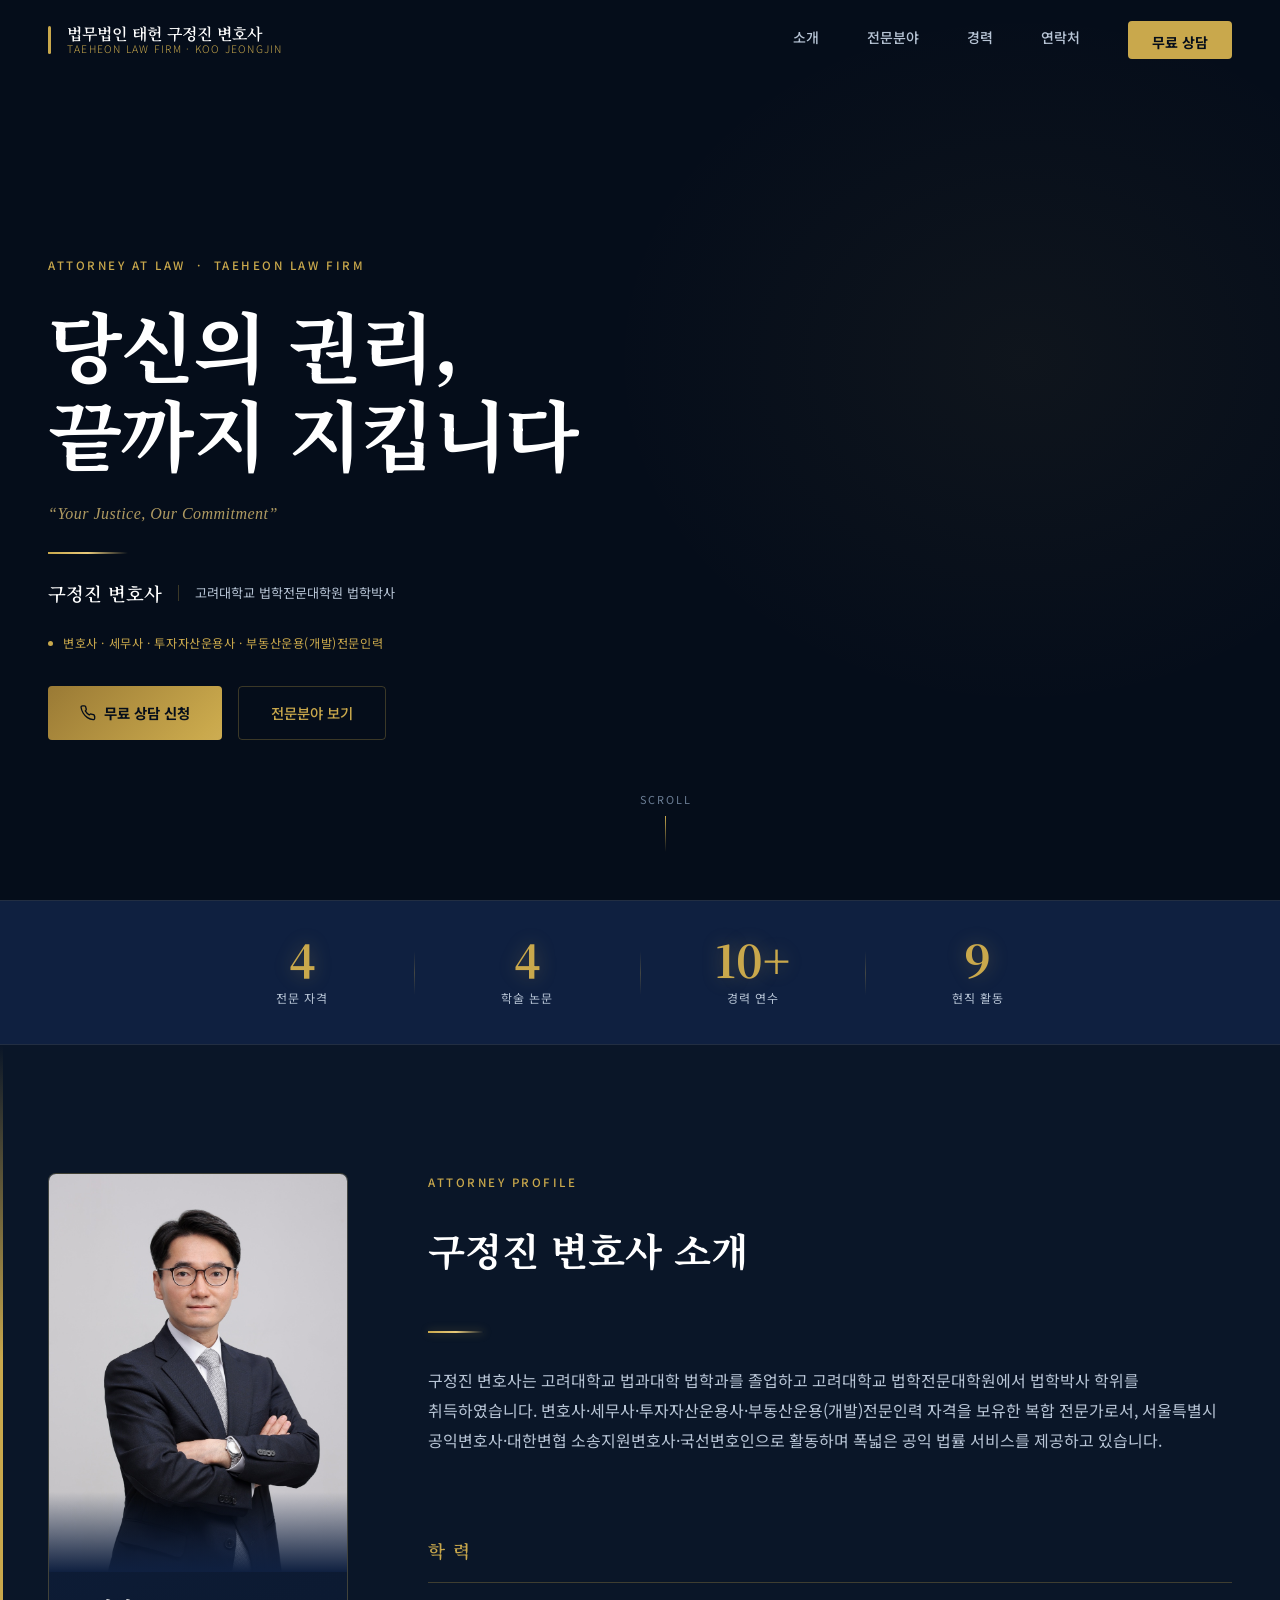
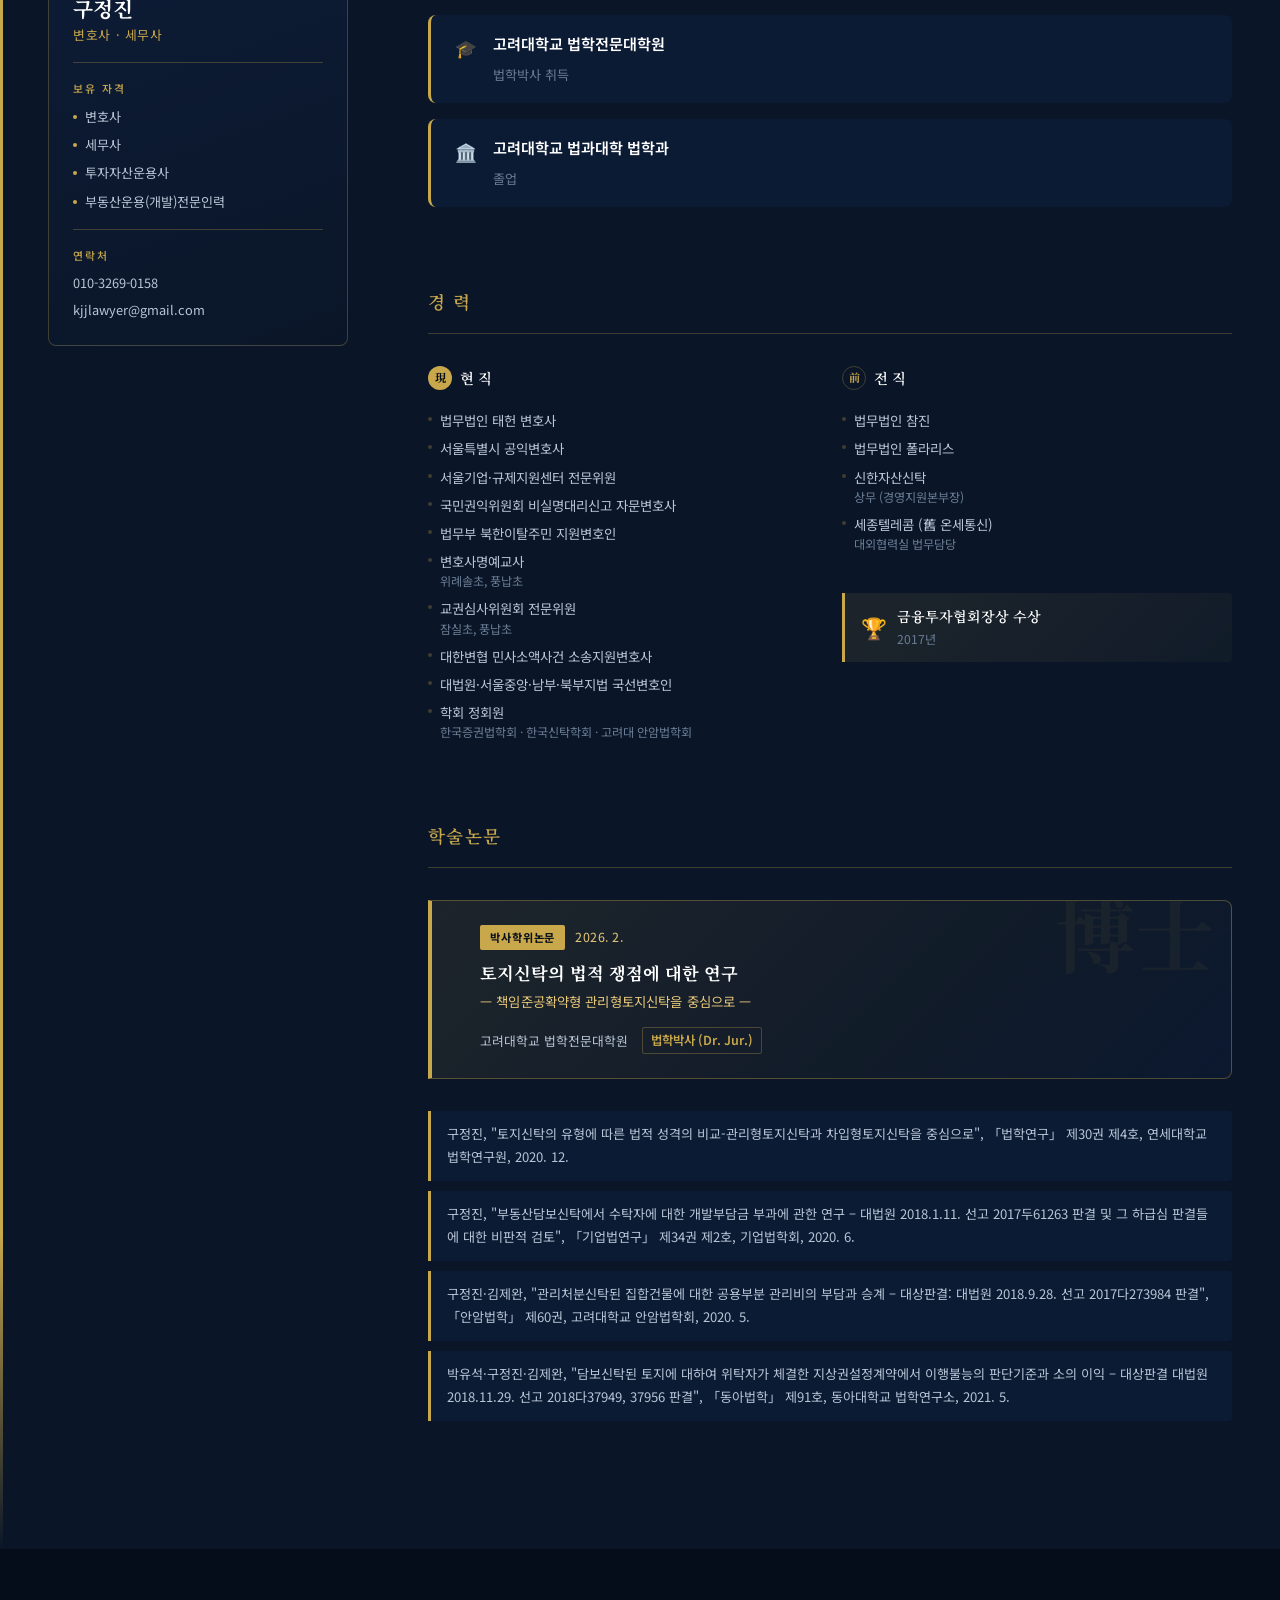
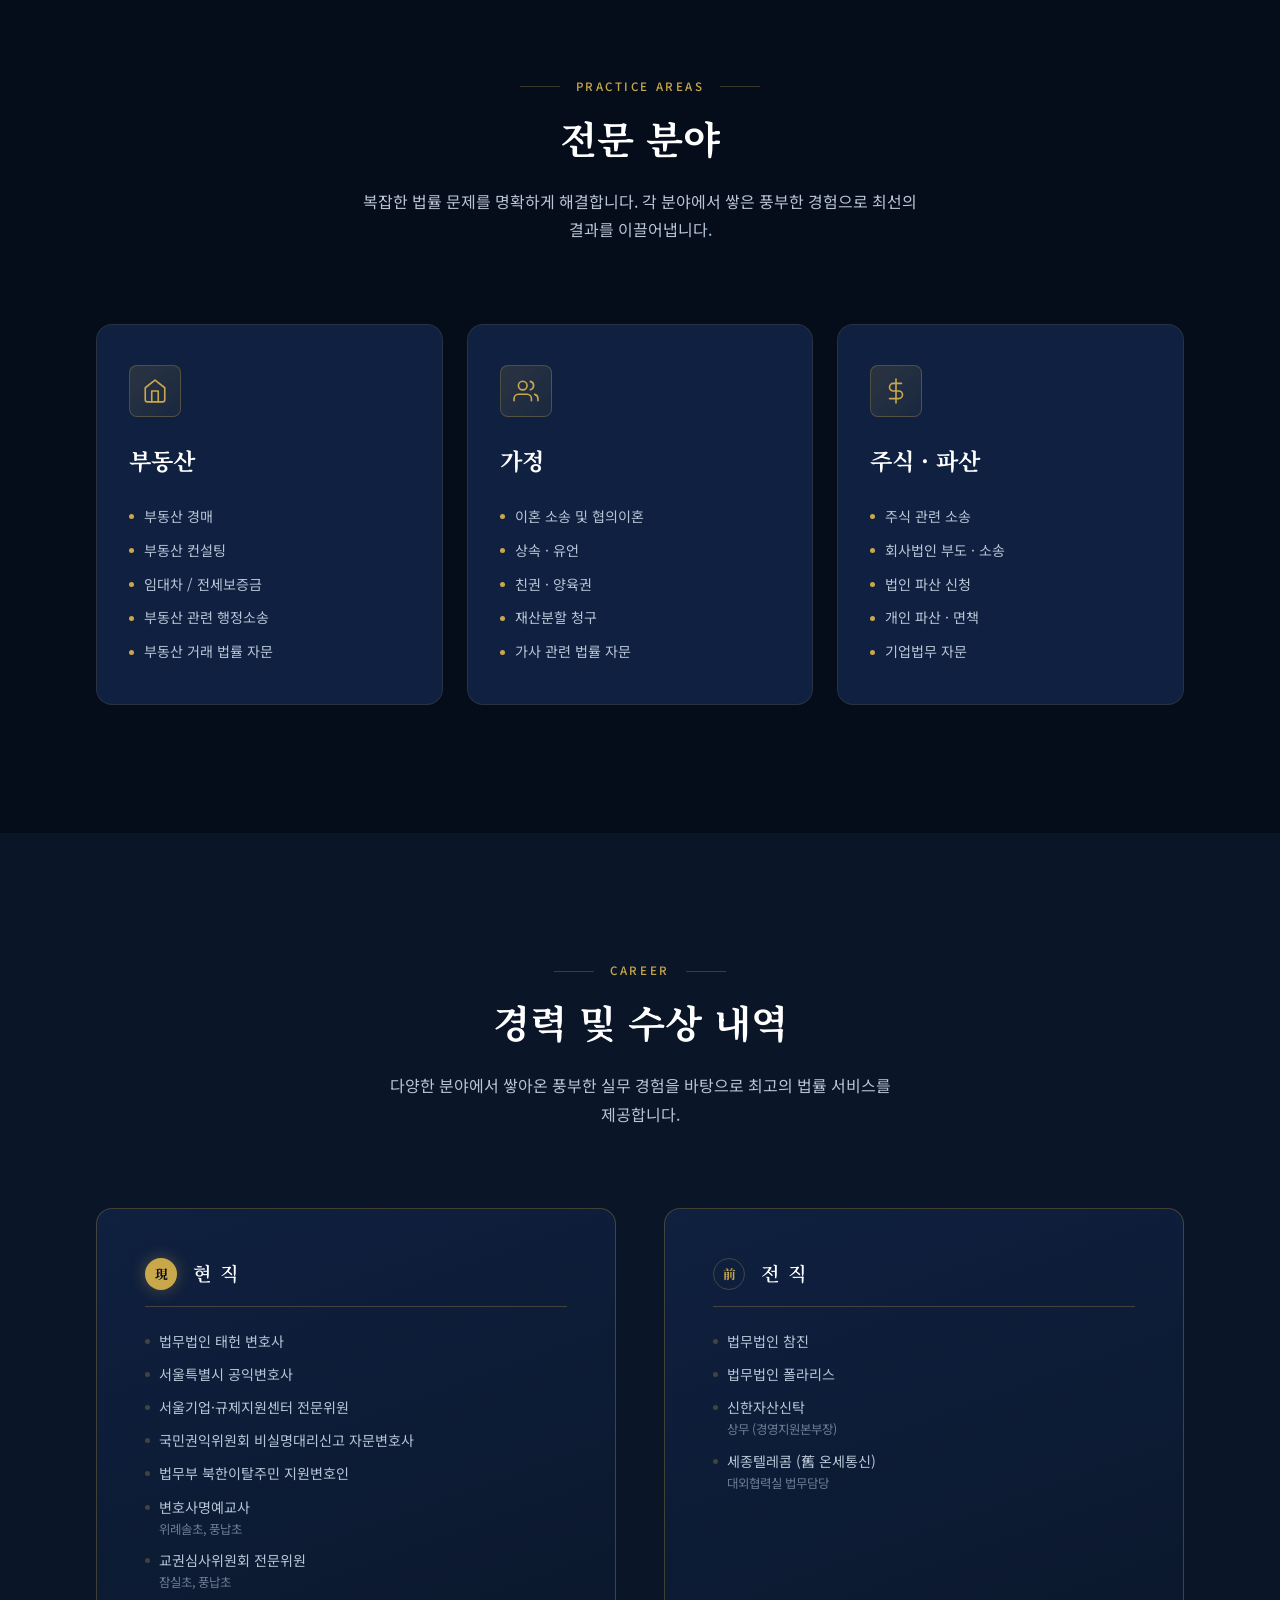
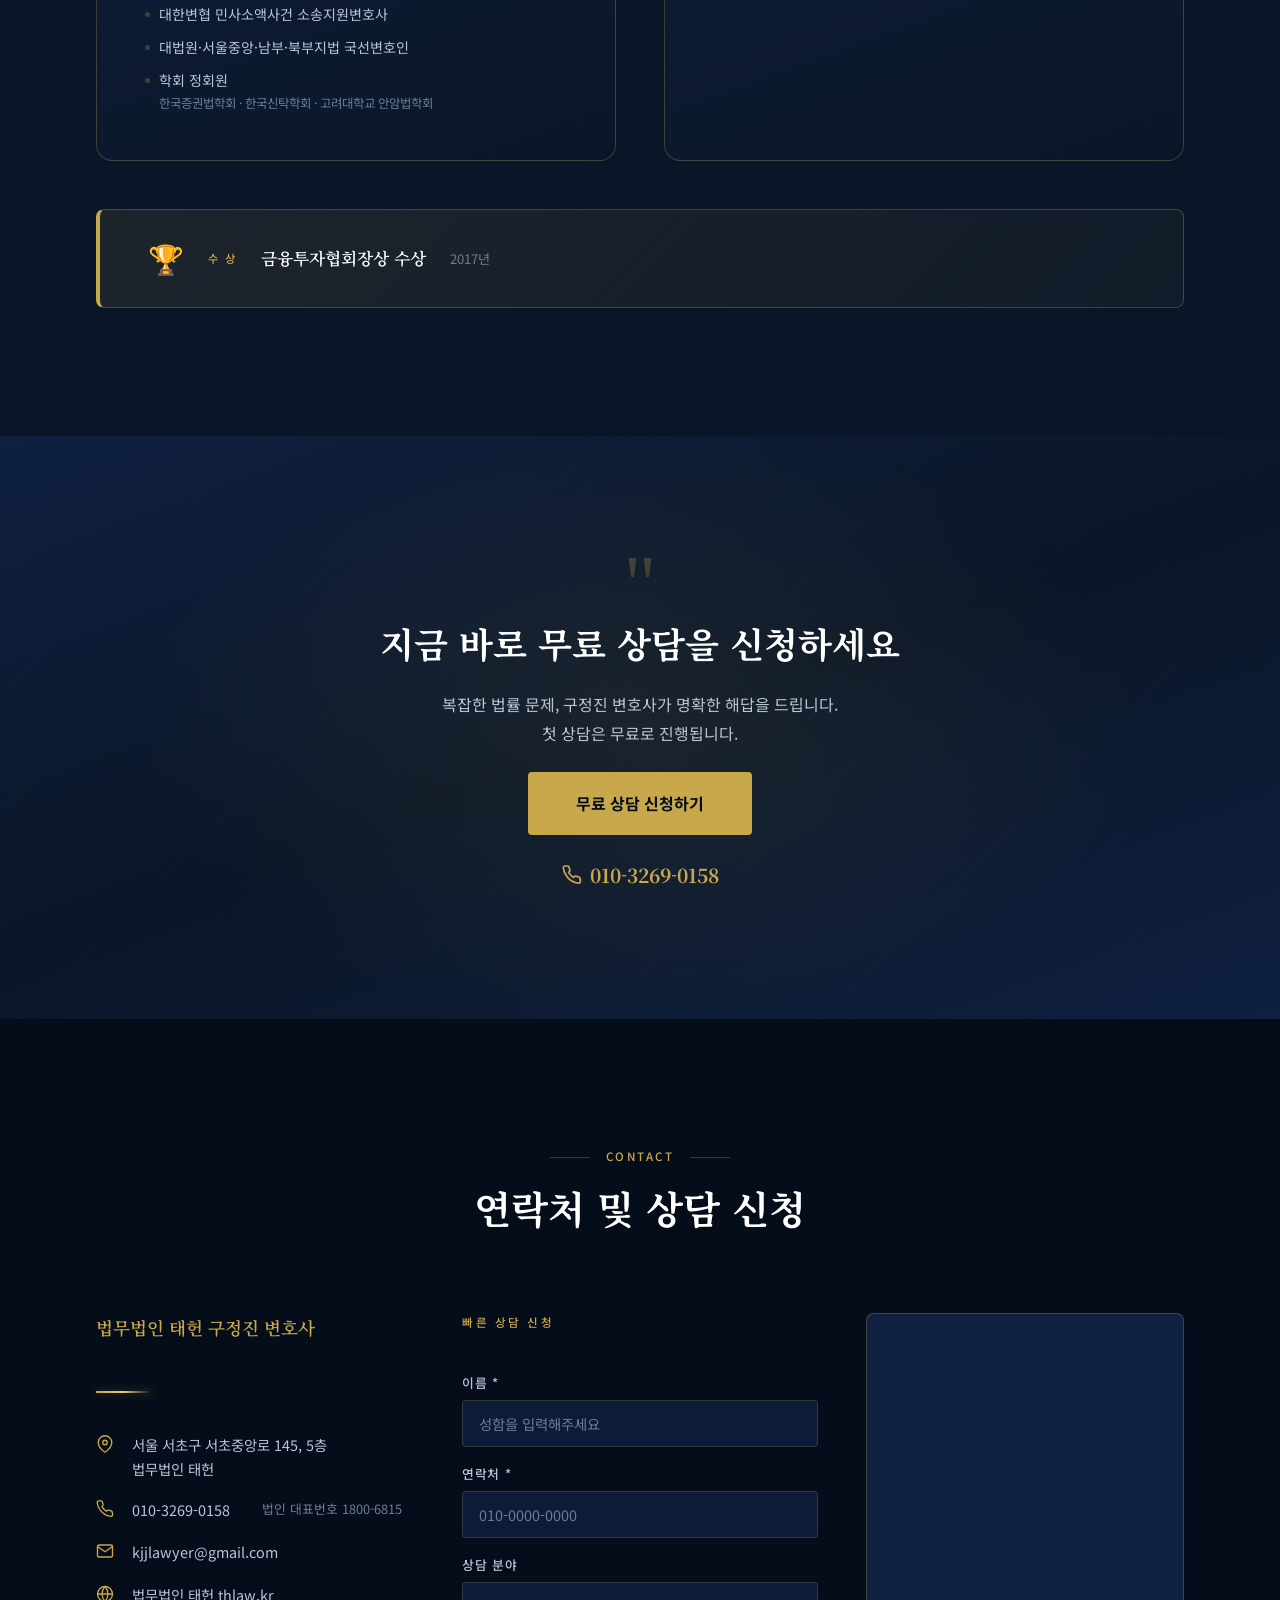
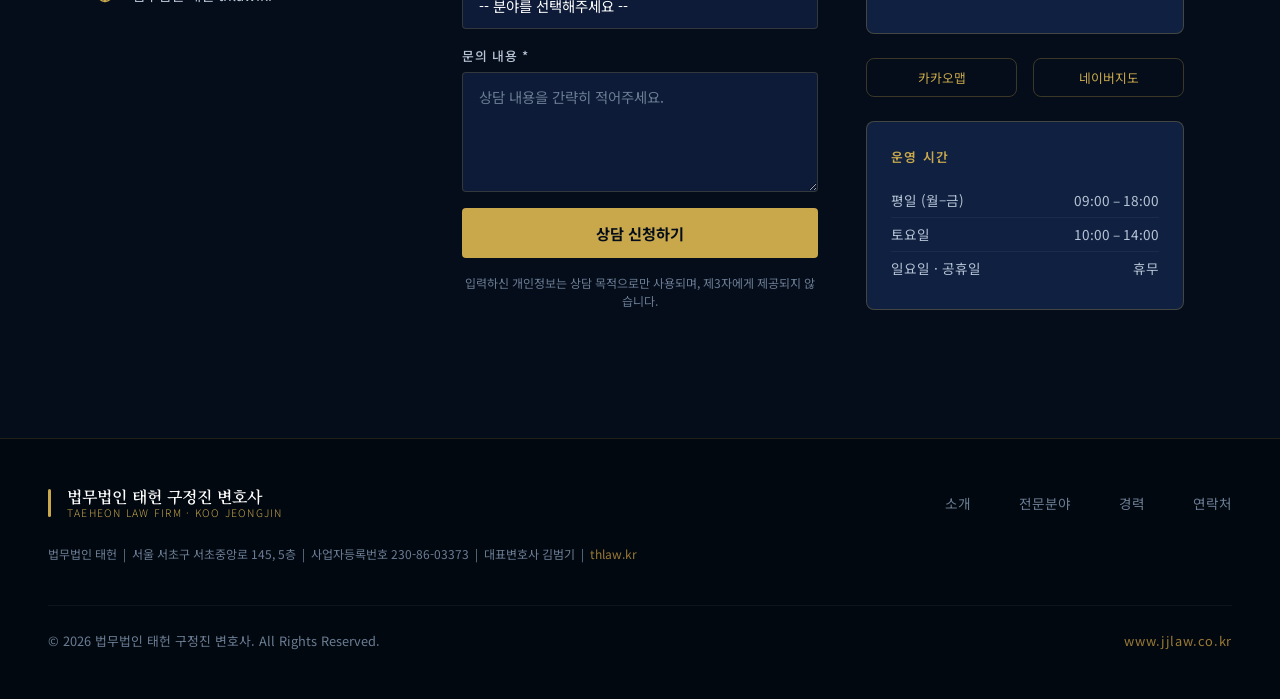
==== index.html @ c7b6174b "Firebase/관리자 페이지 제거, 상담 폼을 AWS Lambda+SES 이메일 전송으로 전환 - admin.html, js/firebase-config.js 삭제, Fireba" ====
<!DOCTYPE html>
<html lang="ko">
<head>
  <meta charset="UTF-8" />
  <meta name="viewport" content="width=device-width, initial-scale=1.0" />
  <title>법무법인 태헌 구정진 변호사 | Your Justice, Our Commitment</title>
  <meta name="description" content="법무법인 태헌 구정진 변호사 - 부동산·신탁, 가정, 주식/파산 전문. 서울 서초구 서초중앙로 145. 상담 010-3269-0158" />
  <meta name="keywords" content="구정진 변호사, 법무법인 태헌, 부동산, 신탁, 이혼, 파산, 서초구, 무료상담" />
  <meta property="og:title" content="법무법인 태헌 구정진 변호사" />
  <meta property="og:description" content="Your Justice, Our Commitment — 부동산·가정·주식/파산 전문" />
  <meta property="og:url" content="https://www.jjlaw.co.kr" />
  <meta property="og:type" content="website" />
  <meta property="og:image" content="https://www.jjlaw.co.kr/assets/og-image.png" />
  <meta property="og:image:width" content="1200" />
  <meta property="og:image:height" content="628" />
  <meta name="twitter:card" content="summary_large_image" />
  <link rel="icon" type="image/svg+xml" href="assets/favicon.svg" />
  <link rel="canonical" href="https://www.jjlaw.co.kr" />
  <link rel="preconnect" href="https://fonts.googleapis.com" />
  <link rel="preconnect" href="https://fonts.gstatic.com" crossorigin />
  <link href="https://fonts.googleapis.com/css2?family=Noto+Serif+KR:wght@400;600;700&family=Noto+Sans+KR:wght@300;400;500;700&display=swap" rel="stylesheet" />
  <link rel="stylesheet" href="css/style.css" />
</head>
<body>

<!-- ================================================
     NAVIGATION
================================================ -->
<nav id="navbar">
  <div class="nav-inner">
    <a href="#hero" class="nav-logo" aria-label="홈으로">
      <span class="nav-logo-bar"></span>
      <span class="nav-logo-text">
        법무법인 태헌 구정진 변호사
        <span class="nav-logo-sub">TAEHEON LAW FIRM &middot; KOO JEONGJIN</span>
      </span>
    </a>

    <div class="nav-links">
      <a href="#about">소개</a>
      <a href="#practice">전문분야</a>
      <a href="#career">경력</a>
      <a href="#contact">연락처</a>
      <a href="#contact" class="btn-gold-sm">무료 상담</a>
    </div>

    <button class="hamburger" id="hamburger" aria-label="메뉴 열기" aria-expanded="false">
      <span></span>
      <span></span>
      <span></span>
    </button>
  </div>
</nav>

<!-- Mobile Menu -->
<div class="mobile-menu" id="mobile-menu" role="dialog" aria-label="모바일 메뉴">
  <a href="#about" class="mobile-nav-link">소개</a>
  <a href="#practice" class="mobile-nav-link">전문분야</a>
  <a href="#career" class="mobile-nav-link">경력</a>
  <a href="#contact" class="mobile-nav-link">연락처</a>
  <div class="mobile-menu-contact">
    <p>무료 상담 문의</p>
    <a href="tel:010-3269-0158">010-3269-0158</a>
  </div>
</div>

<!-- ================================================
     HERO SECTION
================================================ -->
<section id="hero">
  <div class="hero-bg"></div>

  <div class="hero-inner">
    <div class="hero-text">
      <p class="hero-pre-label">ATTORNEY AT LAW &nbsp;&middot;&nbsp; TAEHEON LAW FIRM</p>

      <div class="hero-headline-block">
        <h1 class="hero-headline">당신의 권리,<br />끝까지 지킵니다</h1>
      </div>

      <p class="hero-tagline">&ldquo;Your Justice, Our Commitment&rdquo;</p>

      <div class="hero-rule"></div>

      <div class="hero-profile-row">
        <span class="hero-name">구정진 변호사</span>
        <span class="hero-profile-sep" aria-hidden="true"></span>
        <span class="hero-edu">고려대학교 법학전문대학원 법학박사</span>
      </div>

      <div class="hero-cred-strip">
        <span class="hero-cred-dot"></span>
        변호사 &middot; 세무사 &middot; 투자자산운용사 &middot; 부동산운용(개발)전문인력
      </div>

      <div class="hero-cta">
        <a href="#contact" class="btn btn-primary">
          <svg width="16" height="16" viewBox="0 0 24 24" fill="none" stroke="currentColor" stroke-width="2" stroke-linecap="round" stroke-linejoin="round" aria-hidden="true">
            <path d="M22 16.92v3a2 2 0 0 1-2.18 2 19.79 19.79 0 0 1-8.63-3.07A19.5 19.5 0 0 1 4.69 12 19.79 19.79 0 0 1 1.61 3.41 2 2 0 0 1 3.6 1.21h3a2 2 0 0 1 2 1.72 12.84 12.84 0 0 0 .7 2.81 2 2 0 0 1-.45 2.11L7.91 8.91a16 16 0 0 0 6 6l.86-.86a2 2 0 0 1 2.11-.45 12.84 12.84 0 0 0 2.81.7A2 2 0 0 1 21.5 16.92z"/>
          </svg>
          무료 상담 신청
        </a>
        <a href="#practice" class="btn btn-outline">전문분야 보기</a>
      </div>
    </div>
  </div>

  <!-- Scroll indicator -->
  <div class="scroll-indicator" aria-hidden="true">
    <span>SCROLL</span>
    <div class="scroll-arrow"></div>
  </div>
</section>

<!-- ================================================
     PROFILE STRIP
================================================ -->
<section id="profile-strip">
  <div class="profile-strip-inner">
    <div class="pstrip-item">
      <span class="pstrip-num">4</span>
      <span class="pstrip-label">전문 자격</span>
    </div>
    <div class="pstrip-sep" aria-hidden="true"></div>
    <div class="pstrip-item">
      <span class="pstrip-num">4</span>
      <span class="pstrip-label">학술 논문</span>
    </div>
    <div class="pstrip-sep" aria-hidden="true"></div>
    <div class="pstrip-item">
      <span class="pstrip-num">10+</span>
      <span class="pstrip-label">경력 연수</span>
    </div>
    <div class="pstrip-sep" aria-hidden="true"></div>
    <div class="pstrip-item">
      <span class="pstrip-num">9</span>
      <span class="pstrip-label">현직 활동</span>
    </div>
  </div>
</section>

<!-- ================================================
     ABOUT SECTION
================================================ -->
<section id="about">
  <div class="about-wrap">

    <!-- Sidebar -->
    <aside class="about-sidebar reveal">
      <div class="sidebar-block">
        <div class="sidebar-photo-wrap">
          <img class="sidebar-portrait" src="photo.jpg" alt="구정진 변호사 프로필 사진" />
        </div>
        <div class="sidebar-info">
          <p class="sidebar-name">구정진</p>
          <p class="sidebar-title">변호사 · 세무사</p>
          <div class="sidebar-divider"></div>
          <p class="sidebar-section-label">보유 자격</p>
          <ul class="sidebar-quals">
            <li>변호사</li>
            <li>세무사</li>
            <li>투자자산운용사</li>
            <li>부동산운용(개발)전문인력</li>
          </ul>
          <div class="sidebar-divider"></div>
          <p class="sidebar-section-label">연락처</p>
          <div class="sidebar-contacts">
            <a href="tel:010-3269-0158">010-3269-0158</a>
            <a href="mailto:kjjlawyer@gmail.com">kjjlawyer@gmail.com</a>
          </div>
        </div>
      </div>
    </aside>

    <!-- Main Content -->
    <div class="about-main">

      <div class="about-section reveal">
        <p class="eyebrow left-only">ATTORNEY PROFILE</p>
        <h2 class="section-title">구정진 변호사 소개</h2>
        <div class="gold-divider"></div>
        <p class="about-intro">
          구정진 변호사는 고려대학교 법과대학 법학과를 졸업하고 고려대학교 법학전문대학원에서 법학박사 학위를 취득하였습니다. 변호사·세무사·투자자산운용사·부동산운용(개발)전문인력 자격을 보유한 복합 전문가로서, 서울특별시 공익변호사·대한변협 소송지원변호사·국선변호인으로 활동하며 폭넓은 공익 법률 서비스를 제공하고 있습니다.
        </p>
      </div>

      <div class="about-section reveal">
        <p class="about-section-hd">학 력</p>
        <div class="edu-list">
          <div class="edu-item">
            <span class="edu-icon">🎓</span>
            <div class="edu-text">
              <strong>고려대학교 법학전문대학원</strong>
              <span>법학박사 취득</span>
            </div>
          </div>
          <div class="edu-item">
            <span class="edu-icon">🏛️</span>
            <div class="edu-text">
              <strong>고려대학교 법과대학 법학과</strong>
              <span>졸업</span>
            </div>
          </div>
        </div>
      </div>

      <div class="about-section reveal">
        <p class="about-section-hd">경 력</p>
        <div class="about-career-grid">

          <div class="about-career-col">
            <p class="about-career-label"><span class="about-career-badge current">現</span> 현 직</p>
            <ul class="about-career-list">
              <li>법무법인 태헌 변호사</li>
              <li>서울특별시 공익변호사</li>
              <li>서울기업·규제지원센터 전문위원</li>
              <li>국민권익위원회 비실명대리신고 자문변호사</li>
              <li>법무부 북한이탈주민 지원변호인</li>
              <li>변호사명예교사 <span class="about-career-sub">위례솔초, 풍납초</span></li>
              <li>교권심사위원회 전문위원 <span class="about-career-sub">잠실초, 풍납초</span></li>
              <li>대한변협 민사소액사건 소송지원변호사</li>
              <li>대법원·서울중앙·남부·북부지법 국선변호인</li>
              <li>학회 정회원 <span class="about-career-sub">한국증권법학회 · 한국신탁학회 · 고려대 안암법학회</span></li>
            </ul>
          </div>

          <div class="about-career-col">
            <p class="about-career-label"><span class="about-career-badge prev">前</span> 전 직</p>
            <ul class="about-career-list">
              <li>법무법인 참진</li>
              <li>법무법인 폴라리스</li>
              <li>신한자산신탁 <span class="about-career-sub">상무 (경영지원본부장)</span></li>
              <li>세종텔레콤 (舊 온세통신) <span class="about-career-sub">대외협력실 법무담당</span></li>
            </ul>
            <div class="about-award">
              <span class="about-award-icon" aria-hidden="true">🏆</span>
              <div>
                <p class="about-award-title">금융투자협회장상 수상</p>
                <p class="about-award-year">2017년</p>
              </div>
            </div>
          </div>

        </div>
      </div>

      <div class="about-section reveal">
        <p class="about-section-hd">학술논문</p>

        <!-- 박사학위논문 피처드 카드 -->
        <div class="thesis-card">
          <div class="thesis-badge-row">
            <span class="thesis-badge">박사학위논문</span>
            <span class="thesis-year">2026. 2.</span>
          </div>
          <p class="thesis-title">토지신탁의 법적 쟁점에 대한 연구</p>
          <p class="thesis-subtitle">— 책임준공확약형 관리형토지신탁을 중심으로 —</p>
          <div class="thesis-meta">
            <span class="thesis-univ">고려대학교 법학전문대학원</span>
            <span class="thesis-degree">법학박사 (Dr. Jur.)</span>
          </div>
        </div>

        <ul class="papers-list">
          <li>구정진, "토지신탁의 유형에 따른 법적 성격의 비교-관리형토지신탁과 차입형토지신탁을 중심으로", 「법학연구」 제30권 제4호, 연세대학교 법학연구원, 2020. 12.</li>
          <li>구정진, "부동산담보신탁에서 수탁자에 대한 개발부담금 부과에 관한 연구 – 대법원 2018.1.11. 선고 2017두61263 판결 및 그 하급심 판결들에 대한 비판적 검토", 「기업법연구」 제34권 제2호, 기업법학회, 2020. 6.</li>
          <li>구정진·김제완, "관리처분신탁된 집합건물에 대한 공용부분 관리비의 부담과 승계 – 대상판결: 대법원 2018.9.28. 선고 2017다273984 판결", 「안암법학」 제60권, 고려대학교 안암법학회, 2020. 5.</li>
          <li>박유석·구정진·김제완, "담보신탁된 토지에 대하여 위탁자가 체결한 지상권설정계약에서 이행불능의 판단기준과 소의 이익 – 대상판결 대법원 2018.11.29. 선고 2018다37949, 37956 판결", 「동아법학」 제91호, 동아대학교 법학연구소, 2021. 5.</li>
        </ul>
      </div>

    </div>
  </div>
</section>

<!-- ================================================
     PRACTICE AREAS SECTION
================================================ -->
<section id="practice">
  <div class="container">
    <div class="section-header reveal">
      <p class="eyebrow">PRACTICE AREAS</p>
      <h2 class="section-title">전문 분야</h2>
      <p class="section-subtitle">복잡한 법률 문제를 명확하게 해결합니다. 각 분야에서 쌓은 풍부한 경험으로 최선의 결과를 이끌어냅니다.</p>
    </div>

    <div class="practice-grid">

      <!-- Card 1: 부동산 -->
      <div class="practice-card reveal">
        <div class="practice-icon">
          <svg viewBox="0 0 24 24" aria-hidden="true">
            <path d="M3 9l9-7 9 7v11a2 2 0 0 1-2 2H5a2 2 0 0 1-2-2z"/>
            <polyline points="9 22 9 12 15 12 15 22"/>
          </svg>
        </div>
        <h3 class="practice-title">부동산</h3>
        <ul class="practice-items">
          <li>부동산 경매</li>
          <li>부동산 컨설팅</li>
          <li>임대차 / 전세보증금</li>
          <li>부동산 관련 행정소송</li>
          <li>부동산 거래 법률 자문</li>
        </ul>
      </div>

      <!-- Card 2: 가정 -->
      <div class="practice-card reveal" style="transition-delay: 0.15s;">
        <div class="practice-icon">
          <svg viewBox="0 0 24 24" aria-hidden="true">
            <path d="M17 21v-2a4 4 0 0 0-4-4H5a4 4 0 0 0-4 4v2"/>
            <circle cx="9" cy="7" r="4"/>
            <path d="M23 21v-2a4 4 0 0 0-3-3.87"/>
            <path d="M16 3.13a4 4 0 0 1 0 7.75"/>
          </svg>
        </div>
        <h3 class="practice-title">가정</h3>
        <ul class="practice-items">
          <li>이혼 소송 및 협의이혼</li>
          <li>상속 · 유언</li>
          <li>친권 · 양육권</li>
          <li>재산분할 청구</li>
          <li>가사 관련 법률 자문</li>
        </ul>
      </div>

      <!-- Card 3: 주식/파산 -->
      <div class="practice-card reveal" style="transition-delay: 0.3s;">
        <div class="practice-icon">
          <svg viewBox="0 0 24 24" aria-hidden="true">
            <line x1="12" y1="1" x2="12" y2="23"/>
            <path d="M17 5H9.5a3.5 3.5 0 0 0 0 7h5a3.5 3.5 0 0 1 0 7H6"/>
          </svg>
        </div>
        <h3 class="practice-title">주식 · 파산</h3>
        <ul class="practice-items">
          <li>주식 관련 소송</li>
          <li>회사법인 부도 · 소송</li>
          <li>법인 파산 신청</li>
          <li>개인 파산 · 면책</li>
          <li>기업법무 자문</li>
        </ul>
      </div>

    </div>
  </div>
</section>

<!-- ================================================
     CAREER SECTION
================================================ -->
<section id="career">
  <div class="container">
    <div class="section-header reveal">
      <p class="eyebrow">CAREER</p>
      <h2 class="section-title">경력 및 수상 내역</h2>
      <p class="section-subtitle">다양한 분야에서 쌓아온 풍부한 실무 경험을 바탕으로 최고의 법률 서비스를 제공합니다.</p>
    </div>

    <!-- Career Panels -->
    <div class="career-panels">

      <!-- 현직 Panel -->
      <div class="career-panel reveal">
        <div class="career-panel-hd">
          <span class="career-badge current">現</span>
          <h3>현 직</h3>
        </div>
        <ul class="career-list">
          <li>법무법인 태헌 변호사</li>
          <li>서울특별시 공익변호사</li>
          <li>서울기업·규제지원센터 전문위원</li>
          <li>국민권익위원회 비실명대리신고 자문변호사</li>
          <li>법무부 북한이탈주민 지원변호인</li>
          <li>
            변호사명예교사
            <span class="career-list-sub">위례솔초, 풍납초</span>
          </li>
          <li>
            교권심사위원회 전문위원
            <span class="career-list-sub">잠실초, 풍납초</span>
          </li>
          <li>대한변협 민사소액사건 소송지원변호사</li>
          <li>대법원·서울중앙·남부·북부지법 국선변호인</li>
          <li>
            학회 정회원
            <span class="career-list-sub">한국증권법학회 · 한국신탁학회 · 고려대학교 안암법학회</span>
          </li>
        </ul>
      </div>

      <!-- 전직 Panel -->
      <div class="career-panel reveal" style="transition-delay: 0.15s;">
        <div class="career-panel-hd">
          <span class="career-badge prev">前</span>
          <h3>전 직</h3>
        </div>
        <ul class="career-list">
          <li>법무법인 참진</li>
          <li>법무법인 폴라리스</li>
          <li>
            신한자산신탁
            <span class="career-list-sub">상무 (경영지원본부장)</span>
          </li>
          <li>
            세종텔레콤 (舊 온세통신)
            <span class="career-list-sub">대외협력실 법무담당</span>
          </li>
        </ul>
      </div>

    </div>

    <!-- Award Strip -->
    <div class="career-award reveal">
      <div class="career-award-inner">
        <span class="career-award-icon" aria-hidden="true">🏆</span>
        <div class="career-award-text">
          <p class="career-award-label">수 상</p>
          <p class="career-award-title">금융투자협회장상 수상</p>
          <p class="career-award-year">2017년</p>
        </div>
      </div>
    </div>

  </div>
</section>

<!-- ================================================
     CTA BANNER
================================================ -->
<section id="cta-banner">
  <div class="cta-inner reveal">
    <span class="cta-quote">"</span>
    <h2 class="cta-title">지금 바로 무료 상담을 신청하세요</h2>
    <p class="cta-sub">복잡한 법률 문제, 구정진 변호사가 명확한 해답을 드립니다.<br />첫 상담은 무료로 진행됩니다.</p>
    <a href="#contact" class="btn-cta-pulse">무료 상담 신청하기</a>
    <a href="tel:010-3269-0158" class="cta-phone">
      <svg width="20" height="20" viewBox="0 0 24 24" fill="none" stroke="currentColor" stroke-width="2" stroke-linecap="round" stroke-linejoin="round" aria-hidden="true">
        <path d="M22 16.92v3a2 2 0 0 1-2.18 2 19.79 19.79 0 0 1-8.63-3.07A19.5 19.5 0 0 1 4.69 12 19.79 19.79 0 0 1 1.61 3.41 2 2 0 0 1 3.6 1.21h3a2 2 0 0 1 2 1.72 12.84 12.84 0 0 0 .7 2.81 2 2 0 0 1-.45 2.11L7.91 8.91a16 16 0 0 0 6 6l.86-.86a2 2 0 0 1 2.11-.45 12.84 12.84 0 0 0 2.81.7A2 2 0 0 1 21.5 16.92z"/>
      </svg>
      010-3269-0158
    </a>
  </div>
</section>

<!-- ================================================
     CONTACT SECTION
================================================ -->
<section id="contact">
  <div class="container">
    <div class="section-header reveal">
      <p class="eyebrow">CONTACT</p>
      <h2 class="section-title">연락처 및 상담 신청</h2>
    </div>

    <div class="contact-inner">

      <!-- Info -->
      <div class="contact-info reveal">
        <p class="contact-office-name">법무법인 태헌 구정진 변호사</p>
        <div class="gold-divider"></div>
        <ul class="contact-detail-list">
          <li class="contact-detail">
            <span class="contact-detail-icon" aria-hidden="true">
              <svg width="18" height="18" viewBox="0 0 24 24" fill="none" stroke="currentColor" stroke-width="1.8" stroke-linecap="round" stroke-linejoin="round">
                <path d="M21 10c0 7-9 13-9 13s-9-6-9-13a9 9 0 0 1 18 0z"/>
                <circle cx="12" cy="10" r="3"/>
              </svg>
            </span>
            <span>서울 서초구 서초중앙로 145, 5층<br />법무법인 태헌</span>
          </li>
          <li class="contact-detail">
            <span class="contact-detail-icon" aria-hidden="true">
              <svg width="18" height="18" viewBox="0 0 24 24" fill="none" stroke="currentColor" stroke-width="1.8" stroke-linecap="round" stroke-linejoin="round">
                <path d="M22 16.92v3a2 2 0 0 1-2.18 2 19.79 19.79 0 0 1-8.63-3.07A19.5 19.5 0 0 1 4.69 12 19.79 19.79 0 0 1 1.61 3.41 2 2 0 0 1 3.6 1.21h3a2 2 0 0 1 2 1.72 12.84 12.84 0 0 0 .7 2.81 2 2 0 0 1-.45 2.11L7.91 8.91a16 16 0 0 0 6 6l.86-.86a2 2 0 0 1 2.11-.45 12.84 12.84 0 0 0 2.81.7A2 2 0 0 1 21.5 16.92z"/>
              </svg>
            </span>
            <a href="tel:010-3269-0158">010-3269-0158</a><br />
            <a href="tel:1800-6815" class="contact-sub">법인 대표번호 1800-6815</a>
          </li>
          <li class="contact-detail">
            <span class="contact-detail-icon" aria-hidden="true">
              <svg width="18" height="18" viewBox="0 0 24 24" fill="none" stroke="currentColor" stroke-width="1.8" stroke-linecap="round" stroke-linejoin="round">
                <path d="M4 4h16c1.1 0 2 .9 2 2v12c0 1.1-.9 2-2 2H4c-1.1 0-2-.9-2-2V6c0-1.1.9-2 2-2z"/>
                <polyline points="22,6 12,13 2,6"/>
              </svg>
            </span>
            <a href="mailto:kjjlawyer@gmail.com">kjjlawyer@gmail.com</a>
          </li>
          <li class="contact-detail">
            <span class="contact-detail-icon" aria-hidden="true">
              <svg width="18" height="18" viewBox="0 0 24 24" fill="none" stroke="currentColor" stroke-width="1.8" stroke-linecap="round" stroke-linejoin="round">
                <circle cx="12" cy="12" r="10"/>
                <line x1="2" y1="12" x2="22" y2="12"/>
                <path d="M12 2a15.3 15.3 0 0 1 4 10 15.3 15.3 0 0 1-4 10 15.3 15.3 0 0 1-4-10 15.3 15.3 0 0 1 4-10z"/>
              </svg>
            </span>
            <a href="https://thlaw.kr" target="_blank" rel="noopener">법무법인 태헌 thlaw.kr</a>
          </li>
        </ul>
      </div>

      <!-- Form -->
      <div class="reveal" style="transition-delay: 0.15s;">
        <form class="contact-form" id="contactForm" novalidate>
          <p class="eyebrow left-only" style="margin-bottom: var(--sp-md);">빠른 상담 신청</p>

          <div class="form-group">
            <label for="name">이름 *</label>
            <input type="text" id="name" name="이름" placeholder="성함을 입력해주세요" required />
          </div>
          <div class="form-group">
            <label for="phone">연락처 *</label>
            <input type="tel" id="phone" name="연락처" placeholder="010-0000-0000" required />
          </div>
          <div class="form-group">
            <label for="area">상담 분야</label>
            <select id="area" name="상담분야">
              <option value="">-- 분야를 선택해주세요 --</option>
              <option value="부동산">부동산</option>
              <option value="가정">가정 (이혼·상속)</option>
              <option value="주식/파산">주식 · 파산</option>
              <option value="기타">기타</option>
            </select>
          </div>
          <div class="form-group">
            <label for="message">문의 내용 *</label>
            <textarea id="message" name="문의내용" placeholder="상담 내용을 간략히 적어주세요." required></textarea>
          </div>

          <div class="form-hp" aria-hidden="true">
            <label for="website">Website</label>
            <input type="text" id="website" name="website" tabindex="-1" autocomplete="off" />
          </div>

          <button type="submit" class="form-submit">상담 신청하기</button>
          <div id="formMessage" class="form-message" style="display:none;"></div>
          <p class="form-disclaimer">입력하신 개인정보는 상담 목적으로만 사용되며, 제3자에게 제공되지 않습니다.</p>
        </form>
      </div>

      <!-- Map / Hours -->
      <div class="contact-map reveal" style="transition-delay: 0.3s;">
        <div class="map-placeholder">
          <iframe
            src="https://maps.google.com/maps?q=%EC%84%9C%EC%9A%B8+%EC%84%9C%EC%B4%88%EA%B5%AC+%EC%84%9C%EC%B4%88%EC%A4%91%EC%95%99%EB%A1%9C+145&z=17&hl=ko&output=embed"
            allowfullscreen=""
            loading="lazy"
            referrerpolicy="no-referrer-when-downgrade"
            title="법무법인 태헌 위치"
          ></iframe>
        </div>
        <div class="map-links">
          <a href="https://map.kakao.com/link/search/%EC%84%9C%EC%9A%B8%20%EC%84%9C%EC%B4%88%EA%B5%AC%20%EC%84%9C%EC%B4%88%EC%A4%91%EC%95%99%EB%A1%9C%20145" target="_blank" rel="noopener">카카오맵</a>
          <a href="https://map.naver.com/p/search/%EC%84%9C%EC%9A%B8%20%EC%84%9C%EC%B4%88%EA%B5%AC%20%EC%84%9C%EC%B4%88%EC%A4%91%EC%95%99%EB%A1%9C%20145" target="_blank" rel="noopener">네이버지도</a>
        </div>
        <div class="map-hours">
          <p class="map-hours-title">운영 시간</p>
          <div class="map-hours-row">
            <span>평일 (월–금)</span>
            <span>09:00 – 18:00</span>
          </div>
          <div class="map-hours-row">
            <span>토요일</span>
            <span>10:00 – 14:00</span>
          </div>
          <div class="map-hours-row">
            <span>일요일 · 공휴일</span>
            <span>휴무</span>
          </div>
        </div>
      </div>

    </div>
  </div>
</section>

<!-- ================================================
     FOOTER
================================================ -->
<footer>
  <div class="footer-inner">
    <div class="footer-top">
      <a href="#hero" class="nav-logo" aria-label="홈으로">
        <span class="nav-logo-bar"></span>
        <span class="nav-logo-text">
          법무법인 태헌 구정진 변호사
          <span class="nav-logo-sub">TAEHEON LAW FIRM &middot; KOO JEONGJIN</span>
        </span>
      </a>
      <nav class="footer-links" aria-label="하단 내비게이션">
        <a href="#about">소개</a>
        <a href="#practice">전문분야</a>
        <a href="#career">경력</a>
        <a href="#contact">연락처</a>
      </nav>
    </div>
    <p class="footer-firm">법무법인 태헌 &nbsp;|&nbsp; 서울 서초구 서초중앙로 145, 5층 &nbsp;|&nbsp; 사업자등록번호 230-86-03373 &nbsp;|&nbsp; 대표변호사 김범기 &nbsp;|&nbsp; <a href="https://thlaw.kr" target="_blank" rel="noopener">thlaw.kr</a></p>
    <div class="footer-bottom">
      <p class="footer-copy">© <span id="footerYear">2026</span> 법무법인 태헌 구정진 변호사. All Rights Reserved.</p>
      <div class="footer-bottom-right">
        <p class="footer-site">www.jjlaw.co.kr</p>
      </div>
    </div>
  </div>
</footer>

<script src="js/config.js"></script>
<script src="js/main.js" defer></script>
<script src="js/contact-form.js" defer></script>
</body>
</html>
---- css/style.css ----
/* ============================================
   구정진 변호사 법률사무소 - Stylesheet
   Design: Deep Navy + Gold (Premium Law Firm)
============================================ */

@import url('https://fonts.googleapis.com/css2?family=Noto+Serif+KR:wght@400;600;700&family=Noto+Sans+KR:wght@300;400;500;700&display=swap');

/* ============================================
   CSS CUSTOM PROPERTIES
============================================ */
:root {
  /* Colors */
  --navy-darkest: #050D1A;
  --navy-dark: #0A1628;
  --navy-mid: #0F2040;
  --navy-light: #1A3560;
  --gold: #C9A84C;
  --gold-light: #E8C97A;
  --gold-dark: #9A7A35;
  --gold-dim: rgba(201, 168, 76, 0.12);
  --gold-border: rgba(201, 168, 76, 0.28);
  --white: #FFFFFF;
  --white-muted: #B8C5D6;
  --white-dim: #6B7D94;

  /* Typography */
  --font-serif: 'Noto Serif KR', 'Georgia', serif;
  --font-sans: 'Noto Sans KR', 'Apple SD Gothic Neo', sans-serif;

  /* Spacing */
  --sp-xs: 8px;
  --sp-sm: 16px;
  --sp-md: 24px;
  --sp-lg: 48px;
  --sp-xl: 80px;
  --sp-2xl: 128px;

  /* Misc */
  --radius-sm: 4px;
  --radius-md: 8px;
  --radius-lg: 16px;
  --shadow-gold: 0 0 32px rgba(201, 168, 76, 0.2);
  --shadow-card: 0 8px 32px rgba(0, 0, 0, 0.4);
  --transition: 0.35s cubic-bezier(0.4, 0, 0.2, 1);
  --nav-height: 80px;
}

/* ============================================
   RESET & BASE
============================================ */
*, *::before, *::after {
  box-sizing: border-box;
  margin: 0;
  padding: 0;
}

html {
  scroll-behavior: smooth;
  scroll-padding-top: var(--nav-height);
  font-size: 16px;
}

body {
  font-family: var(--font-sans);
  background-color: var(--navy-darkest);
  color: var(--white);
  line-height: 1.7;
  overflow-x: hidden;
}

body.menu-open {
  overflow: hidden;
}

img { display: block; max-width: 100%; }
a { text-decoration: none; color: inherit; }
ul { list-style: none; }
button { cursor: pointer; border: none; background: none; font-family: inherit; }

/* ============================================
   TYPOGRAPHY HELPERS
============================================ */
.eyebrow {
  font-family: var(--font-sans);
  font-size: 0.72rem;
  font-weight: 500;
  letter-spacing: 0.22em;
  text-transform: uppercase;
  color: var(--gold);
  display: flex;
  align-items: center;
  gap: var(--sp-sm);
  margin-bottom: var(--sp-sm);
}

.eyebrow::before,
.eyebrow::after {
  content: '';
  flex: 1 0 24px;
  max-width: 40px;
  height: 1px;
  background: var(--gold-border);
}

.eyebrow.left-only::after { display: none; }
.eyebrow.left-only::before { display: none; }

.section-title {
  font-family: var(--font-serif);
  font-size: clamp(1.6rem, 3vw, 2.5rem);
  font-weight: 700;
  color: var(--white);
  line-height: 1.3;
  margin-bottom: var(--sp-md);
}

.section-subtitle {
  font-size: 1rem;
  color: var(--white-muted);
  max-width: 560px;
  line-height: 1.8;
  word-break: keep-all;
}

/* ============================================
   BUTTON COMPONENTS
============================================ */
.btn {
  display: inline-flex;
  align-items: center;
  gap: 8px;
  padding: 14px 32px;
  border-radius: var(--radius-sm);
  font-family: var(--font-sans);
  font-size: 0.9rem;
  font-weight: 500;
  transition: var(--transition);
  white-space: nowrap;
}

.btn-primary {
  background: linear-gradient(135deg, var(--gold-dark), var(--gold), var(--gold-light));
  background-size: 200% auto;
  color: var(--navy-darkest);
  font-weight: 700;
  animation: shimmer 3s linear infinite;
}

.btn-primary:hover {
  background-position: right center;
  transform: translateY(-2px);
  box-shadow: 0 8px 24px rgba(201, 168, 76, 0.4);
}

.btn-outline {
  border: 1px solid var(--gold-border);
  color: var(--gold);
  background: transparent;
}

.btn-outline:hover {
  background: var(--gold-dim);
  border-color: var(--gold);
  transform: translateY(-2px);
}

.btn-gold-sm {
  padding: 10px 24px;
  background: var(--gold);
  color: var(--navy-darkest);
  font-weight: 700;
  font-size: 0.85rem;
  border-radius: var(--radius-sm);
  transition: var(--transition);
}

.btn-gold-sm:hover {
  background: var(--gold-light);
  transform: translateY(-1px);
}

@keyframes shimmer {
  0% { background-position: 0% center; }
  100% { background-position: 200% center; }
}

/* ============================================
   REVEAL ANIMATIONS
============================================ */
.reveal {
  opacity: 0;
  transform: translateY(32px);
  transition: opacity 0.7s ease, transform 0.7s ease;
}

.reveal.visible {
  opacity: 1;
  transform: translateY(0);
}

.reveal-left {
  opacity: 0;
  transform: translateX(-40px);
  transition: opacity 0.7s ease, transform 0.7s ease;
}

.reveal-left.visible {
  opacity: 1;
  transform: translateX(0);
}

.reveal-right {
  opacity: 0;
  transform: translateX(40px);
  transition: opacity 0.7s ease, transform 0.7s ease;
}

.reveal-right.visible {
  opacity: 1;
  transform: translateX(0);
}

/* ============================================
   NAVIGATION
============================================ */
#navbar {
  position: fixed;
  top: 0; left: 0; right: 0;
  z-index: 1000;
  height: var(--nav-height);
  display: flex;
  align-items: center;
  padding: 0 var(--sp-lg);
  transition: background 0.4s ease, box-shadow 0.4s ease;
}

#navbar.scrolled {
  background: rgba(5, 13, 26, 0.95);
  backdrop-filter: blur(16px);
  -webkit-backdrop-filter: blur(16px);
  box-shadow: 0 2px 20px rgba(0, 0, 0, 0.5);
}

.nav-inner {
  display: flex;
  align-items: center;
  justify-content: space-between;
  width: 100%;
  max-width: 1280px;
  margin: 0 auto;
}

.nav-logo {
  display: flex;
  align-items: center;
  gap: var(--sp-sm);
  font-family: var(--font-serif);
  font-size: 1rem;
  font-weight: 600;
  color: var(--white);
}

.nav-logo-bar {
  width: 3px;
  height: 28px;
  background: var(--gold);
  border-radius: 2px;
  flex-shrink: 0;
}

.nav-logo-text {
  line-height: 1.2;
}

.nav-logo-sub {
  display: block;
  font-family: var(--font-sans);
  font-size: 0.65rem;
  font-weight: 300;
  color: var(--gold);
  letter-spacing: 0.12em;
}

.nav-links {
  display: flex;
  align-items: center;
  gap: var(--sp-lg);
}

.nav-links a {
  font-size: 0.875rem;
  font-weight: 500;
  color: var(--white-muted);
  transition: color var(--transition);
  position: relative;
  padding-bottom: 4px;
}

.nav-links a::after {
  content: '';
  position: absolute;
  bottom: 0; left: 0;
  width: 0; height: 1px;
  background: var(--gold);
  transition: width var(--transition);
}

.nav-links a:hover,
.nav-links a.active {
  color: var(--white);
}

.nav-links a:hover::after,
.nav-links a.active::after {
  width: 100%;
}

/* btn-gold-sm은 nav-links a 색상 상속을 덮어써야 함 */
.nav-links .btn-gold-sm {
  color: var(--navy-darkest);
  font-weight: 700;
}

.nav-links .btn-gold-sm::after {
  display: none;
}

/* Hamburger */
.hamburger {
  display: none;
  flex-direction: column;
  justify-content: center;
  gap: 5px;
  width: 32px;
  height: 32px;
  cursor: pointer;
  z-index: 1001;
}

.hamburger span {
  display: block;
  height: 2px;
  background: var(--white);
  border-radius: 2px;
  transition: var(--transition);
  transform-origin: center;
}

.hamburger.open span:nth-child(1) {
  transform: translateY(7px) rotate(45deg);
}
.hamburger.open span:nth-child(2) {
  opacity: 0;
  transform: scaleX(0);
}
.hamburger.open span:nth-child(3) {
  transform: translateY(-7px) rotate(-45deg);
}

/* Mobile Menu */
.mobile-menu {
  position: fixed;
  inset: 0;
  background: rgba(5, 13, 26, 0.98);
  backdrop-filter: blur(12px);
  z-index: 999;
  display: flex;
  flex-direction: column;
  align-items: center;
  justify-content: center;
  gap: var(--sp-lg);
  opacity: 0;
  pointer-events: none;
  transition: opacity 0.35s ease;
}

.mobile-menu.open {
  opacity: 1;
  pointer-events: all;
}

.mobile-menu a {
  font-family: var(--font-serif);
  font-size: 2rem;
  font-weight: 600;
  color: var(--white);
  transition: color var(--transition);
}

.mobile-menu a:hover {
  color: var(--gold);
}

.mobile-menu-contact {
  margin-top: var(--sp-md);
  text-align: center;
  color: var(--white-muted);
  font-size: 0.9rem;
}

.mobile-menu-contact a {
  font-family: var(--font-sans);
  font-size: 1.1rem;
  color: var(--gold);
}

/* ============================================
   HERO SECTION — Premium Law Firm Style
============================================ */
#hero {
  min-height: 100vh;
  position: relative;
  display: flex;
  align-items: center;
  overflow: hidden;
  background: var(--navy-darkest);
}

.hero-bg {
  position: absolute;
  inset: 0;
  /* 실제 오피스/건물 사진 — images/hero-bg.jpg로 교체 가능 */
  background-image: url('https://images.unsplash.com/photo-1497366754035-f200968a6e72?auto=format&fit=crop&w=1920&q=80');
  background-size: cover;
  background-position: center 40%;
  background-repeat: no-repeat;
  pointer-events: none;
}

/* 다크 오버레이 — 텍스트 가독성 + 배경 사진이 자연스럽게 보임 */
.hero-bg::before {
  content: '';
  position: absolute;
  inset: 0;
  background: linear-gradient(
    110deg,
    rgba(5, 13, 26, 0.88) 0%,
    rgba(5, 13, 26, 0.70) 55%,
    rgba(5, 13, 26, 0.50) 100%
  );
  pointer-events: none;
}

/* 하단 페이드 + 골드 미세 글로우 */
.hero-bg::after {
  content: '';
  position: absolute;
  inset: 0;
  background:
    radial-gradient(ellipse 50% 60% at 80% 40%, rgba(201, 168, 76, 0.05) 0%, transparent 65%),
    radial-gradient(ellipse 100% 35% at 50% 100%, rgba(5, 13, 26, 0.9) 0%, transparent 70%);
  pointer-events: none;
}

.hero-inner {
  display: flex;
  align-items: flex-end;
  width: 100%;
  max-width: 1280px;
  margin: 0 auto;
  padding: calc(var(--nav-height) + var(--sp-xl)) var(--sp-lg) var(--sp-xl);
  min-height: 100vh;
}

/* --- Hero Text --- */
.hero-text {
  display: flex;
  flex-direction: column;
  gap: var(--sp-md);
  max-width: 760px;
  padding-bottom: var(--sp-xl);
}

/* Pre-label */
.hero-pre-label {
  font-family: var(--font-sans);
  font-size: 0.72rem;
  font-weight: 500;
  letter-spacing: 0.22em;
  text-transform: uppercase;
  color: var(--gold);
  opacity: 0;
  animation: slideUp 0.8s ease 0.1s forwards;
}

/* Main headline */
.hero-headline-block {
  opacity: 0;
  animation: slideUp 0.9s ease 0.25s forwards;
}

.hero-headline {
  font-family: var(--font-serif);
  font-size: clamp(2.8rem, 6vw, 5.2rem);
  font-weight: 700;
  color: var(--white);
  line-height: 1.15;
  letter-spacing: -0.02em;
  word-break: keep-all;
}

/* Tagline */
.hero-tagline {
  font-family: 'Georgia', serif;
  font-style: italic;
  font-size: 1rem;
  color: rgba(232, 201, 122, 0.75);
  letter-spacing: 0.03em;
  opacity: 0;
  animation: slideUp 0.8s ease 0.45s forwards;
}

/* Gold rule */
.hero-rule {
  width: 80px;
  height: 2px;
  background: linear-gradient(90deg, var(--gold), var(--gold-light) 50%, transparent);
  opacity: 0;
  animation: slideUp 0.6s ease 0.55s forwards;
}

/* Profile row */
.hero-profile-row {
  display: flex;
  align-items: center;
  gap: var(--sp-sm);
  flex-wrap: wrap;
  opacity: 0;
  animation: slideUp 0.8s ease 0.65s forwards;
}

.hero-name {
  font-family: var(--font-serif);
  font-size: 1.15rem;
  font-weight: 600;
  color: var(--white);
}

.hero-profile-sep {
  display: inline-block;
  width: 1px;
  height: 16px;
  background: var(--gold-border);
  flex-shrink: 0;
}

.hero-edu {
  font-size: 0.82rem;
  color: var(--white-muted);
}

/* Credential strip */
.hero-cred-strip {
  display: flex;
  align-items: center;
  gap: 10px;
  font-family: var(--font-sans);
  font-size: 0.76rem;
  font-weight: 400;
  color: var(--gold);
  letter-spacing: 0.05em;
  opacity: 0;
  animation: slideUp 0.8s ease 0.75s forwards;
}

.hero-cred-dot {
  display: inline-block;
  width: 5px;
  height: 5px;
  border-radius: 50%;
  background: var(--gold);
  flex-shrink: 0;
}

/* CTAs */
.hero-cta {
  display: flex;
  gap: var(--sp-sm);
  flex-wrap: wrap;
  opacity: 0;
  animation: slideUp 0.8s ease 0.9s forwards;
  padding-top: var(--sp-xs);
}

/* Scroll indicator */
.scroll-indicator {
  position: absolute;
  bottom: var(--sp-lg);
  left: 50%;
  transform: translateX(-50%);
  display: flex;
  flex-direction: column;
  align-items: center;
  gap: 8px;
  color: var(--white-dim);
  font-size: 0.68rem;
  letter-spacing: 0.18em;
  text-transform: uppercase;
  opacity: 0;
  animation: slideUp 0.8s ease 1.2s forwards, bounce 2s ease 2s infinite;
}

.scroll-arrow {
  width: 1px;
  height: 36px;
  background: linear-gradient(to bottom, var(--gold), transparent);
}

/* Hero Animations */
@keyframes slideUp {
  from { opacity: 0; transform: translateY(24px); }
  to { opacity: 1; transform: translateY(0); }
}

@keyframes fadeInRight {
  from { opacity: 0; transform: translateX(28px); }
  to { opacity: 1; transform: translateX(0); }
}

@keyframes bounce {
  0%, 100% { transform: translateX(-50%) translateY(0); }
  50% { transform: translateX(-50%) translateY(8px); }
}

/* ============================================
   PROFILE STRIP
============================================ */
#profile-strip {
  background: var(--navy-mid);
  border-top: 1px solid rgba(201, 168, 76, 0.1);
  border-bottom: 1px solid rgba(201, 168, 76, 0.1);
  padding: 36px var(--sp-lg);
}

.profile-strip-inner {
  max-width: 900px;
  margin: 0 auto;
  display: flex;
  align-items: center;
  justify-content: center;
  gap: 0;
}

.pstrip-item {
  flex: 1;
  display: flex;
  flex-direction: column;
  align-items: center;
  gap: 6px;
  padding: 0 var(--sp-lg);
  text-align: center;
}

.pstrip-num {
  font-family: var(--font-serif);
  font-size: clamp(2rem, 3.5vw, 3rem);
  font-weight: 700;
  color: var(--gold);
  line-height: 1;
  text-shadow: 0 0 20px rgba(201, 168, 76, 0.3);
}

.pstrip-label {
  font-size: 0.75rem;
  color: var(--white-muted);
  letter-spacing: 0.08em;
  font-weight: 400;
}

.pstrip-sep {
  width: 1px;
  height: 44px;
  background: linear-gradient(to bottom, transparent, var(--gold-border), transparent);
  flex-shrink: 0;
}

/* ============================================
   ABOUT SECTION — Sidebar Layout
============================================ */
#about {
  background: var(--navy-dark);
  padding: var(--sp-2xl) var(--sp-lg);
  position: relative;
}

#about::before {
  content: '';
  position: absolute;
  left: 0; top: 0; bottom: 0;
  width: 3px;
  background: linear-gradient(to bottom, transparent, var(--gold) 15%, var(--gold) 85%, transparent);
}

.about-wrap {
  display: grid;
  grid-template-columns: 300px 1fr;
  gap: var(--sp-xl);
  align-items: start;
  max-width: 1280px;
  margin: 0 auto;
}

/* --- Sidebar --- */
.about-sidebar {
  position: sticky;
  top: calc(var(--nav-height) + 24px);
}

.sidebar-block {
  background: linear-gradient(160deg, var(--navy-mid) 0%, var(--navy-dark) 100%);
  border: 1px solid var(--gold-border);
  border-radius: var(--radius-md);
  overflow: hidden;
  padding: 0;
}

/* Sidebar photo */
.sidebar-photo-wrap {
  width: 100%;
  position: relative;
}

.sidebar-portrait {
  width: 100%;
  aspect-ratio: 3/4;
  object-fit: cover;
  object-position: 50% 15%;
  display: block;
  filter: brightness(0.97) contrast(1.03) saturate(0.94);
}

.sidebar-photo-wrap::after {
  content: '';
  position: absolute;
  bottom: 0; left: 0; right: 0;
  height: 80px;
  background: linear-gradient(to top, var(--navy-mid), transparent);
  pointer-events: none;
}

/* Sidebar info area */
.sidebar-info {
  padding: var(--sp-md);
}

.sidebar-name {
  font-family: var(--font-serif);
  font-size: 1.3rem;
  font-weight: 700;
  color: var(--white);
  line-height: 1.2;
}

.sidebar-title {
  font-size: 0.8rem;
  color: var(--gold);
  letter-spacing: 0.05em;
  margin-top: 4px;
}

.sidebar-divider {
  height: 1px;
  background: var(--gold-border);
  margin: var(--sp-sm) 0;
}

.sidebar-section-label {
  font-size: 0.68rem;
  font-weight: 500;
  letter-spacing: 0.18em;
  text-transform: uppercase;
  color: var(--gold);
  margin-bottom: 8px;
}

.sidebar-quals {
  display: flex;
  flex-direction: column;
  gap: 6px;
}

.sidebar-quals li {
  font-size: 0.82rem;
  color: var(--white-muted);
  display: flex;
  align-items: center;
  gap: 8px;
}

.sidebar-quals li::before {
  content: '';
  width: 4px;
  height: 4px;
  border-radius: 50%;
  background: var(--gold);
  flex-shrink: 0;
}

.sidebar-contacts {
  display: flex;
  flex-direction: column;
  gap: 5px;
}

.sidebar-contacts a {
  font-size: 0.8rem;
  color: var(--white-muted);
  transition: color var(--transition);
}

.sidebar-contacts a:hover {
  color: var(--gold);
}

/* --- Main Content --- */
.about-main {
  display: flex;
  flex-direction: column;
  gap: var(--sp-xl);
}

.about-section {
  display: flex;
  flex-direction: column;
  gap: var(--sp-sm);
}

.about-section-hd {
  font-family: var(--font-serif);
  font-size: 1.1rem;
  font-weight: 600;
  color: var(--gold);
  letter-spacing: 0.08em;
  padding-bottom: var(--sp-sm);
  border-bottom: 1px solid var(--gold-border);
  margin-bottom: var(--sp-sm);
}

.about-intro {
  color: var(--white-muted);
  font-size: 1rem;
  line-height: 1.9;
  word-break: keep-all;
}

/* Education */
.edu-list {
  display: flex;
  flex-direction: column;
  gap: var(--sp-sm);
}

.edu-item {
  display: flex;
  align-items: flex-start;
  gap: var(--sp-sm);
  padding: var(--sp-sm) var(--sp-md);
  background: rgba(15, 32, 64, 0.5);
  border-radius: var(--radius-md);
  border-left: 3px solid var(--gold);
}

.edu-icon {
  font-size: 1.1rem;
  flex-shrink: 0;
  margin-top: 2px;
}

.edu-text strong {
  display: block;
  font-size: 0.95rem;
  font-weight: 600;
  color: var(--white);
  margin-bottom: 3px;
}

.edu-text span {
  font-size: 0.82rem;
  color: var(--white-dim);
}

/* About Career Grid */
.about-career-grid {
  display: grid;
  grid-template-columns: 1fr 1fr;
  gap: var(--sp-md);
}

.about-career-col {
  display: flex;
  flex-direction: column;
  gap: var(--sp-sm);
}

.about-career-label {
  display: flex;
  align-items: center;
  gap: 8px;
  font-family: var(--font-serif);
  font-size: 0.9rem;
  font-weight: 600;
  color: var(--white);
  margin-bottom: 4px;
}

.about-career-badge {
  display: inline-flex;
  align-items: center;
  justify-content: center;
  width: 24px;
  height: 24px;
  border-radius: 50%;
  font-size: 0.7rem;
  font-weight: 700;
  flex-shrink: 0;
}

.about-career-badge.current {
  background: var(--gold);
  color: var(--navy-darkest);
}

.about-career-badge.prev {
  background: transparent;
  color: var(--gold);
  border: 1.5px solid var(--gold-border);
}

.about-career-list {
  display: flex;
  flex-direction: column;
  gap: 8px;
}

.about-career-list li {
  font-size: 0.84rem;
  color: var(--white-muted);
  padding-left: 12px;
  position: relative;
  line-height: 1.5;
  word-break: keep-all;
}

.about-career-list li::before {
  content: '';
  position: absolute;
  left: 0;
  top: 7px;
  width: 4px;
  height: 4px;
  border-radius: 50%;
  background: var(--gold-border);
}

.about-career-sub {
  display: block;
  font-size: 0.76rem;
  color: var(--white-dim);
  margin-top: 1px;
}

.about-award {
  display: flex;
  align-items: center;
  gap: 10px;
  margin-top: var(--sp-md);
  padding: 12px var(--sp-sm);
  background: linear-gradient(135deg, rgba(201,168,76,0.1), rgba(201,168,76,0.04));
  border-left: 3px solid var(--gold);
  border-radius: 0 var(--radius-sm) var(--radius-sm) 0;
}

.about-award-icon {
  font-size: 1.3rem;
  flex-shrink: 0;
}

.about-award-title {
  font-family: var(--font-serif);
  font-size: 0.88rem;
  font-weight: 600;
  color: var(--white);
}

.about-award-year {
  font-size: 0.76rem;
  color: var(--white-dim);
}

@media (max-width: 768px) {
  .about-career-grid {
    grid-template-columns: 1fr;
  }
}

/* Thesis featured card */
.thesis-card {
  position: relative;
  padding: var(--sp-md) var(--sp-lg);
  background: linear-gradient(135deg,
    rgba(201, 168, 76, 0.10) 0%,
    rgba(201, 168, 76, 0.04) 60%,
    rgba(15, 32, 64, 0.3) 100%
  );
  border: 1px solid rgba(201, 168, 76, 0.35);
  border-left: 4px solid var(--gold);
  border-radius: 0 var(--radius-md) var(--radius-md) 0;
  margin-bottom: var(--sp-sm);
  overflow: hidden;
}

.thesis-card::before {
  content: '博士';
  position: absolute;
  top: -8px;
  right: 16px;
  font-family: var(--font-serif);
  font-size: 5rem;
  font-weight: 700;
  color: rgba(201, 168, 76, 0.06);
  line-height: 1;
  pointer-events: none;
  user-select: none;
}

.thesis-badge-row {
  display: flex;
  align-items: center;
  gap: 10px;
  margin-bottom: 10px;
}

.thesis-badge {
  display: inline-block;
  padding: 3px 10px;
  background: var(--gold);
  color: var(--navy-darkest);
  font-size: 0.7rem;
  font-weight: 700;
  letter-spacing: 0.08em;
  border-radius: 2px;
}

.thesis-year {
  font-size: 0.78rem;
  color: var(--gold-light);
  letter-spacing: 0.04em;
}

.thesis-title {
  font-family: var(--font-serif);
  font-size: 1.08rem;
  font-weight: 700;
  color: var(--white);
  line-height: 1.5;
  word-break: keep-all;
  margin-bottom: 4px;
}

.thesis-subtitle {
  font-size: 0.84rem;
  color: var(--gold-light);
  margin-bottom: 14px;
  letter-spacing: 0.01em;
}

.thesis-meta {
  display: flex;
  align-items: center;
  gap: 14px;
  flex-wrap: wrap;
}

.thesis-univ {
  font-size: 0.8rem;
  color: var(--white-muted);
}

.thesis-degree {
  font-size: 0.78rem;
  color: var(--gold);
  font-weight: 600;
  padding: 2px 8px;
  border: 1px solid rgba(201, 168, 76, 0.3);
  border-radius: 2px;
}

/* Papers */
.papers-list {
  display: flex;
  flex-direction: column;
  gap: 10px;
}

.papers-list li {
  padding: 12px 16px;
  border-left: 3px solid var(--gold);
  background: rgba(15, 32, 64, 0.5);
  border-radius: 0 var(--radius-sm) var(--radius-sm) 0;
  font-size: 0.82rem;
  color: var(--white-muted);
  line-height: 1.75;
  transition: background var(--transition), border-color var(--transition), color var(--transition);
}

.papers-list li:hover {
  background: rgba(26, 53, 96, 0.6);
  border-color: var(--gold-light);
  color: var(--white);
}

/* ============================================
   PRACTICE AREAS SECTION
============================================ */
#practice {
  background: var(--navy-darkest);
  padding: var(--sp-2xl) var(--sp-lg);
}

.section-header {
  text-align: center;
  margin-bottom: var(--sp-xl);
}

.section-header .eyebrow {
  justify-content: center;
}

.section-header .section-subtitle {
  margin: 0 auto;
}

.practice-grid {
  display: grid;
  grid-template-columns: repeat(3, 1fr);
  gap: var(--sp-md);
  max-width: 1280px;
  margin: 0 auto;
}

.practice-card {
  background: var(--navy-mid);
  border: 1px solid rgba(201, 168, 76, 0.13);
  border-radius: var(--radius-lg);
  padding: 40px 32px;
  display: flex;
  flex-direction: column;
  gap: var(--sp-md);
  transition: var(--transition);
  cursor: default;
  position: relative;
  overflow: hidden;
}

.practice-card::before {
  content: '';
  position: absolute;
  top: 0; left: 0; right: 0;
  height: 2px;
  background: linear-gradient(90deg, transparent, var(--gold), transparent);
  opacity: 0;
  transition: opacity var(--transition);
}

.practice-card:hover {
  transform: translateY(-10px);
  border-color: var(--gold-border);
  box-shadow: var(--shadow-gold), 0 20px 60px rgba(0, 0, 0, 0.5);
  background: var(--navy-light);
}

.practice-card:hover::before {
  opacity: 1;
}

.practice-icon {
  width: 52px;
  height: 52px;
  display: flex;
  align-items: center;
  justify-content: center;
  background: linear-gradient(135deg, rgba(201, 168, 76, 0.15), rgba(201, 168, 76, 0.06));
  border-radius: var(--radius-md);
  border: 1px solid var(--gold-border);
  transition: box-shadow var(--transition);
}

.practice-card:hover .practice-icon {
  box-shadow: 0 0 18px rgba(201, 168, 76, 0.3);
}

.practice-icon svg {
  width: 26px;
  height: 26px;
  stroke: var(--gold);
  fill: none;
  stroke-width: 1.5;
  stroke-linecap: round;
  stroke-linejoin: round;
}

.practice-title {
  font-family: var(--font-serif);
  font-size: 1.45rem;
  font-weight: 700;
  color: var(--white);
}

.practice-items {
  display: flex;
  flex-direction: column;
  gap: 10px;
}

.practice-items li {
  display: flex;
  align-items: center;
  gap: 10px;
  font-size: 0.88rem;
  color: var(--white-muted);
  transition: color var(--transition);
}

.practice-items li::before {
  content: '';
  width: 5px;
  height: 5px;
  border-radius: 50%;
  background: var(--gold);
  flex-shrink: 0;
}

.practice-card:hover .practice-items li {
  color: var(--white);
}

/* ============================================
   CAREER SECTION — Two-Panel Layout
============================================ */
#career {
  background: var(--navy-dark);
  padding: var(--sp-2xl) var(--sp-lg);
}

/* Career Panels */
.career-panels {
  display: grid;
  grid-template-columns: 1fr 1fr;
  gap: var(--sp-lg);
  max-width: 1280px;
  margin: 0 auto var(--sp-lg);
}

.career-panel {
  background: linear-gradient(160deg, var(--navy-mid) 0%, var(--navy-dark) 100%);
  border: 1px solid var(--gold-border);
  border-radius: var(--radius-lg);
  padding: var(--sp-lg);
  display: flex;
  flex-direction: column;
  gap: var(--sp-md);
}

.career-panel-hd {
  display: flex;
  align-items: center;
  gap: var(--sp-sm);
  padding-bottom: var(--sp-sm);
  border-bottom: 1px solid var(--gold-border);
}

.career-panel-hd h3 {
  font-family: var(--font-serif);
  font-size: 1.2rem;
  font-weight: 600;
  color: var(--white);
  letter-spacing: 0.05em;
}

.career-badge {
  display: inline-flex;
  align-items: center;
  justify-content: center;
  width: 32px;
  height: 32px;
  border-radius: 50%;
  font-size: 0.8rem;
  font-weight: 700;
  font-family: var(--font-serif);
  flex-shrink: 0;
}

.career-badge.current {
  background: var(--gold);
  color: var(--navy-darkest);
  box-shadow: 0 0 16px rgba(201, 168, 76, 0.35);
}

.career-badge.prev {
  background: transparent;
  color: var(--gold);
  border: 1.5px solid var(--gold-border);
}

.career-list {
  display: flex;
  flex-direction: column;
  gap: 12px;
}

.career-list li {
  display: flex;
  flex-direction: column;
  gap: 2px;
  font-size: 0.88rem;
  color: var(--white-muted);
  padding-left: 14px;
  position: relative;
  line-height: 1.5;
  word-break: keep-all;
}

.career-list li::before {
  content: '';
  position: absolute;
  left: 0;
  top: 8px;
  width: 5px;
  height: 5px;
  border-radius: 50%;
  background: var(--gold-border);
}

.career-list-sub {
  font-size: 0.78rem;
  color: var(--white-dim);
}

/* Award Strip */
.career-award {
  max-width: 1280px;
  margin: 0 auto;
}

.career-award-inner {
  display: flex;
  align-items: center;
  gap: var(--sp-md);
  padding: var(--sp-md) var(--sp-lg);
  background: linear-gradient(135deg, rgba(201, 168, 76, 0.1), rgba(201, 168, 76, 0.04));
  border: 1px solid var(--gold-border);
  border-left: 4px solid var(--gold);
  border-radius: var(--radius-md);
}

.career-award-icon {
  font-size: 1.8rem;
  flex-shrink: 0;
}

.career-award-text {
  display: flex;
  align-items: center;
  gap: var(--sp-md);
  flex-wrap: wrap;
}

.career-award-label {
  font-size: 0.7rem;
  font-weight: 500;
  letter-spacing: 0.18em;
  text-transform: uppercase;
  color: var(--gold);
}

.career-award-title {
  font-family: var(--font-serif);
  font-size: 1.05rem;
  font-weight: 600;
  color: var(--white);
}

.career-award-year {
  font-size: 0.82rem;
  color: var(--white-dim);
}

/* ============================================
   CTA BANNER
============================================ */
#cta-banner {
  background: linear-gradient(160deg, var(--navy-mid) 0%, var(--navy-dark) 50%, var(--navy-mid) 100%);
  padding: var(--sp-2xl) var(--sp-lg);
  position: relative;
  overflow: hidden;
}

#cta-banner::before {
  content: '';
  position: absolute;
  top: 0; left: 0; right: 0; bottom: 0;
  background:
    radial-gradient(ellipse 60% 80% at 50% 50%, rgba(201, 168, 76, 0.09) 0%, transparent 65%),
    repeating-linear-gradient(-45deg, transparent, transparent 80px, rgba(201, 168, 76, 0.012) 80px, rgba(201, 168, 76, 0.012) 81px);
  pointer-events: none;
}

.cta-inner {
  max-width: 700px;
  margin: 0 auto;
  text-align: center;
  position: relative;
  z-index: 1;
  display: flex;
  flex-direction: column;
  align-items: center;
  gap: var(--sp-md);
}

.cta-quote {
  font-family: 'Georgia', serif;
  font-size: 5rem;
  color: var(--gold);
  opacity: 0.25;
  line-height: 0.5;
  margin-bottom: -8px;
}

.cta-title {
  font-family: var(--font-serif);
  font-size: clamp(1.5rem, 3vw, 2.2rem);
  font-weight: 700;
  color: var(--white);
  line-height: 1.3;
}

.cta-sub {
  color: var(--white-muted);
  font-size: 1rem;
  max-width: 500px;
  line-height: 1.8;
}

.cta-phone {
  display: flex;
  align-items: center;
  gap: 8px;
  color: var(--gold);
  font-size: 1.2rem;
  font-weight: 700;
  font-family: var(--font-serif);
}

.btn-cta-pulse {
  background: var(--gold);
  color: var(--navy-darkest);
  font-weight: 700;
  font-size: 1rem;
  padding: 18px 48px;
  border-radius: var(--radius-sm);
  animation: pulse-glow 2.5s ease-in-out infinite;
  transition: var(--transition);
}

.btn-cta-pulse:hover {
  background: var(--gold-light);
  transform: scale(1.05);
}

@keyframes pulse-glow {
  0%, 100% { box-shadow: 0 0 0 0 rgba(201, 168, 76, 0); }
  25% { box-shadow: 0 0 20px 4px rgba(201, 168, 76, 0.35); }
  50% { box-shadow: 0 0 0 16px rgba(201, 168, 76, 0); }
}

/* ============================================
   CONTACT SECTION
============================================ */
#contact {
  background: var(--navy-darkest);
  padding: var(--sp-2xl) var(--sp-lg);
}

.contact-inner {
  display: grid;
  grid-template-columns: 1fr 1fr 1fr;
  gap: var(--sp-lg);
  max-width: 1280px;
  margin: 0 auto;
}

/* Contact Info */
.contact-info {
  display: flex;
  flex-direction: column;
  gap: var(--sp-md);
}

.contact-office-name {
  font-family: var(--font-serif);
  font-size: 1.1rem;
  font-weight: 600;
  color: var(--gold);
  margin-bottom: var(--sp-xs);
}

.contact-detail-list {
  display: flex;
  flex-direction: column;
  gap: var(--sp-sm);
}

.contact-detail {
  display: flex;
  align-items: flex-start;
  gap: var(--sp-sm);
  font-size: 0.9rem;
  color: var(--white-muted);
}

.contact-detail-icon {
  width: 20px;
  flex-shrink: 0;
  margin-top: 2px;
  color: var(--gold);
}

.contact-detail a:hover {
  color: var(--gold);
}

/* Contact Form */
.contact-form {
  display: flex;
  flex-direction: column;
  gap: var(--sp-sm);
}

.form-group {
  display: flex;
  flex-direction: column;
  gap: 6px;
}

.form-group label {
  font-size: 0.8rem;
  font-weight: 500;
  color: var(--white-muted);
  letter-spacing: 0.05em;
}

.form-group input,
.form-group select,
.form-group textarea {
  background: rgba(15, 32, 64, 0.8);
  border: 1px solid rgba(201, 168, 76, 0.2);
  border-radius: var(--radius-sm);
  padding: 12px var(--sp-sm);
  color: var(--white);
  font-family: var(--font-sans);
  font-size: 0.9rem;
  transition: border-color var(--transition), background var(--transition), box-shadow var(--transition);
  outline: none;
  -webkit-appearance: none;
}

.form-group select { cursor: pointer; }

.form-group textarea {
  resize: vertical;
  min-height: 120px;
  line-height: 1.6;
}

.form-group input:focus,
.form-group select:focus,
.form-group textarea:focus {
  border-color: var(--gold);
  background: rgba(15, 32, 64, 1);
  box-shadow: 0 0 0 3px rgba(201, 168, 76, 0.12), 0 0 20px rgba(201, 168, 76, 0.06);
}

.form-group input::placeholder,
.form-group textarea::placeholder {
  color: var(--white-dim);
}

.form-group select option {
  background: var(--navy-mid);
  color: var(--white);
}

.form-submit {
  background: var(--gold);
  color: var(--navy-darkest);
  font-weight: 700;
  font-size: 0.95rem;
  padding: 14px;
  border-radius: var(--radius-sm);
  transition: var(--transition);
  width: 100%;
  font-family: var(--font-sans);
}

.form-submit:hover {
  background: var(--gold-light);
  transform: translateY(-2px);
  box-shadow: 0 4px 16px rgba(201, 168, 76, 0.3);
}

.form-disclaimer {
  font-size: 0.75rem;
  color: var(--white-dim);
  text-align: center;
  line-height: 1.5;
}

.form-message {
  padding: 12px 16px;
  border-radius: var(--radius-sm);
  font-size: 0.875rem;
  line-height: 1.5;
  text-align: center;
}
.form-message.success {
  background: rgba(34, 197, 94, 0.12);
  border: 1px solid rgba(34, 197, 94, 0.35);
  color: #86efac;
}
.form-message.error {
  background: rgba(239, 68, 68, 0.12);
  border: 1px solid rgba(239, 68, 68, 0.35);
  color: #fca5a5;
}

/* Contact Map */
.contact-map {
  display: flex;
  flex-direction: column;
  gap: var(--sp-md);
}

.map-placeholder {
  background: var(--navy-mid);
  border: 1px solid var(--gold-border);
  border-radius: var(--radius-md);
  flex: 1;
  min-height: 220px;
  overflow: hidden;
  position: relative;
}

.map-placeholder iframe {
  width: 100%;
  height: 100%;
  border: none;
  min-height: 220px;
  filter: grayscale(30%) brightness(0.85) contrast(1.1);
}

.map-links {
  display: flex;
  gap: var(--sp-sm);
}

.map-links a {
  flex: 1;
  text-align: center;
  font-size: 0.8rem;
  padding: 8px 0;
  border: 1px solid var(--gold-border);
  border-radius: var(--radius-md);
  color: var(--gold);
  text-decoration: none;
  transition: background 0.2s, color 0.2s;
}

.map-links a:hover {
  background: var(--gold);
  color: var(--navy-darkest);
}

/* honeypot — 사람에게는 보이지 않음 */
.form-hp {
  position: absolute;
  left: -9999px;
  width: 1px;
  height: 1px;
  overflow: hidden;
}

.contact-sub {
  font-size: 0.8rem;
  color: var(--white-dim);
}

.map-hours {
  background: var(--navy-mid);
  border: 1px solid var(--gold-border);
  border-radius: var(--radius-md);
  padding: var(--sp-md);
}

.map-hours-title {
  font-size: 0.8rem;
  font-weight: 600;
  color: var(--gold);
  letter-spacing: 0.1em;
  text-transform: uppercase;
  margin-bottom: var(--sp-sm);
}

.map-hours-row {
  display: flex;
  justify-content: space-between;
  font-size: 0.85rem;
  padding: 5px 0;
  border-bottom: 1px solid rgba(255,255,255,0.05);
  color: var(--white-muted);
}

.map-hours-row:last-child {
  border-bottom: none;
}

/* ============================================
   FOOTER
============================================ */
footer {
  background: #020810;
  border-top: 1px solid rgba(201, 168, 76, 0.15);
  padding: var(--sp-lg) var(--sp-lg);
}

.footer-inner {
  max-width: 1280px;
  margin: 0 auto;
  display: flex;
  flex-direction: column;
  gap: var(--sp-md);
}

.footer-top {
  display: flex;
  justify-content: space-between;
  align-items: center;
  flex-wrap: wrap;
  gap: var(--sp-md);
}

.footer-links {
  display: flex;
  gap: var(--sp-lg);
}

.footer-links a {
  font-size: 0.85rem;
  color: var(--white-dim);
  transition: color var(--transition);
}

.footer-links a:hover {
  color: var(--gold);
}

.footer-bottom {
  display: flex;
  justify-content: space-between;
  align-items: center;
  flex-wrap: wrap;
  gap: var(--sp-sm);
  padding-top: var(--sp-md);
  border-top: 1px solid rgba(255, 255, 255, 0.05);
}

.footer-firm {
  font-size: 0.75rem;
  line-height: 1.8;
  color: var(--white-dim);
  margin-bottom: var(--sp-sm);
}

.footer-firm a {
  color: var(--gold-dark);
  text-decoration: none;
}

.footer-copy {
  font-size: 0.8rem;
  color: var(--white-dim);
}

.footer-site {
  font-size: 0.8rem;
  color: var(--gold-dark);
  letter-spacing: 0.05em;
}

.footer-bottom-right {
  display: flex;
  align-items: center;
  gap: var(--sp-md);
}


/* ============================================
   UTILITY
============================================ */
.container {
  max-width: 1280px;
  margin: 0 auto;
  padding: 0 var(--sp-lg);
}

.gold-divider {
  width: 56px;
  height: 2px;
  background: linear-gradient(to right, var(--gold), var(--gold-light) 50%, transparent);
  margin: var(--sp-sm) 0;
  box-shadow: 0 0 8px rgba(201, 168, 76, 0.4);
}

/* ============================================
   RESPONSIVE
============================================ */
@media (max-width: 1100px) {
  .hero-inner {
    grid-template-columns: 1fr 340px;
    gap: var(--sp-lg);
  }

  .about-wrap {
    grid-template-columns: 260px 1fr;
    gap: var(--sp-lg);
  }

  .practice-grid {
    grid-template-columns: repeat(2, 1fr);
  }

  .contact-inner {
    grid-template-columns: 1fr 1fr;
  }

  .contact-map {
    grid-column: 1 / -1;
  }

  .career-panels {
    grid-template-columns: 1fr 1fr;
  }
}

@media (max-width: 900px) {
  .hero-inner {
    padding-top: calc(var(--nav-height) + var(--sp-lg));
    align-items: flex-end;
  }

  .hero-text {
    max-width: 100%;
  }

  .about-wrap {
    grid-template-columns: 1fr;
  }

  .about-sidebar {
    position: static;
    display: grid;
    grid-template-columns: 240px 1fr;
    gap: var(--sp-md);
  }

  .sidebar-block {
    grid-column: 1 / -1;
    display: grid;
    grid-template-columns: 200px 1fr;
  }

  .sidebar-photo-wrap::after {
    display: none;
  }

  .sidebar-portrait {
    aspect-ratio: 3/4;
    height: 100%;
  }
}

@media (max-width: 768px) {
  :root { --nav-height: 64px; }

  .nav-links { display: none; }
  .hamburger { display: flex; }

  #navbar { padding: 0 var(--sp-sm); }

  .hero-cta { flex-direction: column; width: 100%; }
  .btn { width: 100%; justify-content: center; }

  .about-sidebar {
    display: block;
  }

  .sidebar-block {
    display: block;
  }

  .sidebar-portrait {
    aspect-ratio: 4/3;
    object-position: 50% 20%;
  }

  .practice-grid {
    grid-template-columns: 1fr;
    max-width: 480px;
    margin: 0 auto;
  }

  .career-panels {
    grid-template-columns: 1fr;
  }

  .career-award-inner {
    flex-direction: column;
    text-align: center;
  }

  .career-award-text {
    flex-direction: column;
    align-items: center;
    gap: 4px;
  }

  .contact-inner {
    grid-template-columns: 1fr;
  }

  .contact-map { grid-column: auto; }

  .profile-strip-inner {
    flex-wrap: wrap;
    gap: var(--sp-md);
  }

  .pstrip-sep {
    display: none;
  }

  .pstrip-item {
    flex: 1 1 40%;
  }

  .footer-top {
    flex-direction: column;
    align-items: flex-start;
  }

  .footer-bottom {
    flex-direction: column;
    align-items: flex-start;
  }
}

@media (max-width: 480px) {
  #hero, #about, #practice, #career, #cta-banner, #contact {
    padding-left: var(--sp-sm);
    padding-right: var(--sp-sm);
  }
  footer { padding-left: var(--sp-sm); padding-right: var(--sp-sm); }
  #profile-strip { padding-left: var(--sp-sm); padding-right: var(--sp-sm); }

  .hero-name {
    font-size: clamp(3rem, 12vw, 4.5rem);
  }

  .practice-card {
    padding: var(--sp-md);
  }

  .career-panel {
    padding: var(--sp-md);
  }
}
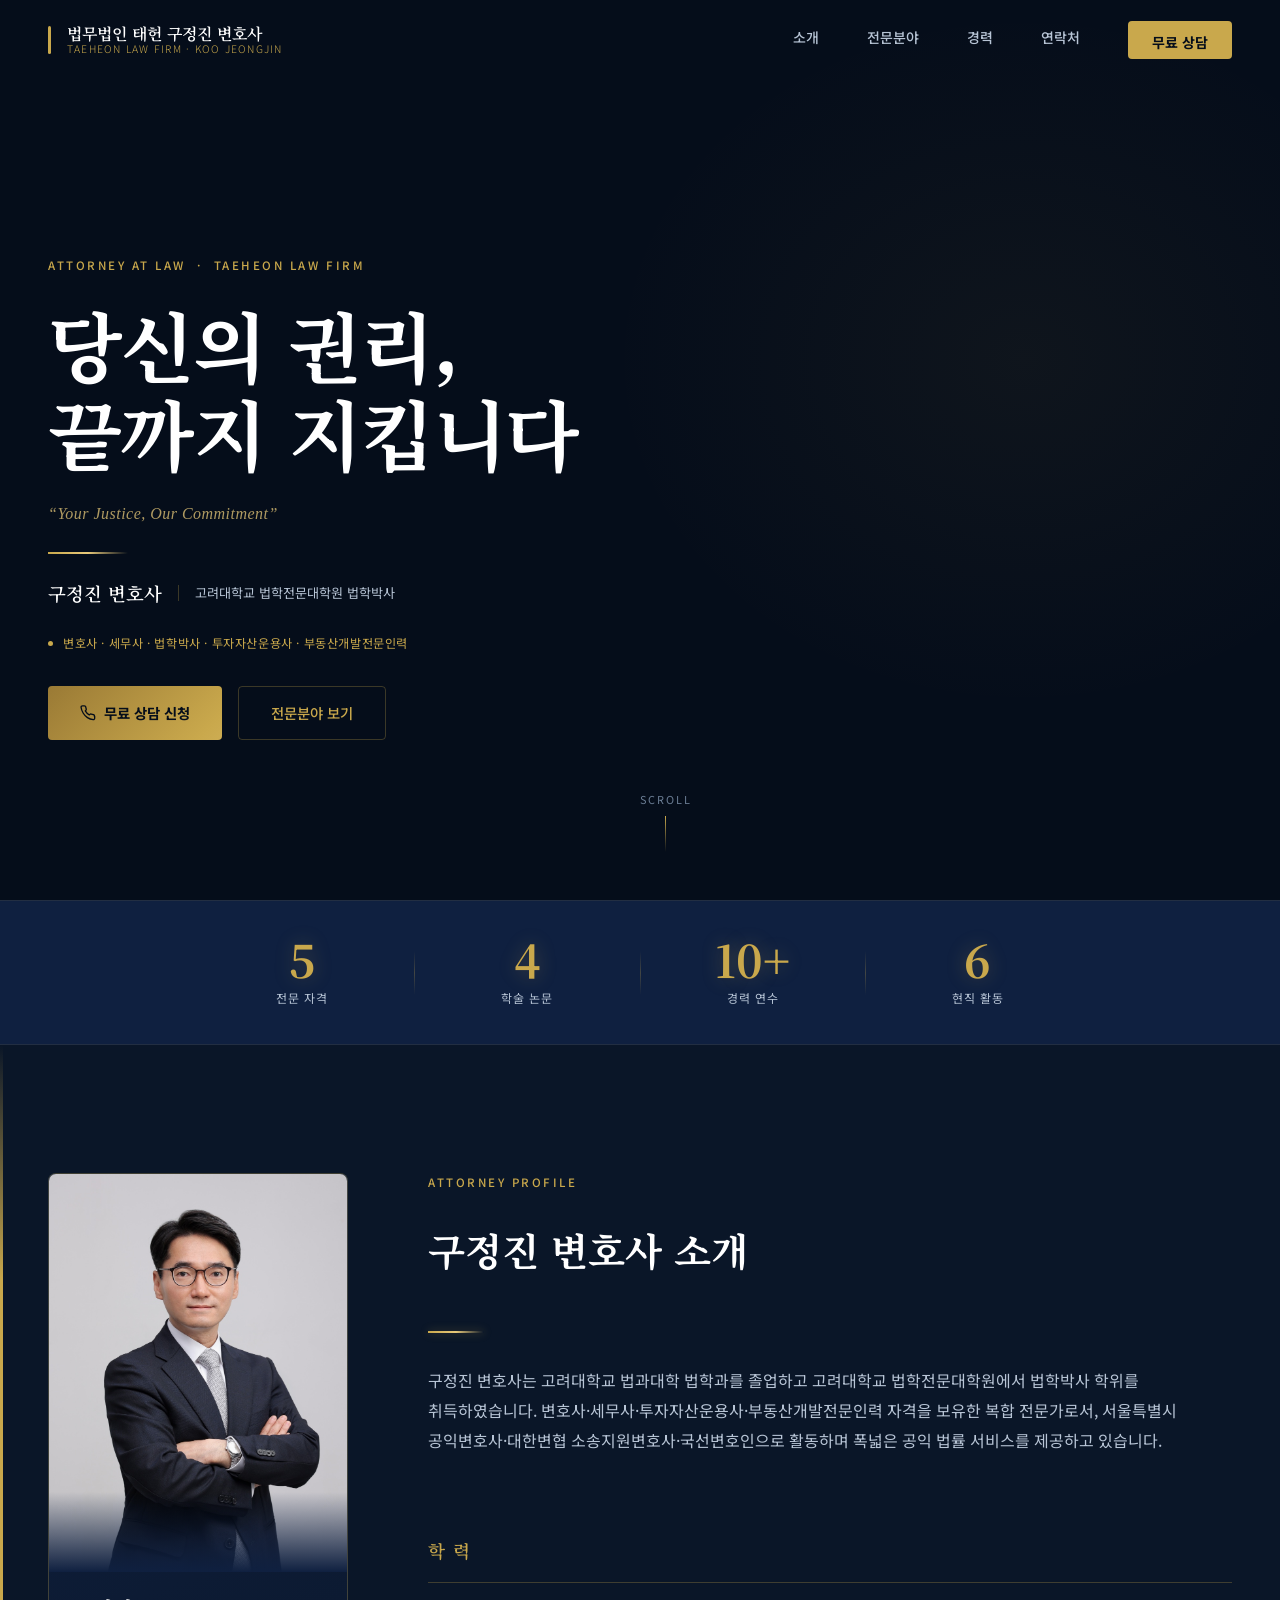
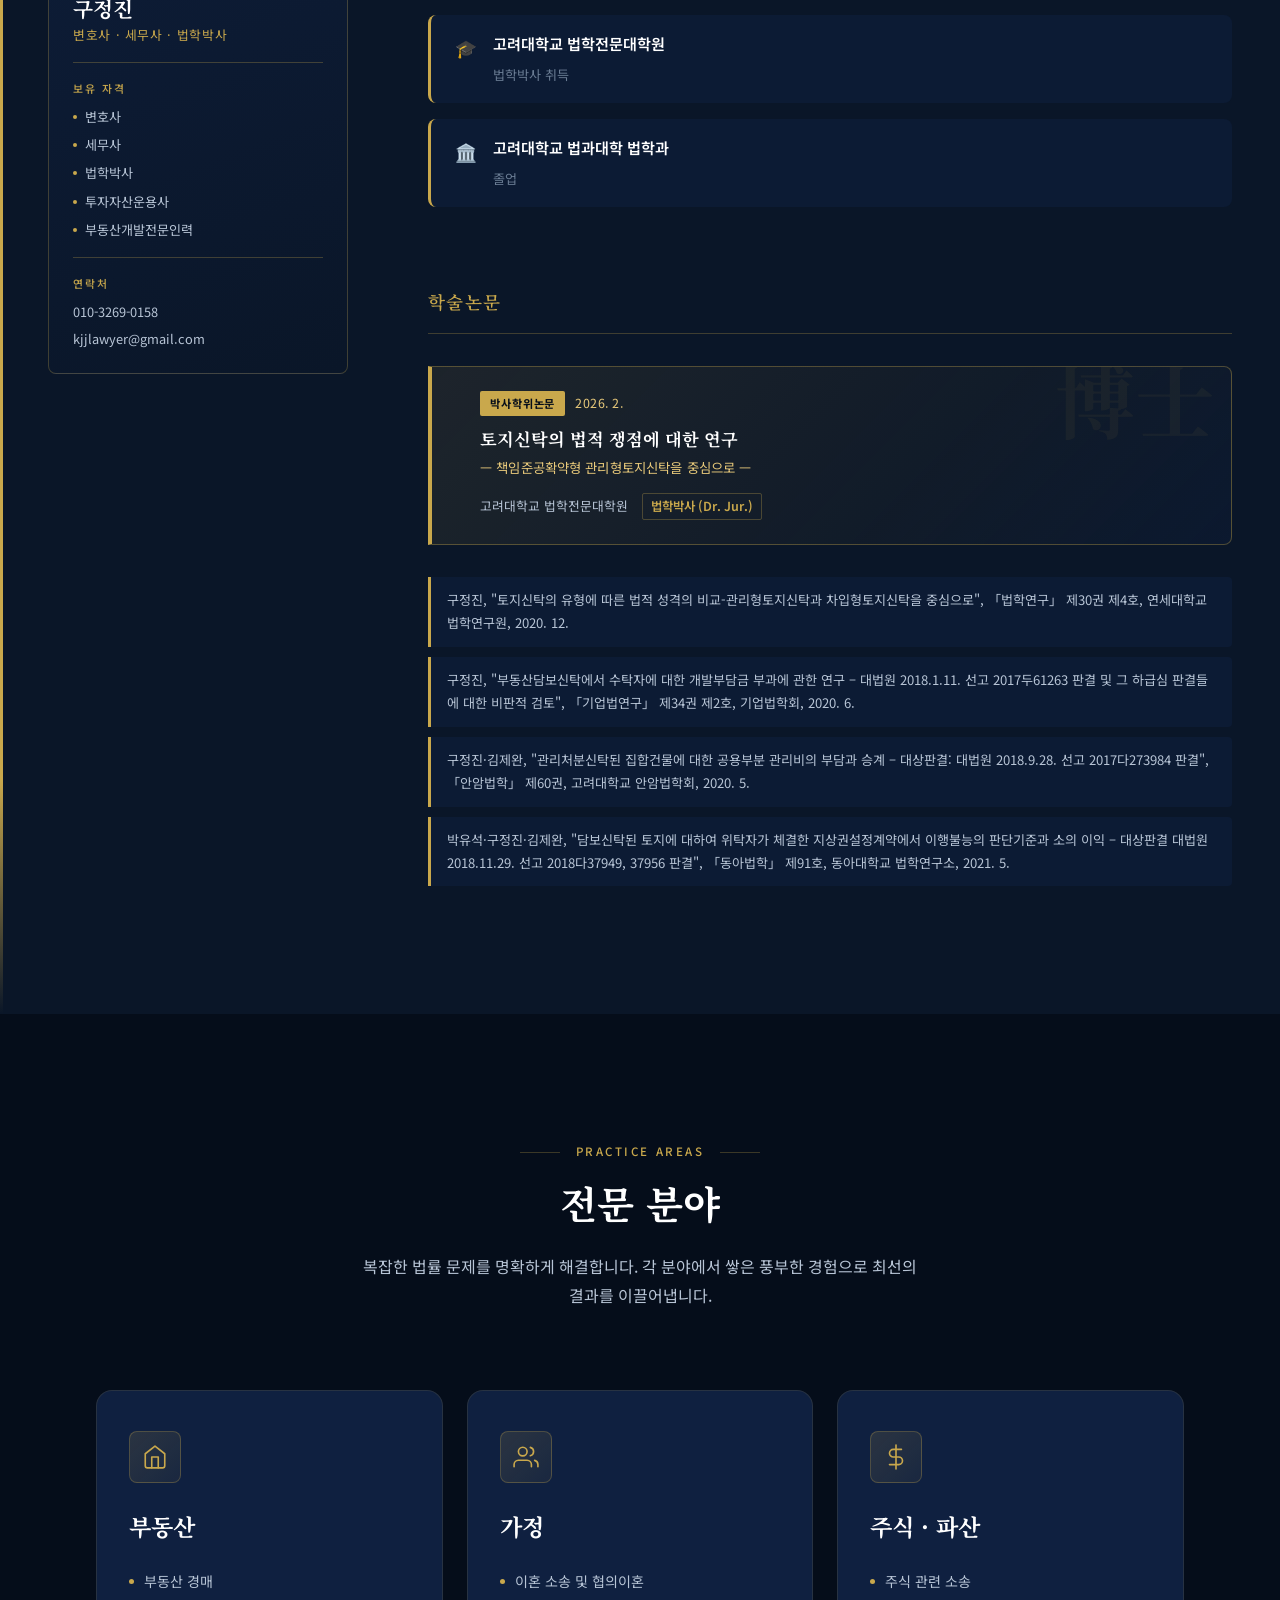
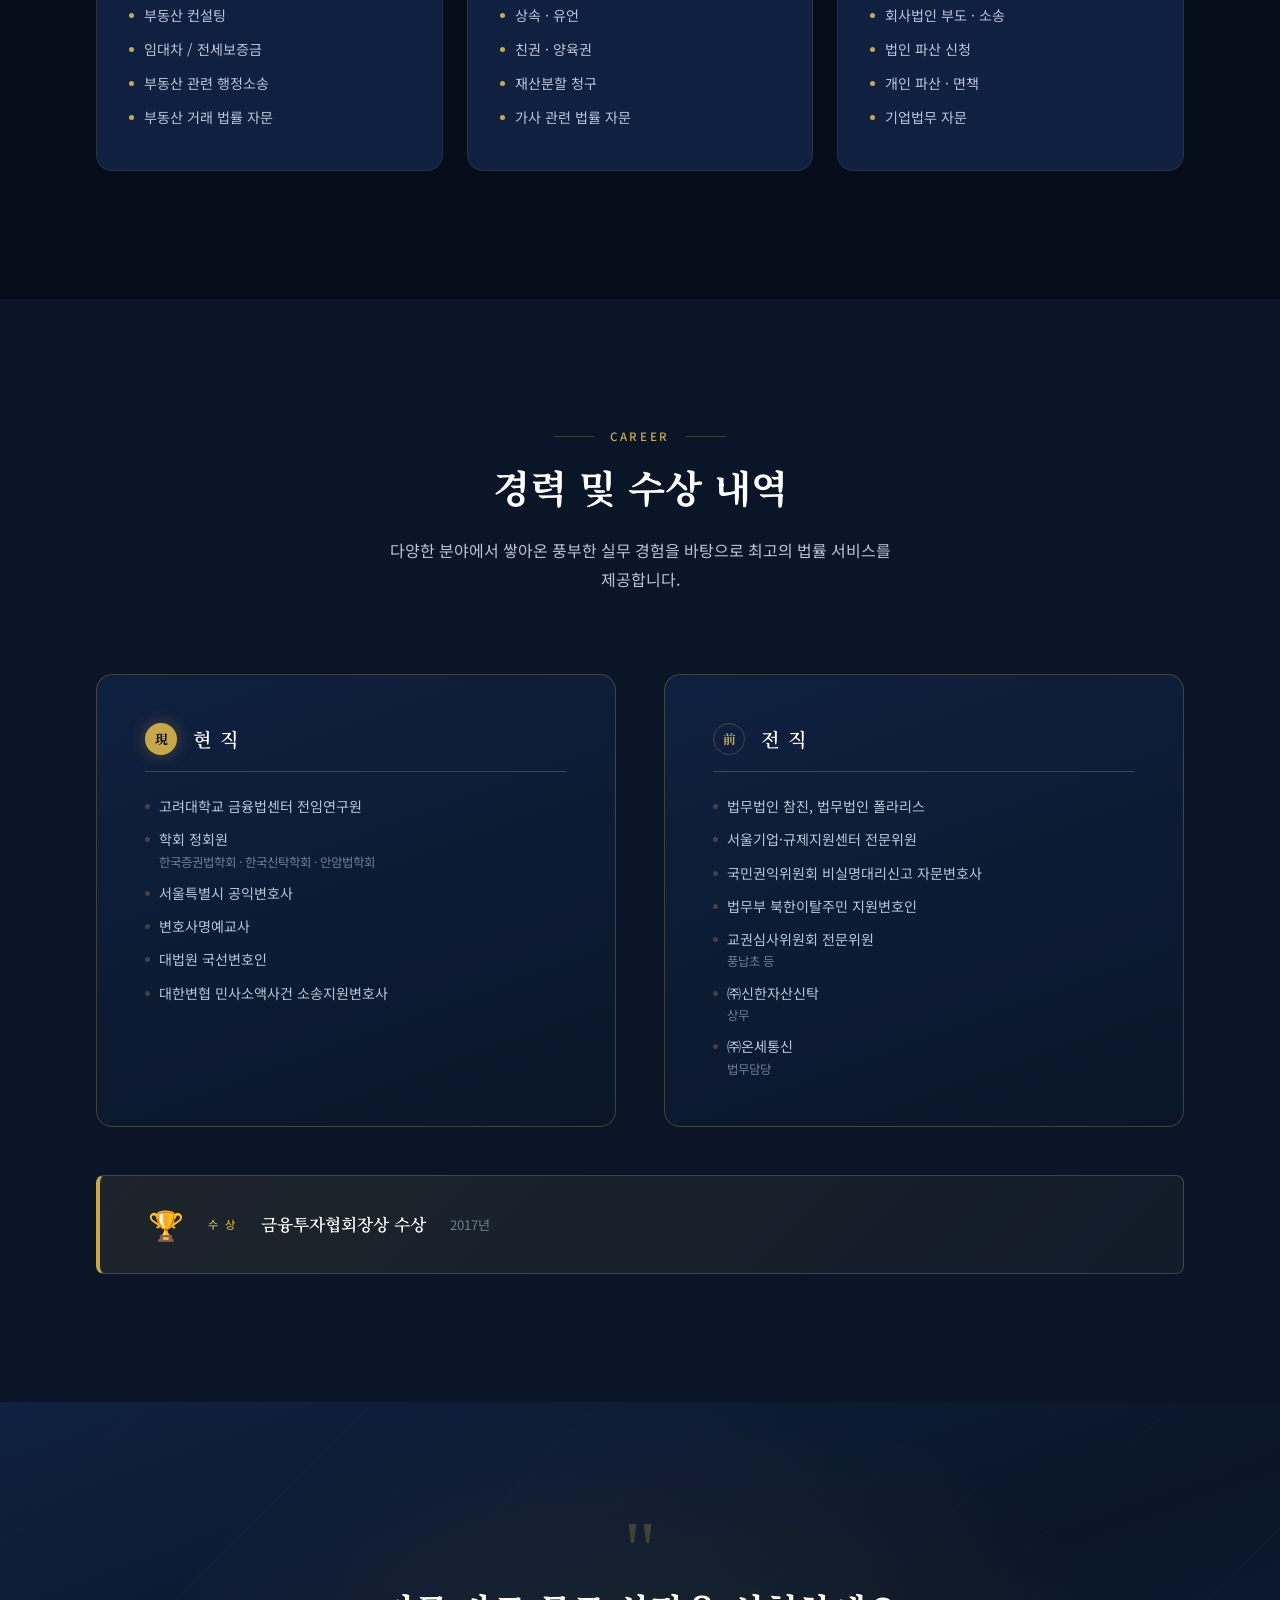
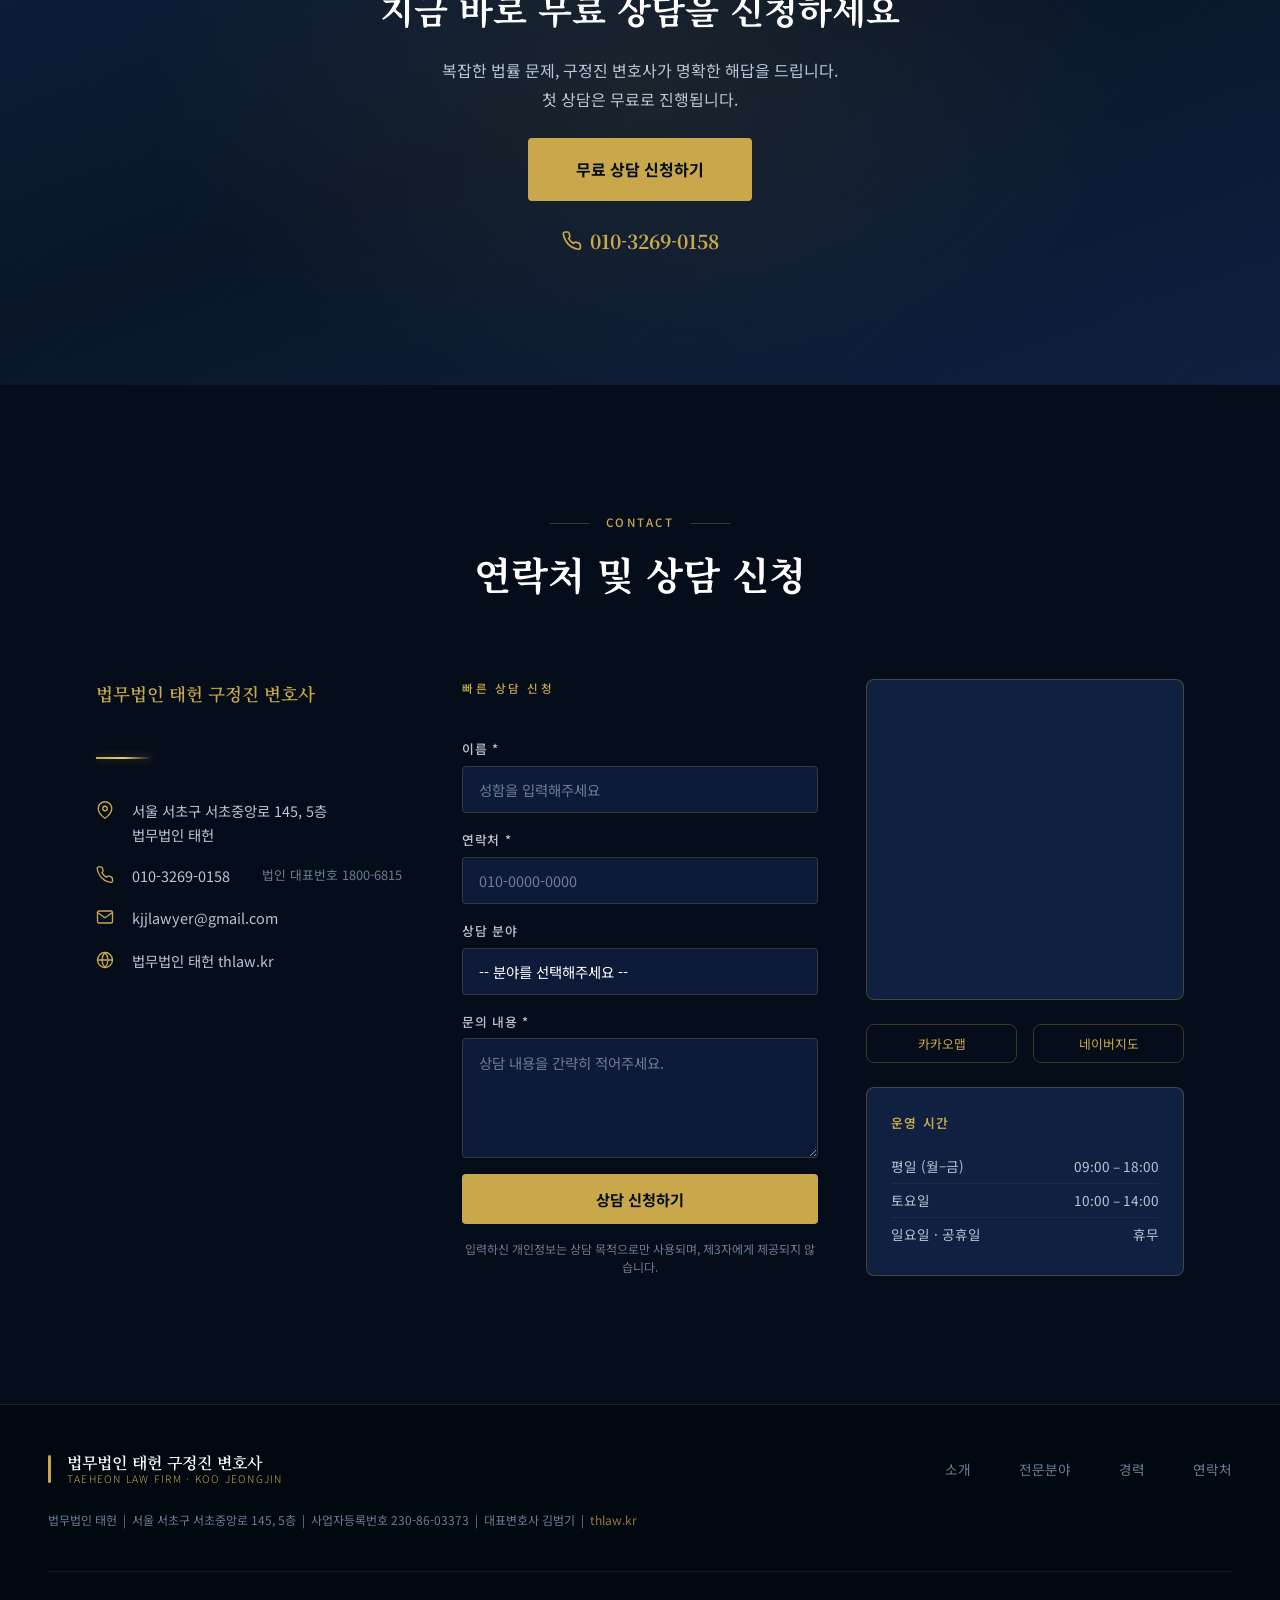
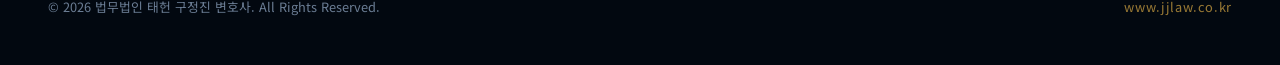
==== commit de5adc74: "경력 중복 제거, 자격·현직·전직 내용 갱신 - About 섹션의 경력 블록 삭제 (Career 섹션으로 단일화), 관련 CSS 정리 - 자격: 법학박사 추가, 부동산개발전문인력 " ====
--- a/index.html
+++ b/index.html
@@ -90,7 +90,7 @@
 
       <div class="hero-cred-strip">
         <span class="hero-cred-dot"></span>
-        변호사 &middot; 세무사 &middot; 투자자산운용사 &middot; 부동산운용(개발)전문인력
+        변호사 &middot; 세무사 &middot; 법학박사 &middot; 투자자산운용사 &middot; 부동산개발전문인력
       </div>
 
       <div class="hero-cta">
@@ -118,7 +118,7 @@
 <section id="profile-strip">
   <div class="profile-strip-inner">
     <div class="pstrip-item">
-      <span class="pstrip-num">4</span>
+      <span class="pstrip-num">5</span>
       <span class="pstrip-label">전문 자격</span>
     </div>
     <div class="pstrip-sep" aria-hidden="true"></div>
@@ -133,7 +133,7 @@
     </div>
     <div class="pstrip-sep" aria-hidden="true"></div>
     <div class="pstrip-item">
-      <span class="pstrip-num">9</span>
+      <span class="pstrip-num">6</span>
       <span class="pstrip-label">현직 활동</span>
     </div>
   </div>
@@ -153,14 +153,15 @@
         </div>
         <div class="sidebar-info">
           <p class="sidebar-name">구정진</p>
-          <p class="sidebar-title">변호사 · 세무사</p>
+          <p class="sidebar-title">변호사 · 세무사 · 법학박사</p>
           <div class="sidebar-divider"></div>
           <p class="sidebar-section-label">보유 자격</p>
           <ul class="sidebar-quals">
             <li>변호사</li>
             <li>세무사</li>
+            <li>법학박사</li>
             <li>투자자산운용사</li>
-            <li>부동산운용(개발)전문인력</li>
+            <li>부동산개발전문인력</li>
           </ul>
           <div class="sidebar-divider"></div>
           <p class="sidebar-section-label">연락처</p>
@@ -180,7 +181,7 @@
         <h2 class="section-title">구정진 변호사 소개</h2>
         <div class="gold-divider"></div>
         <p class="about-intro">
-          구정진 변호사는 고려대학교 법과대학 법학과를 졸업하고 고려대학교 법학전문대학원에서 법학박사 학위를 취득하였습니다. 변호사·세무사·투자자산운용사·부동산운용(개발)전문인력 자격을 보유한 복합 전문가로서, 서울특별시 공익변호사·대한변협 소송지원변호사·국선변호인으로 활동하며 폭넓은 공익 법률 서비스를 제공하고 있습니다.
+          구정진 변호사는 고려대학교 법과대학 법학과를 졸업하고 고려대학교 법학전문대학원에서 법학박사 학위를 취득하였습니다. 변호사·세무사·투자자산운용사·부동산개발전문인력 자격을 보유한 복합 전문가로서, 서울특별시 공익변호사·대한변협 소송지원변호사·국선변호인으로 활동하며 폭넓은 공익 법률 서비스를 제공하고 있습니다.
         </p>
       </div>
 
@@ -205,46 +206,6 @@
       </div>
 
       <div class="about-section reveal">
-        <p class="about-section-hd">경 력</p>
-        <div class="about-career-grid">
-
-          <div class="about-career-col">
-            <p class="about-career-label"><span class="about-career-badge current">現</span> 현 직</p>
-            <ul class="about-career-list">
-              <li>법무법인 태헌 변호사</li>
-              <li>서울특별시 공익변호사</li>
-              <li>서울기업·규제지원센터 전문위원</li>
-              <li>국민권익위원회 비실명대리신고 자문변호사</li>
-              <li>법무부 북한이탈주민 지원변호인</li>
-              <li>변호사명예교사 <span class="about-career-sub">위례솔초, 풍납초</span></li>
-              <li>교권심사위원회 전문위원 <span class="about-career-sub">잠실초, 풍납초</span></li>
-              <li>대한변협 민사소액사건 소송지원변호사</li>
-              <li>대법원·서울중앙·남부·북부지법 국선변호인</li>
-              <li>학회 정회원 <span class="about-career-sub">한국증권법학회 · 한국신탁학회 · 고려대 안암법학회</span></li>
-            </ul>
-          </div>
-
-          <div class="about-career-col">
-            <p class="about-career-label"><span class="about-career-badge prev">前</span> 전 직</p>
-            <ul class="about-career-list">
-              <li>법무법인 참진</li>
-              <li>법무법인 폴라리스</li>
-              <li>신한자산신탁 <span class="about-career-sub">상무 (경영지원본부장)</span></li>
-              <li>세종텔레콤 (舊 온세통신) <span class="about-career-sub">대외협력실 법무담당</span></li>
-            </ul>
-            <div class="about-award">
-              <span class="about-award-icon" aria-hidden="true">🏆</span>
-              <div>
-                <p class="about-award-title">금융투자협회장상 수상</p>
-                <p class="about-award-year">2017년</p>
-              </div>
-            </div>
-          </div>
-
-        </div>
-      </div>
-
-      <div class="about-section reveal">
         <p class="about-section-hd">학술논문</p>
 
         <!-- 박사학위논문 피처드 카드 -->
@@ -367,25 +328,15 @@
           <h3>현 직</h3>
         </div>
         <ul class="career-list">
-          <li>법무법인 태헌 변호사</li>
-          <li>서울특별시 공익변호사</li>
-          <li>서울기업·규제지원센터 전문위원</li>
-          <li>국민권익위원회 비실명대리신고 자문변호사</li>
-          <li>법무부 북한이탈주민 지원변호인</li>
-          <li>
-            변호사명예교사
-            <span class="career-list-sub">위례솔초, 풍납초</span>
-          </li>
-          <li>
-            교권심사위원회 전문위원
-            <span class="career-list-sub">잠실초, 풍납초</span>
-          </li>
-          <li>대한변협 민사소액사건 소송지원변호사</li>
-          <li>대법원·서울중앙·남부·북부지법 국선변호인</li>
+          <li>고려대학교 금융법센터 전임연구원</li>
           <li>
             학회 정회원
-            <span class="career-list-sub">한국증권법학회 · 한국신탁학회 · 고려대학교 안암법학회</span>
-          </li>
+            <span class="career-list-sub">한국증권법학회 · 한국신탁학회 · 안암법학회</span>
+          </li>
+          <li>서울특별시 공익변호사</li>
+          <li>변호사명예교사</li>
+          <li>대법원 국선변호인</li>
+          <li>대한변협 민사소액사건 소송지원변호사</li>
         </ul>
       </div>
 
@@ -396,15 +347,21 @@
           <h3>전 직</h3>
         </div>
         <ul class="career-list">
-          <li>법무법인 참진</li>
-          <li>법무법인 폴라리스</li>
+          <li>법무법인 참진, 법무법인 폴라리스</li>
+          <li>서울기업·규제지원센터 전문위원</li>
+          <li>국민권익위원회 비실명대리신고 자문변호사</li>
+          <li>법무부 북한이탈주민 지원변호인</li>
           <li>
-            신한자산신탁
-            <span class="career-list-sub">상무 (경영지원본부장)</span>
+            교권심사위원회 전문위원
+            <span class="career-list-sub">풍납초 등</span>
           </li>
           <li>
-            세종텔레콤 (舊 온세통신)
-            <span class="career-list-sub">대외협력실 법무담당</span>
+            ㈜신한자산신탁
+            <span class="career-list-sub">상무</span>
+          </li>
+          <li>
+            ㈜온세통신
+            <span class="career-list-sub">법무담당</span>
           </li>
         </ul>
       </div>
--- a/css/style.css
+++ b/css/style.css
@@ -880,117 +880,21 @@
 }
 
 /* About Career Grid */
-.about-career-grid {
-  display: grid;
-  grid-template-columns: 1fr 1fr;
-  gap: var(--sp-md);
-}
-
-.about-career-col {
-  display: flex;
-  flex-direction: column;
-  gap: var(--sp-sm);
-}
-
-.about-career-label {
-  display: flex;
-  align-items: center;
-  gap: 8px;
-  font-family: var(--font-serif);
-  font-size: 0.9rem;
-  font-weight: 600;
-  color: var(--white);
-  margin-bottom: 4px;
-}
-
-.about-career-badge {
-  display: inline-flex;
-  align-items: center;
-  justify-content: center;
-  width: 24px;
-  height: 24px;
-  border-radius: 50%;
-  font-size: 0.7rem;
-  font-weight: 700;
-  flex-shrink: 0;
-}
-
-.about-career-badge.current {
-  background: var(--gold);
-  color: var(--navy-darkest);
-}
-
-.about-career-badge.prev {
-  background: transparent;
-  color: var(--gold);
-  border: 1.5px solid var(--gold-border);
-}
-
-.about-career-list {
-  display: flex;
-  flex-direction: column;
-  gap: 8px;
-}
-
-.about-career-list li {
-  font-size: 0.84rem;
-  color: var(--white-muted);
-  padding-left: 12px;
-  position: relative;
-  line-height: 1.5;
-  word-break: keep-all;
-}
-
-.about-career-list li::before {
-  content: '';
-  position: absolute;
-  left: 0;
-  top: 7px;
-  width: 4px;
-  height: 4px;
-  border-radius: 50%;
-  background: var(--gold-border);
-}
-
-.about-career-sub {
-  display: block;
-  font-size: 0.76rem;
-  color: var(--white-dim);
-  margin-top: 1px;
-}
-
-.about-award {
-  display: flex;
-  align-items: center;
-  gap: 10px;
-  margin-top: var(--sp-md);
-  padding: 12px var(--sp-sm);
-  background: linear-gradient(135deg, rgba(201,168,76,0.1), rgba(201,168,76,0.04));
-  border-left: 3px solid var(--gold);
-  border-radius: 0 var(--radius-sm) var(--radius-sm) 0;
-}
-
-.about-award-icon {
-  font-size: 1.3rem;
-  flex-shrink: 0;
-}
-
-.about-award-title {
-  font-family: var(--font-serif);
-  font-size: 0.88rem;
-  font-weight: 600;
-  color: var(--white);
-}
-
-.about-award-year {
-  font-size: 0.76rem;
-  color: var(--white-dim);
-}
+
+
+
+
+
+
+
+
+
+
+
+
+
 
 @media (max-width: 768px) {
-  .about-career-grid {
-    grid-template-columns: 1fr;
-  }
 }
 
 /* Thesis featured card */
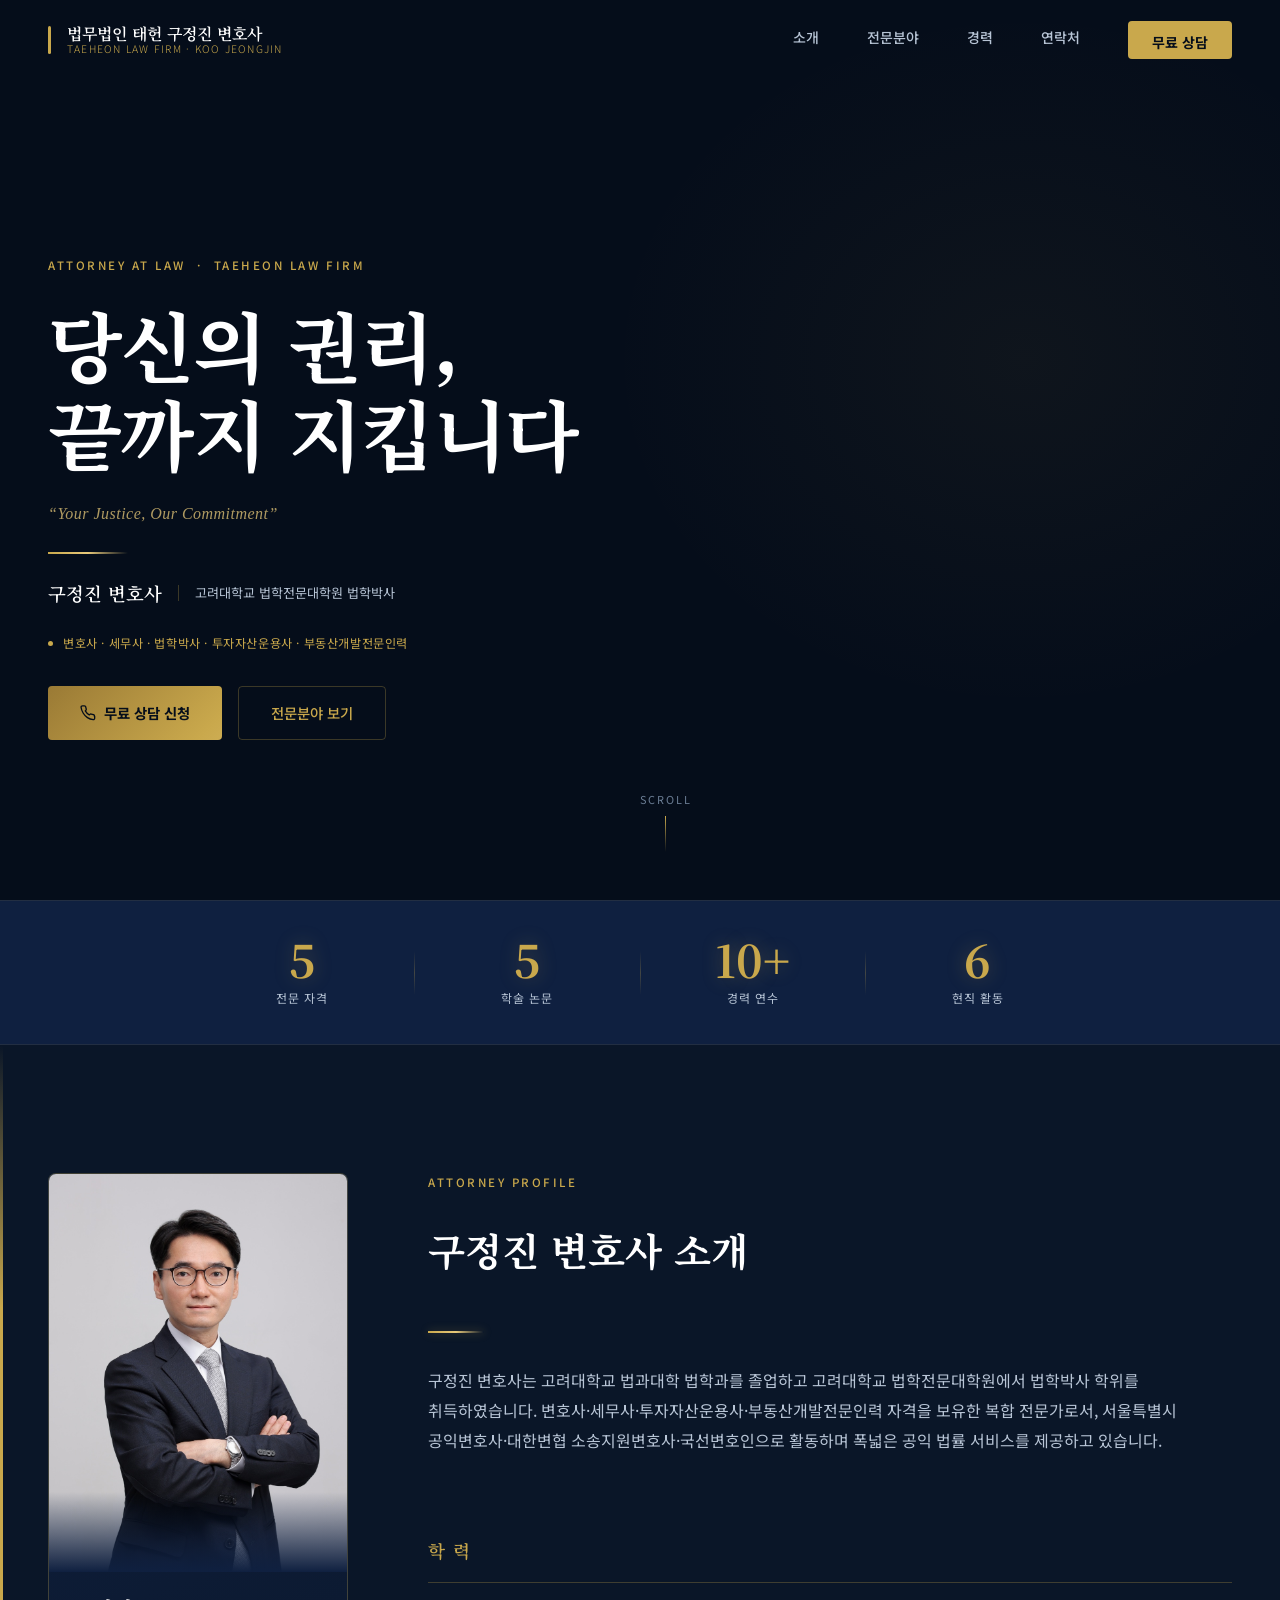
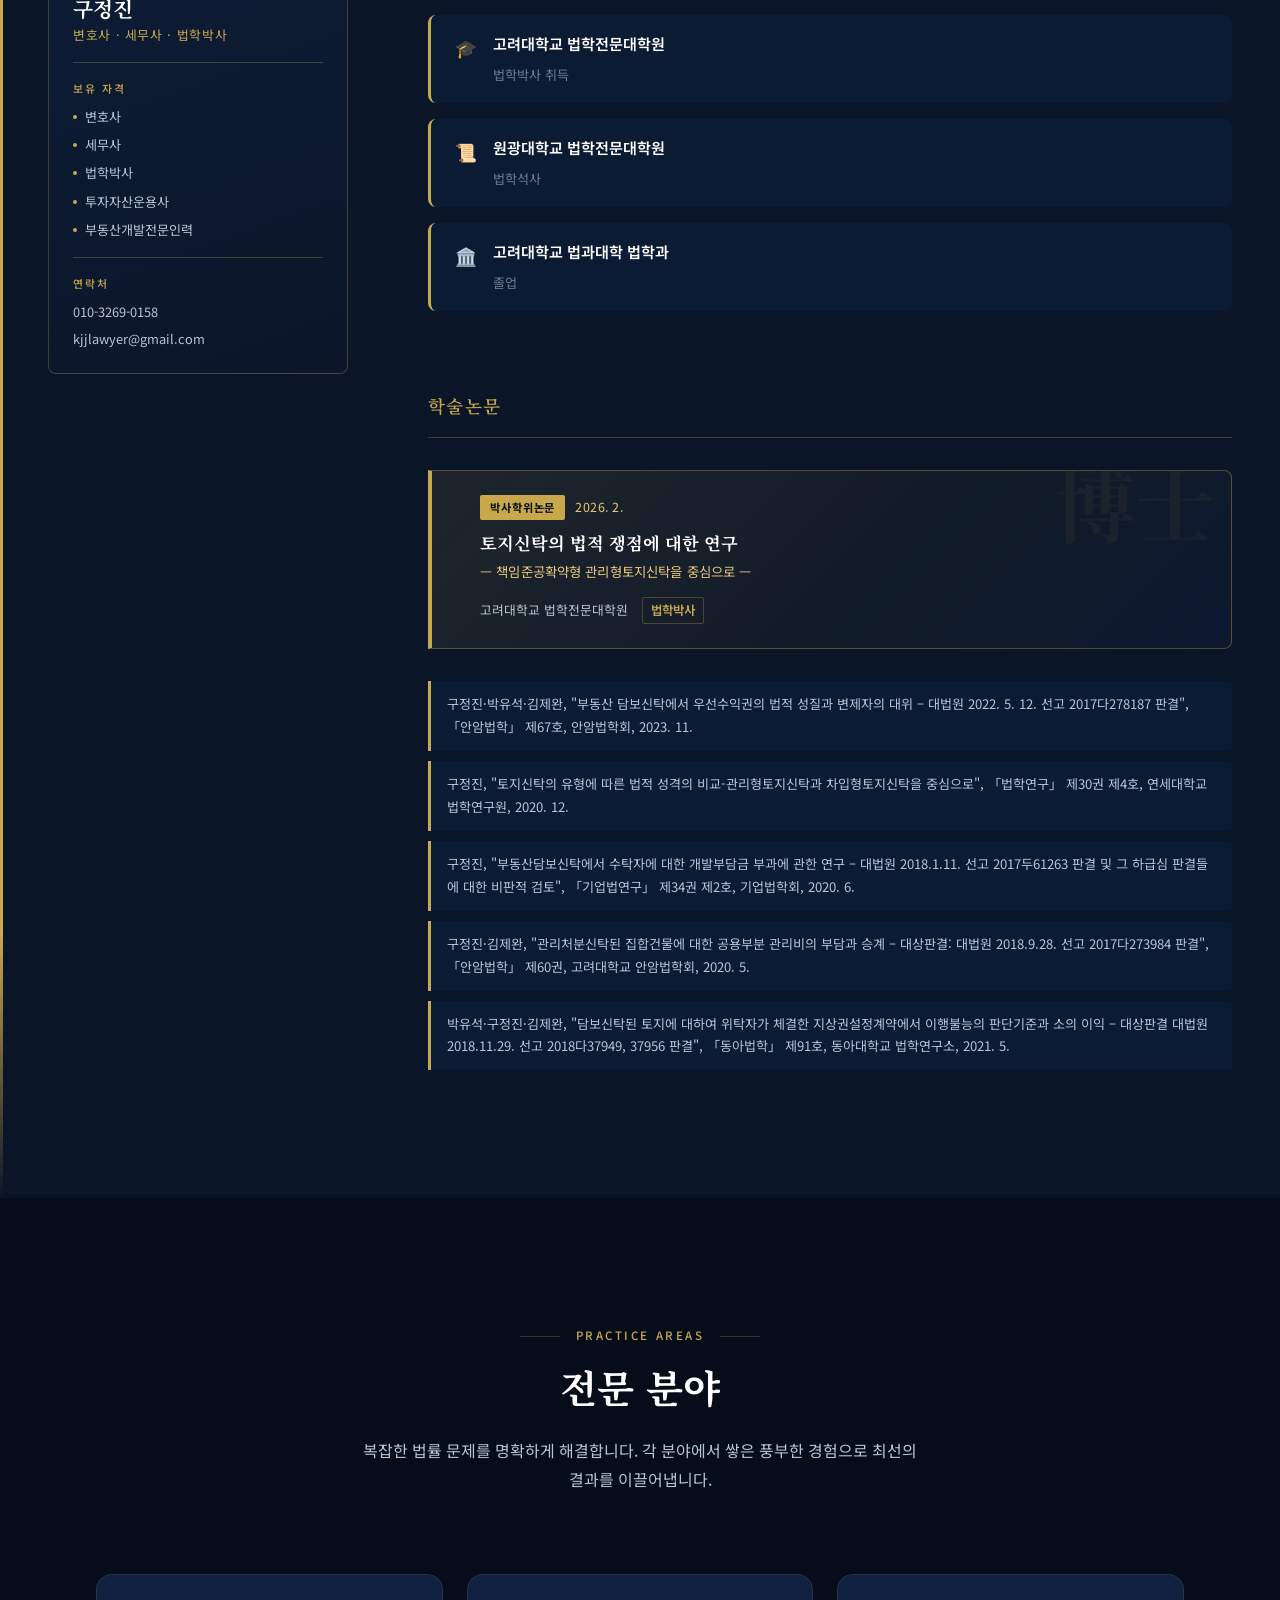
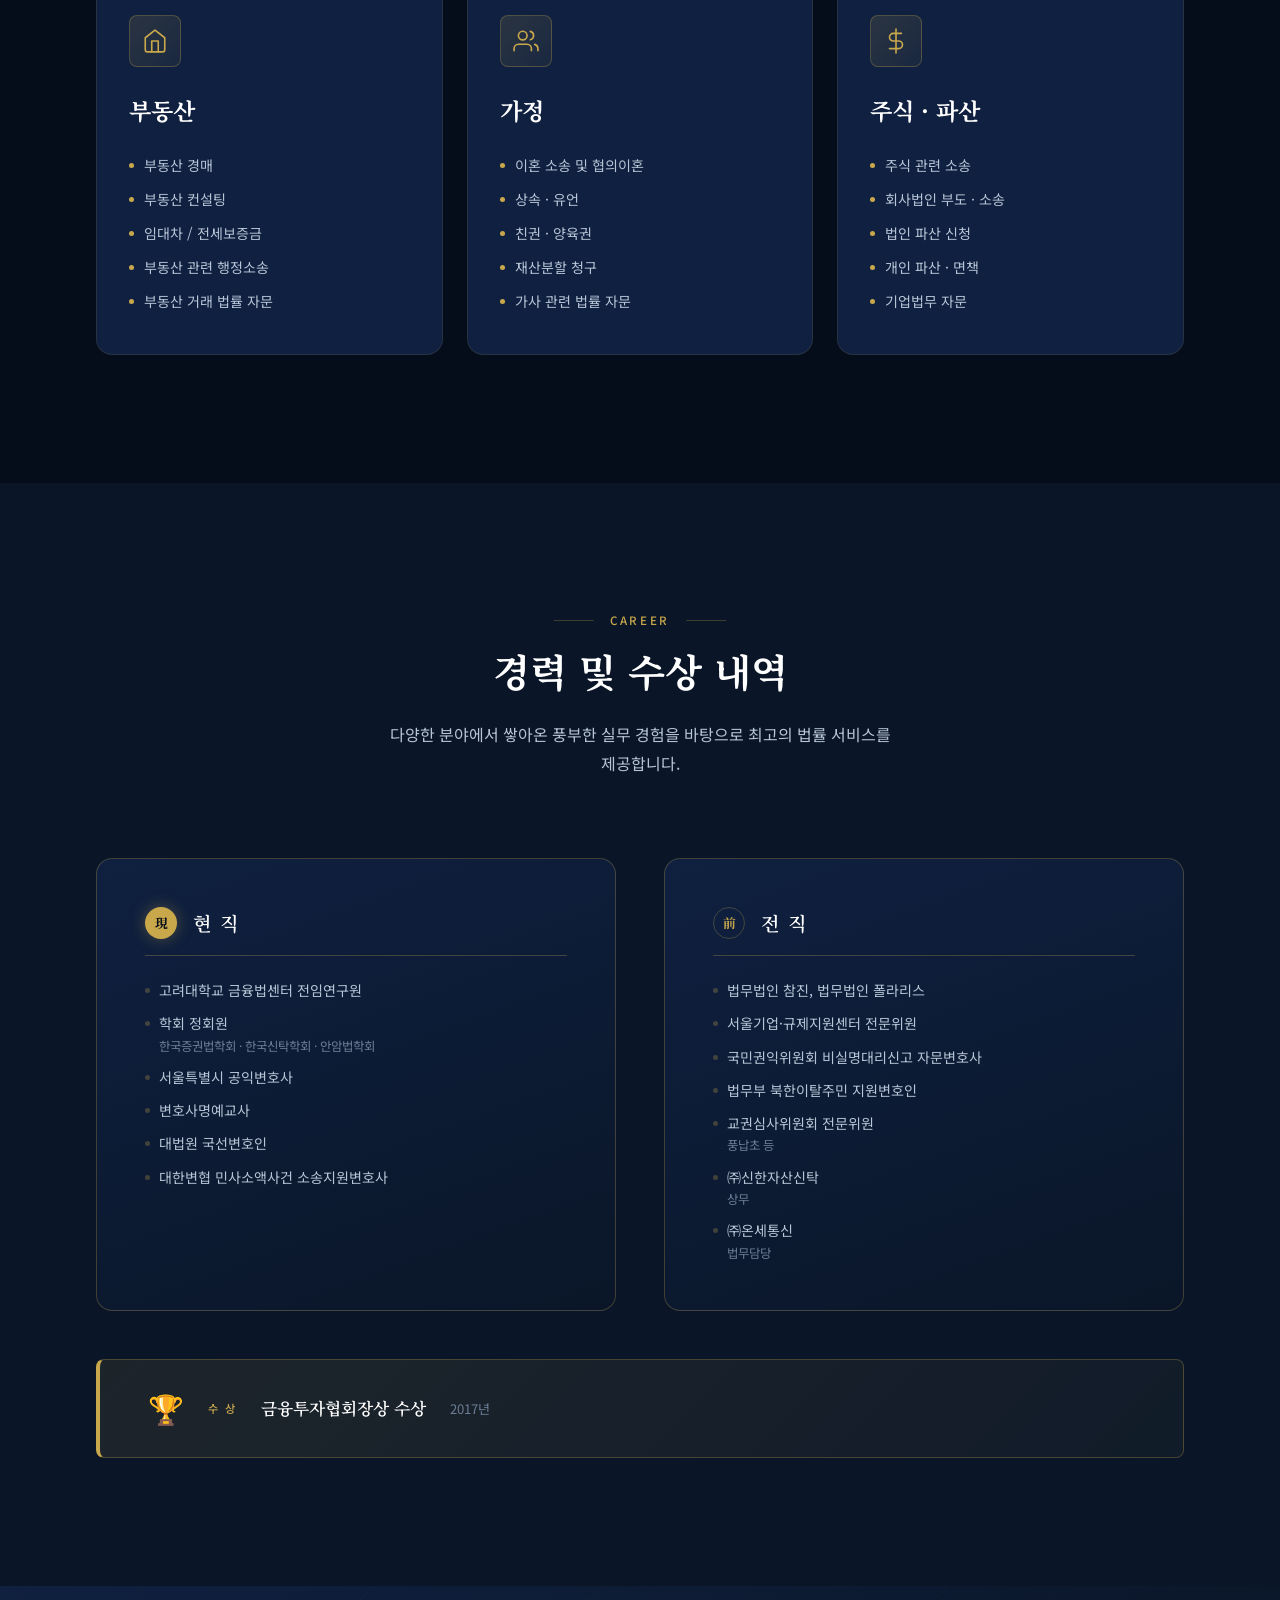
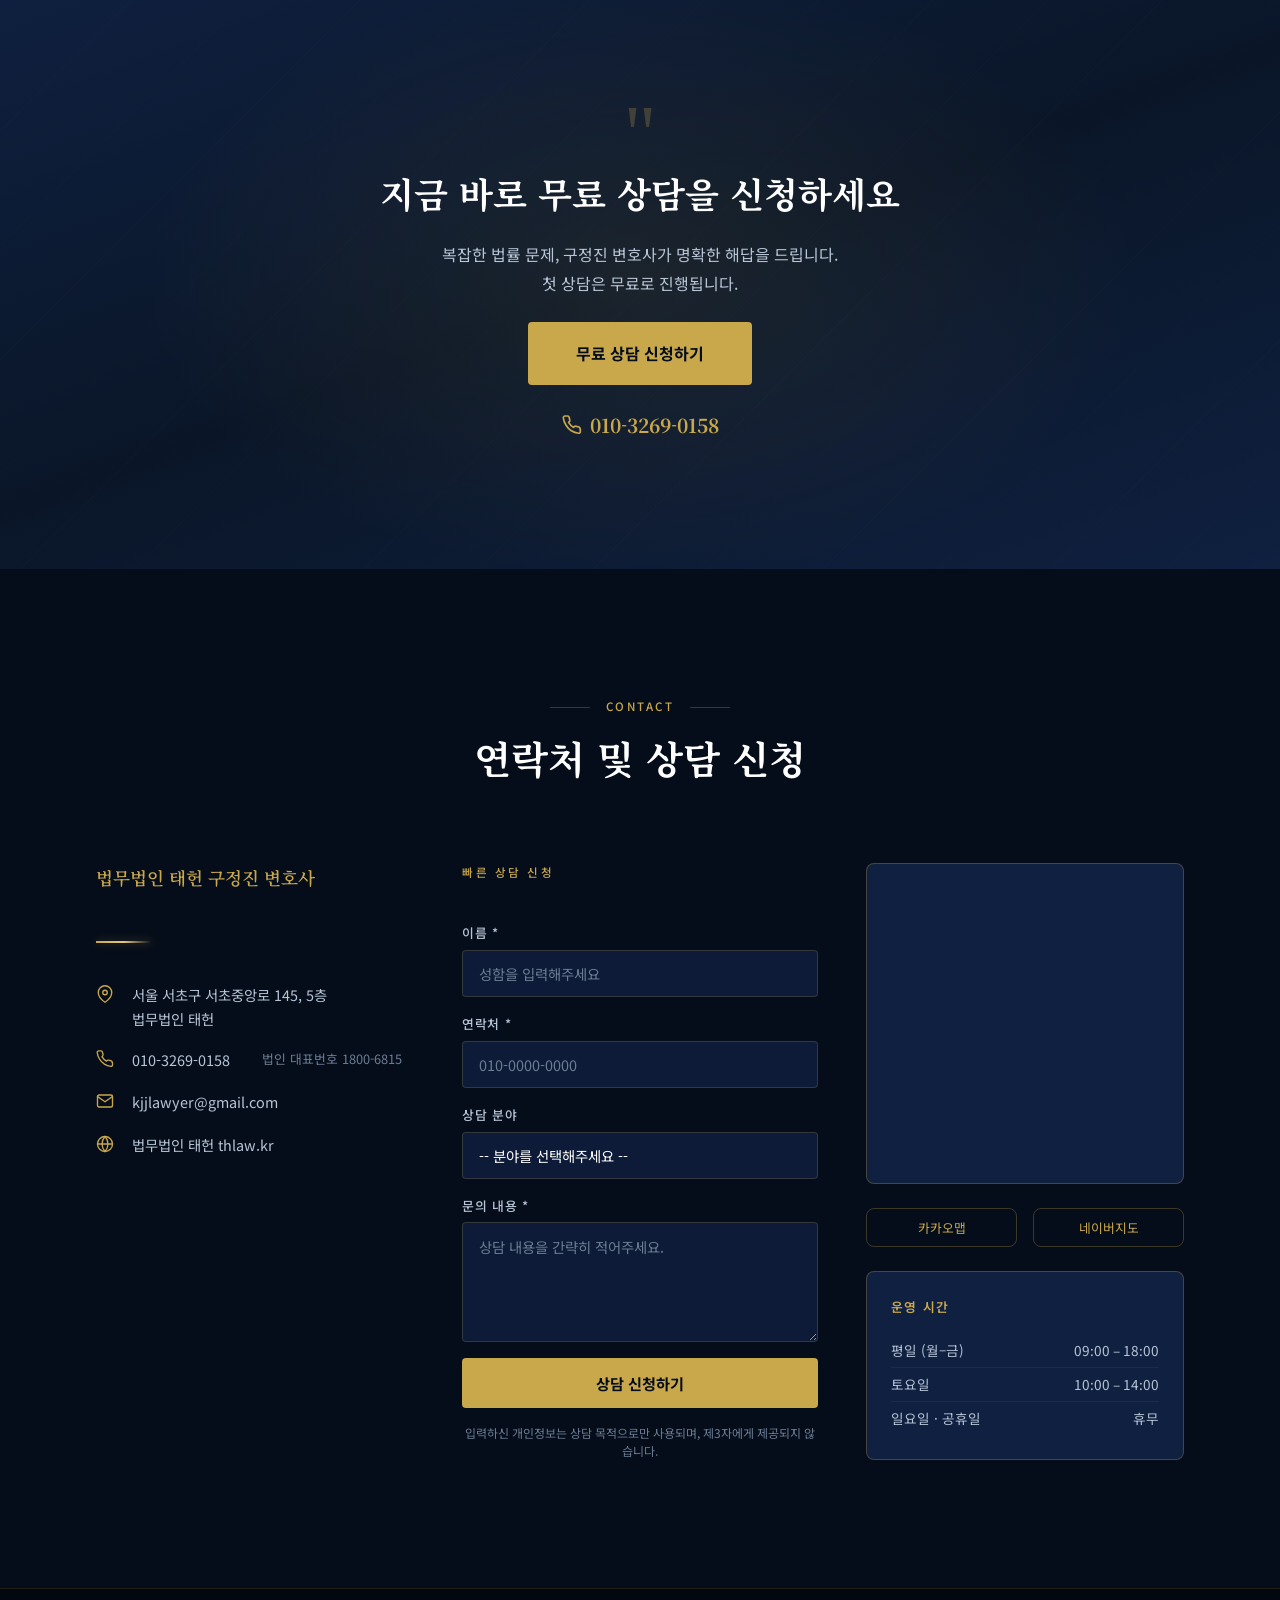
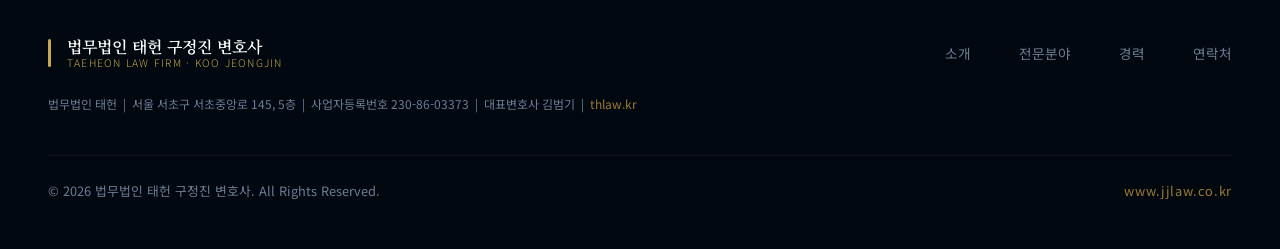
==== commit 511508ed: "논문 1편 추가(안암법학 제67호), 원광대 법학석사 학력 추가, 박사 영문표기 삭제 Co-Authored-By: Claude Fable 5 <noreply@anthropic.co" ====
--- a/index.html
+++ b/index.html
@@ -123,7 +123,7 @@
     </div>
     <div class="pstrip-sep" aria-hidden="true"></div>
     <div class="pstrip-item">
-      <span class="pstrip-num">4</span>
+      <span class="pstrip-num">5</span>
       <span class="pstrip-label">학술 논문</span>
     </div>
     <div class="pstrip-sep" aria-hidden="true"></div>
@@ -196,6 +196,13 @@
             </div>
           </div>
           <div class="edu-item">
+            <span class="edu-icon" aria-hidden="true">📜</span>
+            <div class="edu-text">
+              <strong>원광대학교 법학전문대학원</strong>
+              <span>법학석사</span>
+            </div>
+          </div>
+          <div class="edu-item">
             <span class="edu-icon">🏛️</span>
             <div class="edu-text">
               <strong>고려대학교 법과대학 법학과</strong>
@@ -218,11 +225,12 @@
           <p class="thesis-subtitle">— 책임준공확약형 관리형토지신탁을 중심으로 —</p>
           <div class="thesis-meta">
             <span class="thesis-univ">고려대학교 법학전문대학원</span>
-            <span class="thesis-degree">법학박사 (Dr. Jur.)</span>
+            <span class="thesis-degree">법학박사</span>
           </div>
         </div>
 
         <ul class="papers-list">
+          <li>구정진·박유석·김제완, "부동산 담보신탁에서 우선수익권의 법적 성질과 변제자의 대위 – 대법원 2022. 5. 12. 선고 2017다278187 판결", 「안암법학」 제67호, 안암법학회, 2023. 11.</li>
           <li>구정진, "토지신탁의 유형에 따른 법적 성격의 비교-관리형토지신탁과 차입형토지신탁을 중심으로", 「법학연구」 제30권 제4호, 연세대학교 법학연구원, 2020. 12.</li>
           <li>구정진, "부동산담보신탁에서 수탁자에 대한 개발부담금 부과에 관한 연구 – 대법원 2018.1.11. 선고 2017두61263 판결 및 그 하급심 판결들에 대한 비판적 검토", 「기업법연구」 제34권 제2호, 기업법학회, 2020. 6.</li>
           <li>구정진·김제완, "관리처분신탁된 집합건물에 대한 공용부분 관리비의 부담과 승계 – 대상판결: 대법원 2018.9.28. 선고 2017다273984 판결", 「안암법학」 제60권, 고려대학교 안암법학회, 2020. 5.</li>
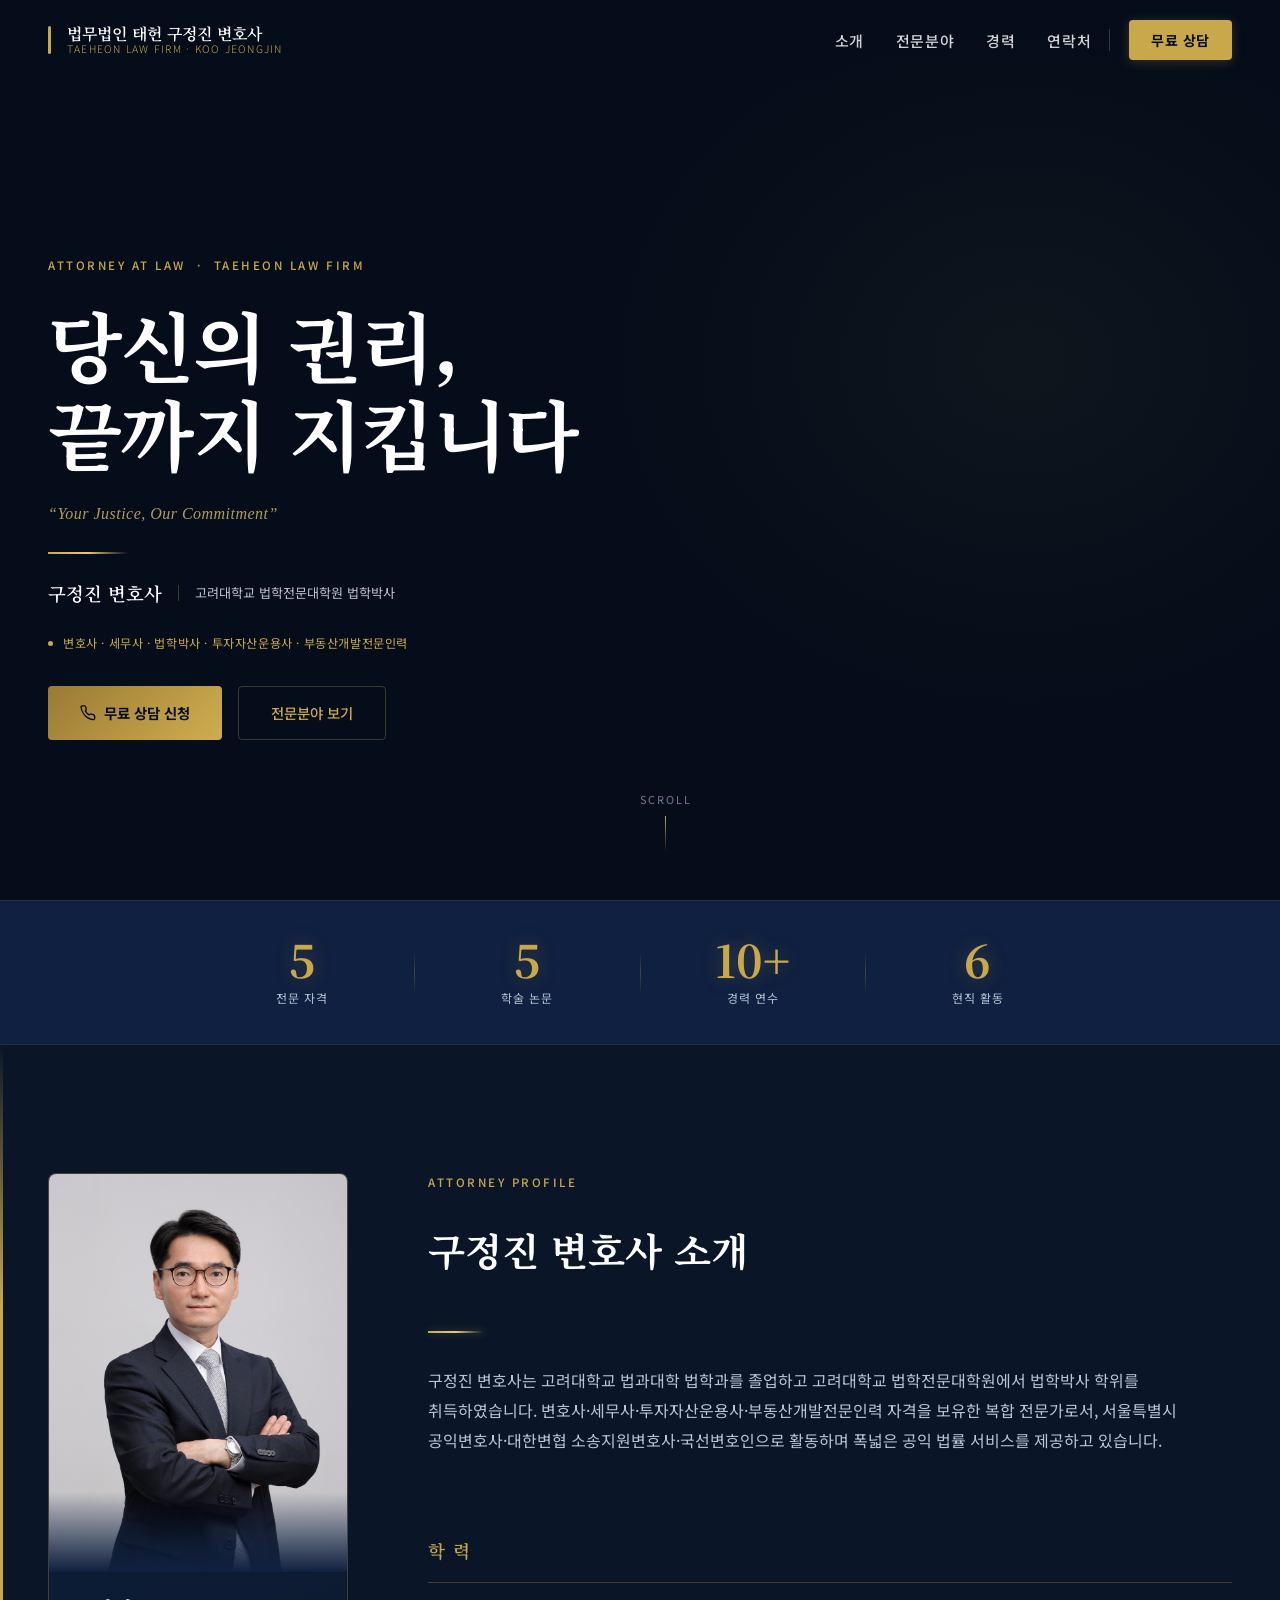
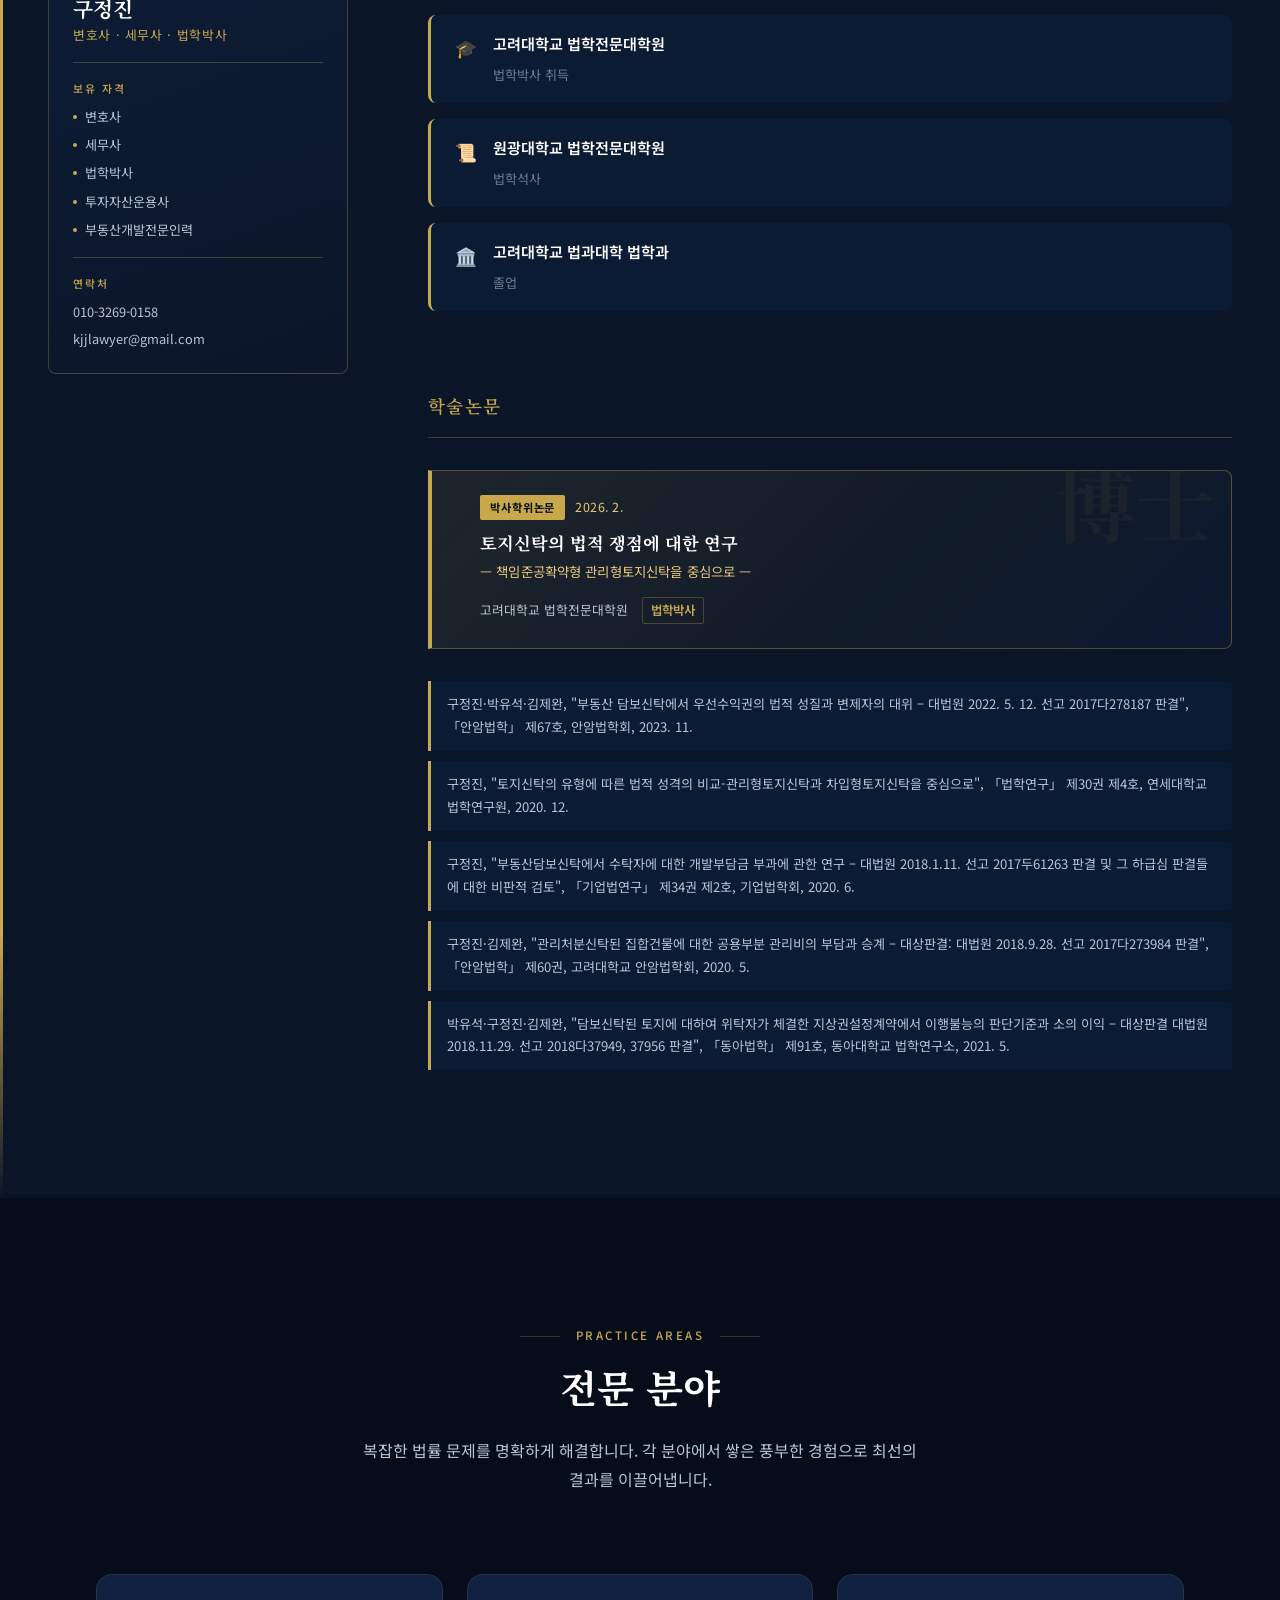
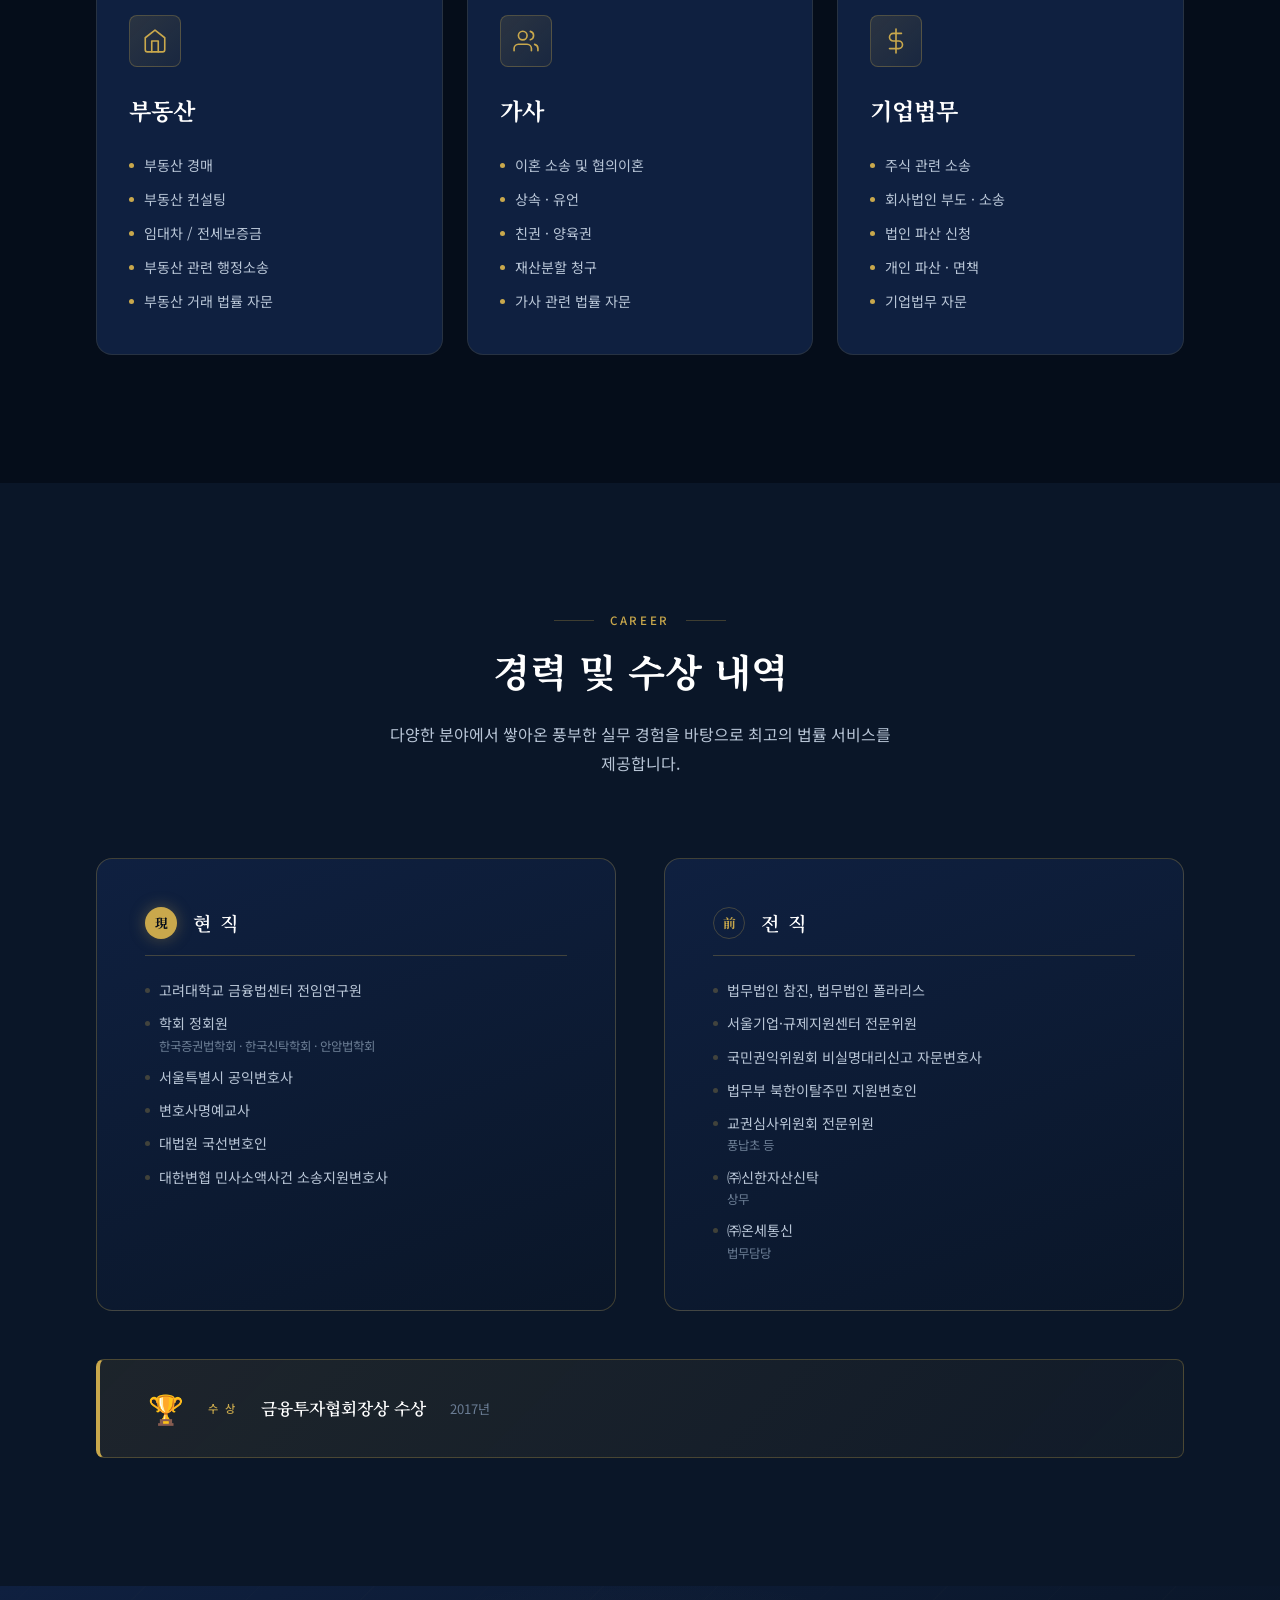
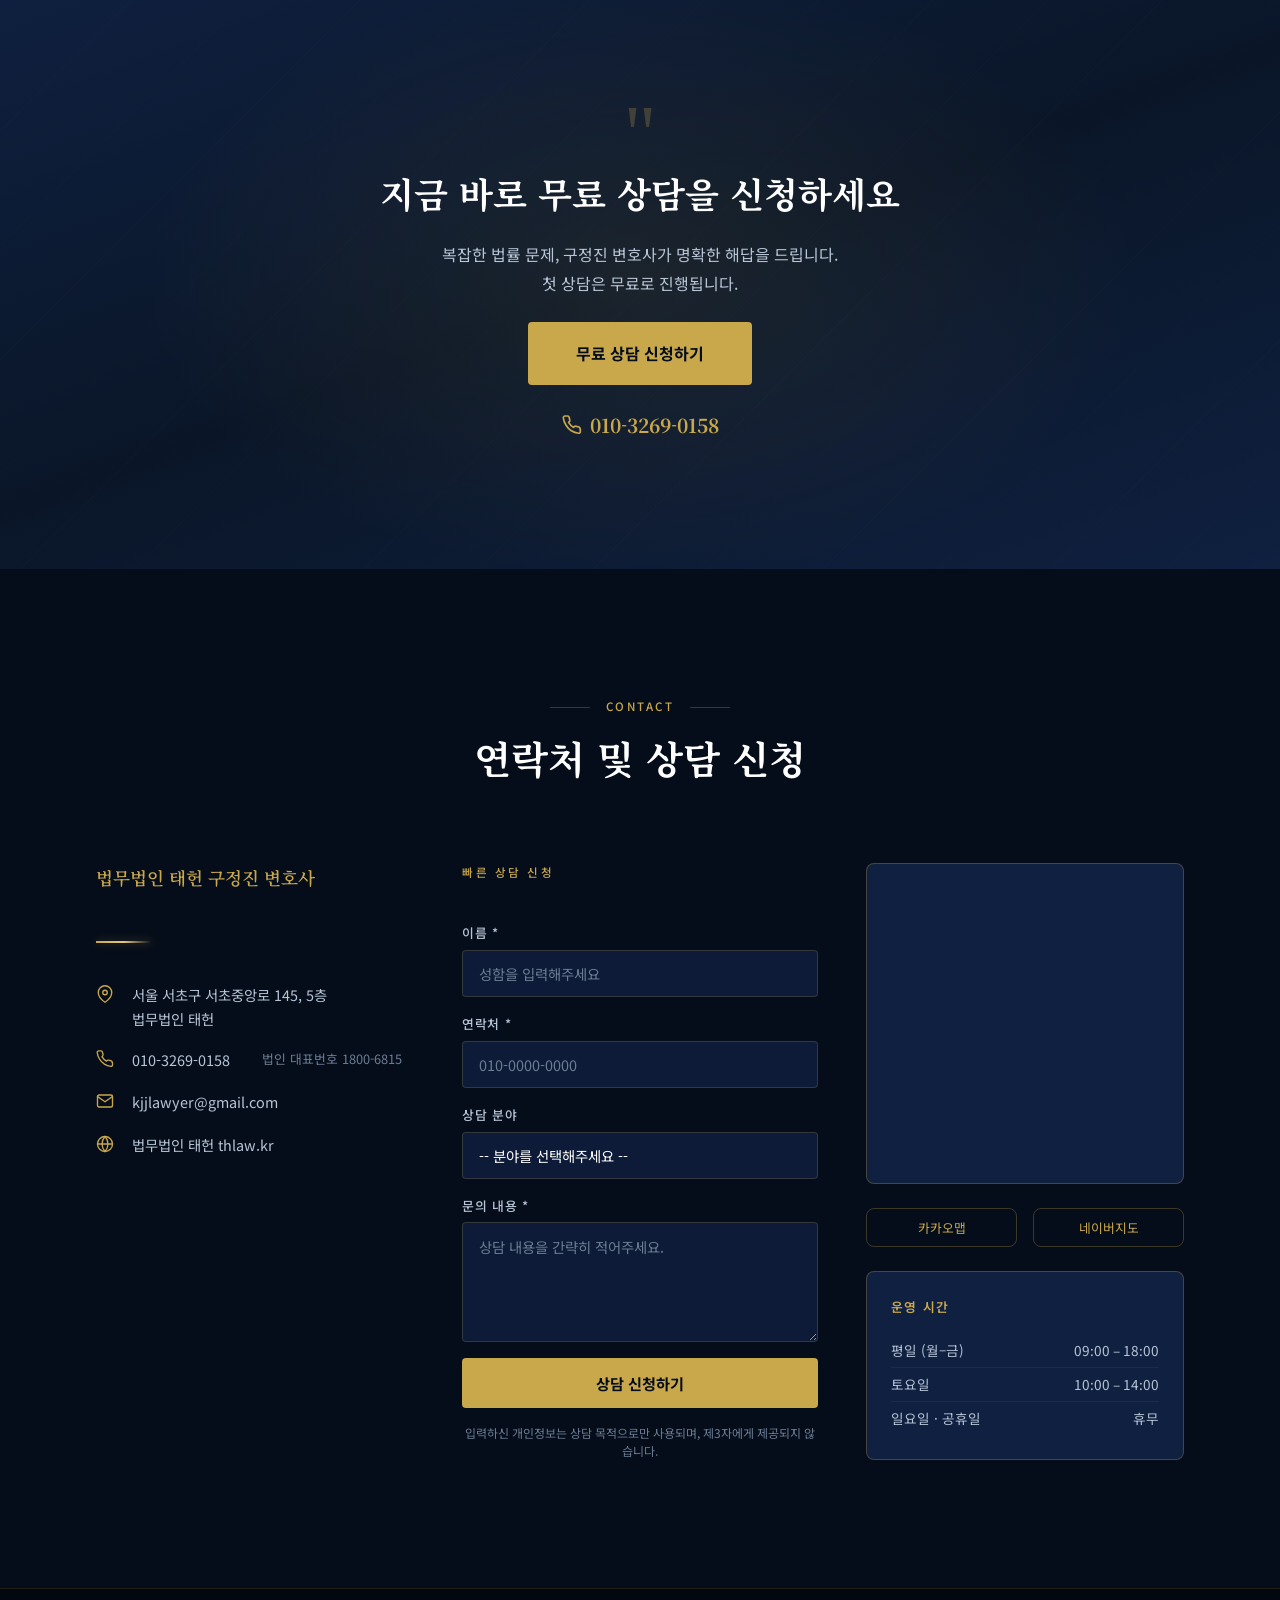
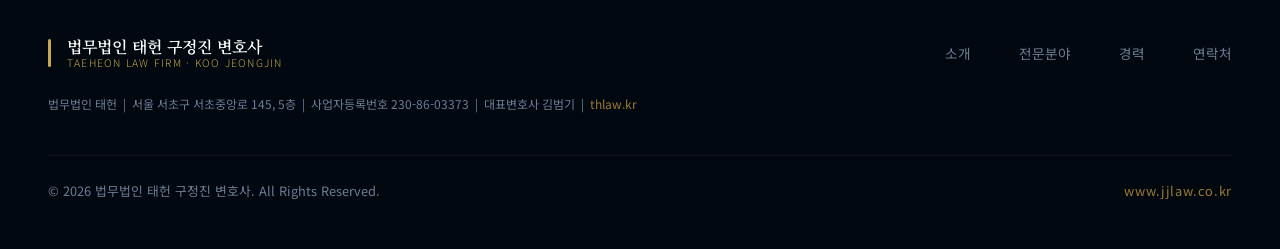
==== commit f41a1f4d: "전문분야 명칭 변경: 가정→가사, 주식·파산→기업법무 Co-Authored-By: Claude Fable 5 <noreply@anthropic.com>" ====
--- a/index.html
+++ b/index.html
@@ -4,10 +4,10 @@
   <meta charset="UTF-8" />
   <meta name="viewport" content="width=device-width, initial-scale=1.0" />
   <title>법무법인 태헌 구정진 변호사 | Your Justice, Our Commitment</title>
-  <meta name="description" content="법무법인 태헌 구정진 변호사 - 부동산·신탁, 가정, 주식/파산 전문. 서울 서초구 서초중앙로 145. 상담 010-3269-0158" />
+  <meta name="description" content="법무법인 태헌 구정진 변호사 - 부동산·신탁, 가사, 기업법무 전문. 서울 서초구 서초중앙로 145. 상담 010-3269-0158" />
   <meta name="keywords" content="구정진 변호사, 법무법인 태헌, 부동산, 신탁, 이혼, 파산, 서초구, 무료상담" />
   <meta property="og:title" content="법무법인 태헌 구정진 변호사" />
-  <meta property="og:description" content="Your Justice, Our Commitment — 부동산·가정·주식/파산 전문" />
+  <meta property="og:description" content="Your Justice, Our Commitment — 부동산·가사·기업법무 전문" />
   <meta property="og:url" content="https://www.jjlaw.co.kr" />
   <meta property="og:type" content="website" />
   <meta property="og:image" content="https://www.jjlaw.co.kr/assets/og-image.png" />
@@ -273,7 +273,7 @@
         </ul>
       </div>
 
-      <!-- Card 2: 가정 -->
+      <!-- Card 2: 가사 -->
       <div class="practice-card reveal" style="transition-delay: 0.15s;">
         <div class="practice-icon">
           <svg viewBox="0 0 24 24" aria-hidden="true">
@@ -283,7 +283,7 @@
             <path d="M16 3.13a4 4 0 0 1 0 7.75"/>
           </svg>
         </div>
-        <h3 class="practice-title">가정</h3>
+        <h3 class="practice-title">가사</h3>
         <ul class="practice-items">
           <li>이혼 소송 및 협의이혼</li>
           <li>상속 · 유언</li>
@@ -293,7 +293,7 @@
         </ul>
       </div>
 
-      <!-- Card 3: 주식/파산 -->
+      <!-- Card 3: 기업법무 -->
       <div class="practice-card reveal" style="transition-delay: 0.3s;">
         <div class="practice-icon">
           <svg viewBox="0 0 24 24" aria-hidden="true">
@@ -301,7 +301,7 @@
             <path d="M17 5H9.5a3.5 3.5 0 0 0 0 7h5a3.5 3.5 0 0 1 0 7H6"/>
           </svg>
         </div>
-        <h3 class="practice-title">주식 · 파산</h3>
+        <h3 class="practice-title">기업법무</h3>
         <ul class="practice-items">
           <li>주식 관련 소송</li>
           <li>회사법인 부도 · 소송</li>
@@ -484,8 +484,8 @@
             <select id="area" name="상담분야">
               <option value="">-- 분야를 선택해주세요 --</option>
               <option value="부동산">부동산</option>
-              <option value="가정">가정 (이혼·상속)</option>
-              <option value="주식/파산">주식 · 파산</option>
+              <option value="가사">가사 (이혼·상속)</option>
+              <option value="기업법무">기업법무</option>
               <option value="기타">기타</option>
             </select>
           </div>
--- a/css/style.css
+++ b/css/style.css
@@ -231,6 +231,7 @@
   display: flex;
   align-items: center;
   padding: 0 var(--sp-lg);
+  background: linear-gradient(to bottom, rgba(5, 13, 26, 0.7), rgba(5, 13, 26, 0));
   transition: background 0.4s ease, box-shadow 0.4s ease;
 }
 
@@ -284,45 +285,81 @@
 .nav-links {
   display: flex;
   align-items: center;
-  gap: var(--sp-lg);
-}
-
+  gap: 4px;
+}
+
+/* 텍스트 링크 — 버튼과 같은 높이의 박스로 만들어 수직 정렬을 맞춤 */
 .nav-links a {
-  font-size: 0.875rem;
+  display: inline-flex;
+  align-items: center;
+  height: 40px;
+  padding: 0 14px;
+  font-size: 0.9375rem;
   font-weight: 500;
-  color: var(--white-muted);
+  letter-spacing: 0.04em;
+  line-height: 1;
+  color: rgba(255, 255, 255, 0.82);
+  position: relative;
   transition: color var(--transition);
-  position: relative;
-  padding-bottom: 4px;
 }
 
 .nav-links a::after {
   content: '';
   position: absolute;
-  bottom: 0; left: 0;
-  width: 0; height: 1px;
+  left: 14px; right: 14px;
+  bottom: 6px;
+  height: 1px;
   background: var(--gold);
-  transition: width var(--transition);
+  transform: scaleX(0);
+  transform-origin: left;
+  transition: transform var(--transition);
 }
 
 .nav-links a:hover,
 .nav-links a.active {
-  color: var(--white);
+  color: #fff;
 }
 
 .nav-links a:hover::after,
 .nav-links a.active::after {
-  width: 100%;
-}
-
-/* btn-gold-sm은 nav-links a 색상 상속을 덮어써야 함 */
+  transform: scaleX(1);
+}
+
+/* CTA 버튼 — 링크 그룹과 구분선으로 분리 */
 .nav-links .btn-gold-sm {
+  height: 40px;
+  padding: 0 22px;
+  margin-left: 20px;
+  font-size: 0.875rem;
+  font-weight: 700;
+  letter-spacing: 0.04em;
   color: var(--navy-darkest);
-  font-weight: 700;
+  background: var(--gold);
+  border-radius: var(--radius-sm);
+  box-shadow: 0 2px 12px rgba(201, 168, 76, 0.25);
+  transition: background var(--transition), box-shadow var(--transition), transform var(--transition);
+}
+
+.nav-links .btn-gold-sm::before {
+  content: '';
+  position: absolute;
+  left: -20px;
+  top: 50%;
+  width: 1px;
+  height: 22px;
+  transform: translateY(-50%);
+  background: rgba(255, 255, 255, 0.18);
 }
 
 .nav-links .btn-gold-sm::after {
   display: none;
+}
+
+.nav-links .btn-gold-sm:hover {
+  background: var(--gold-light);
+  box-shadow: 0 4px 18px rgba(201, 168, 76, 0.4);
+  transform: translateY(-1px);
+  color: var(--navy-darkest);
 }
 
 /* Hamburger */
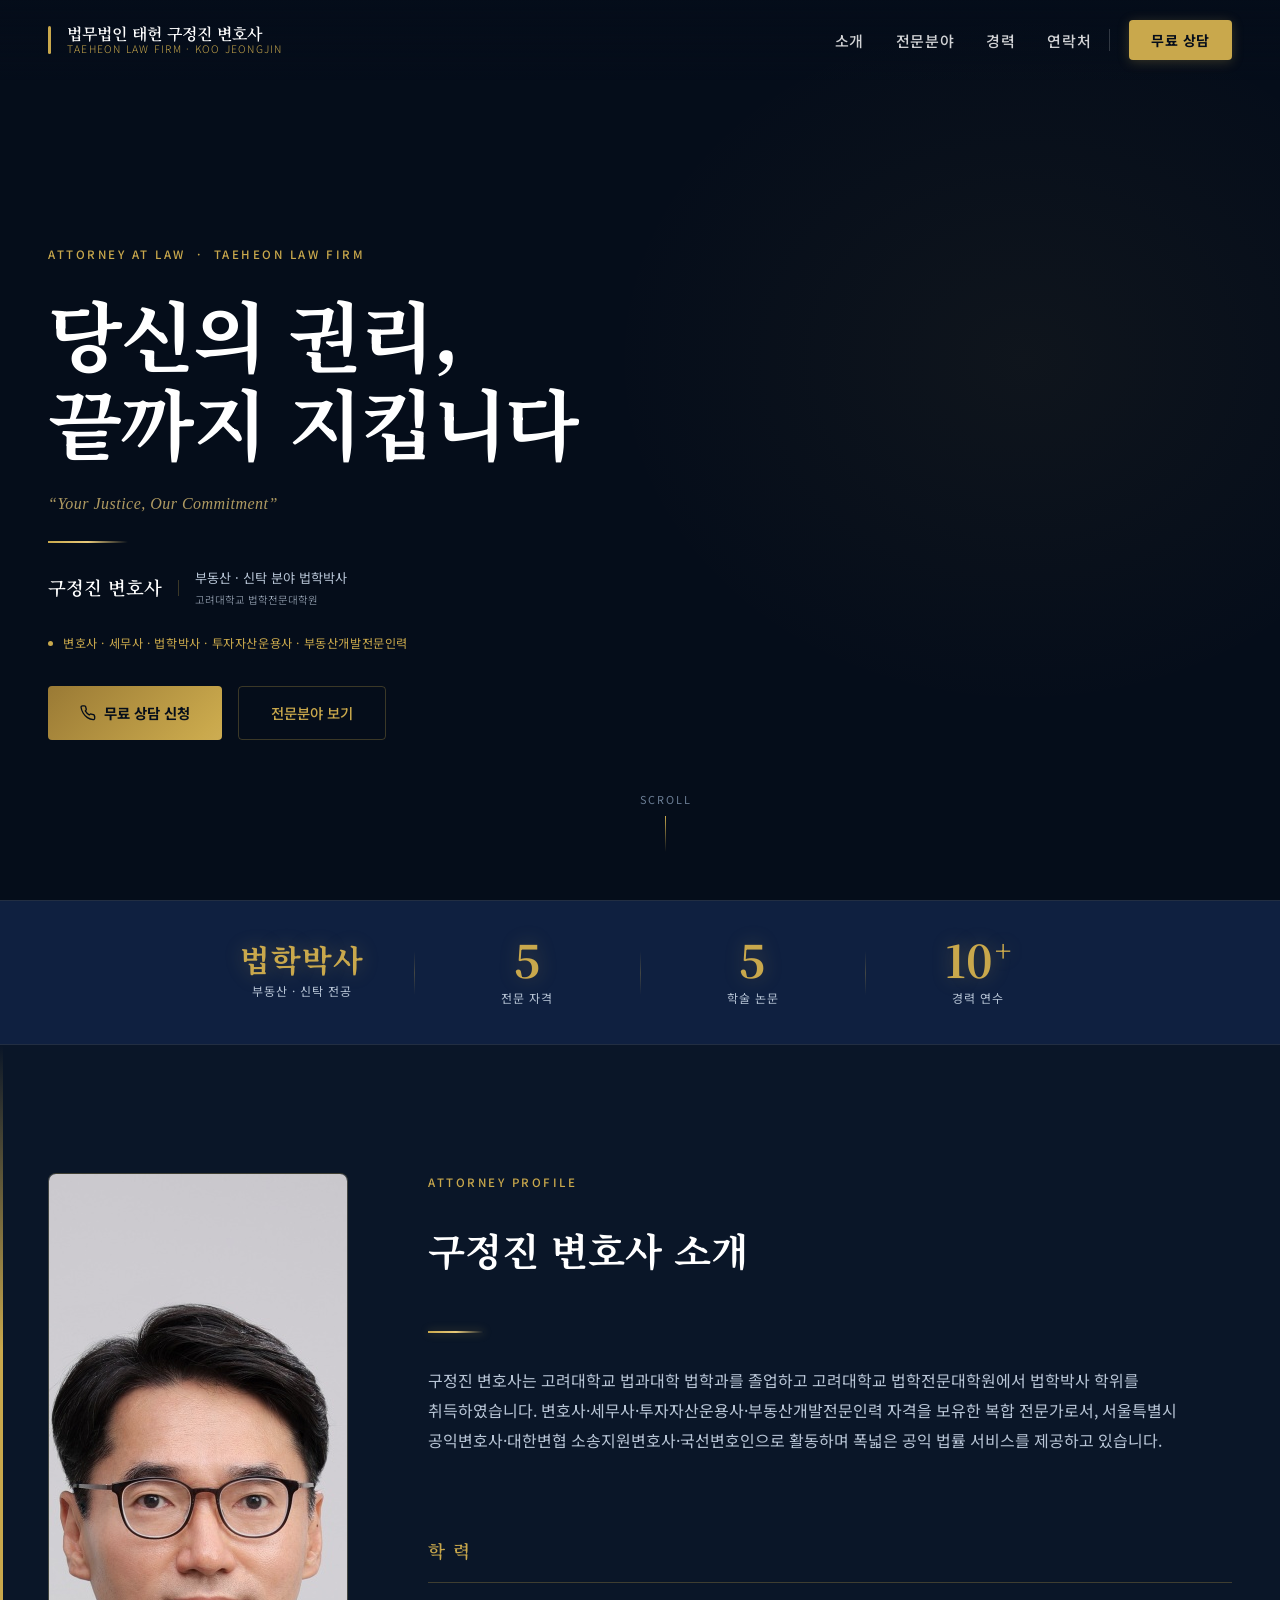
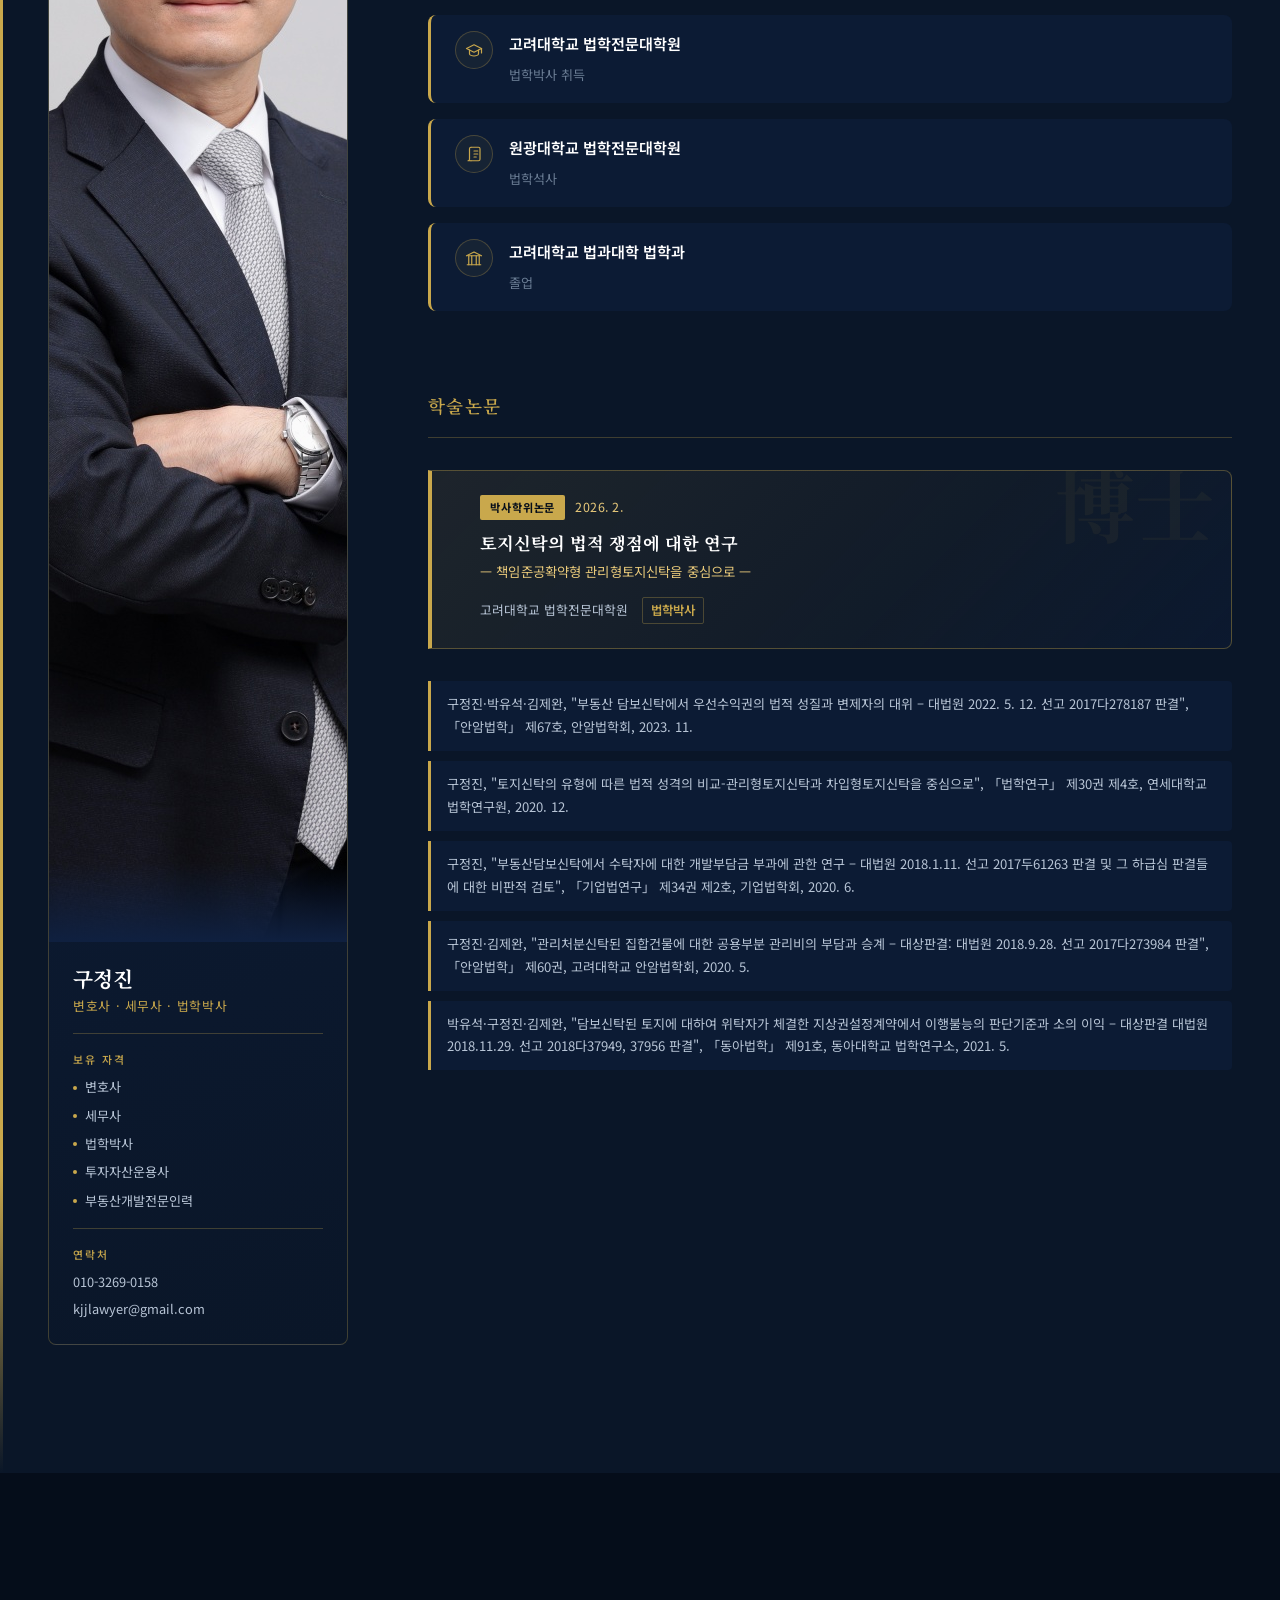
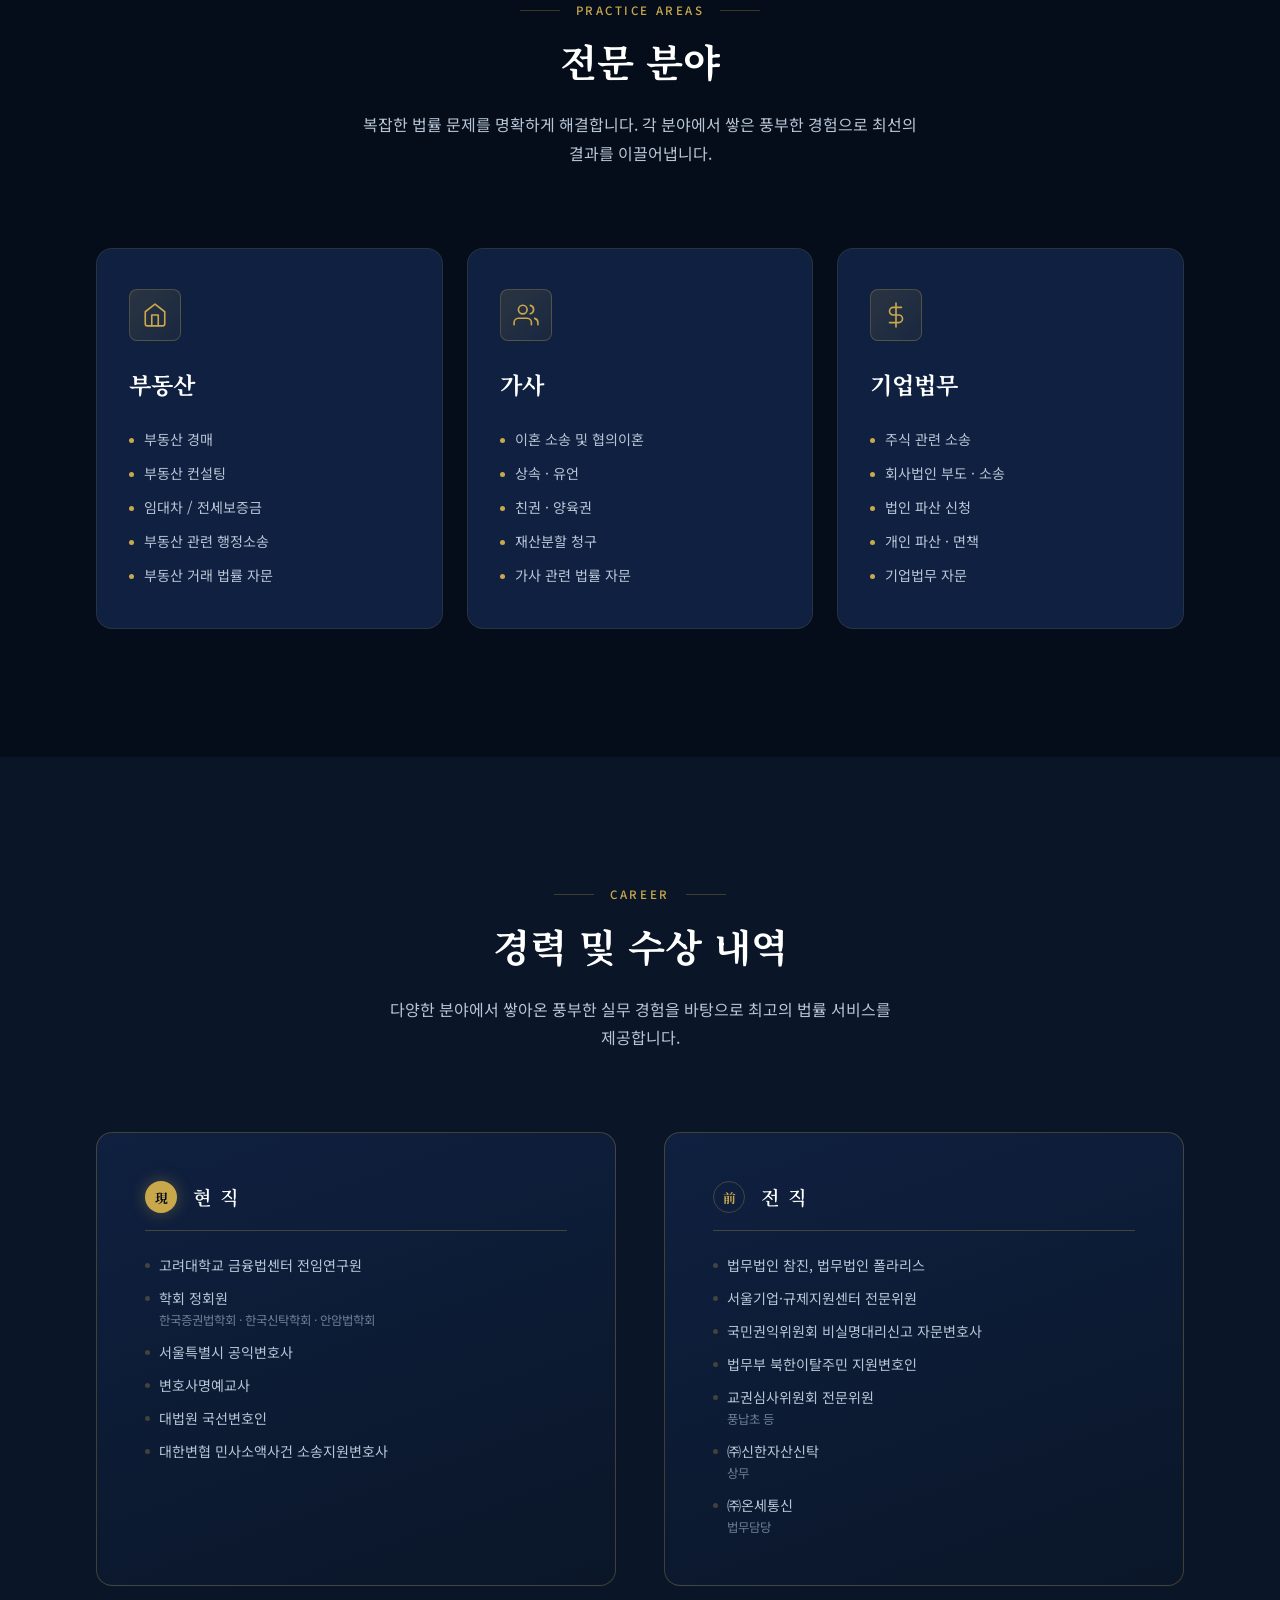
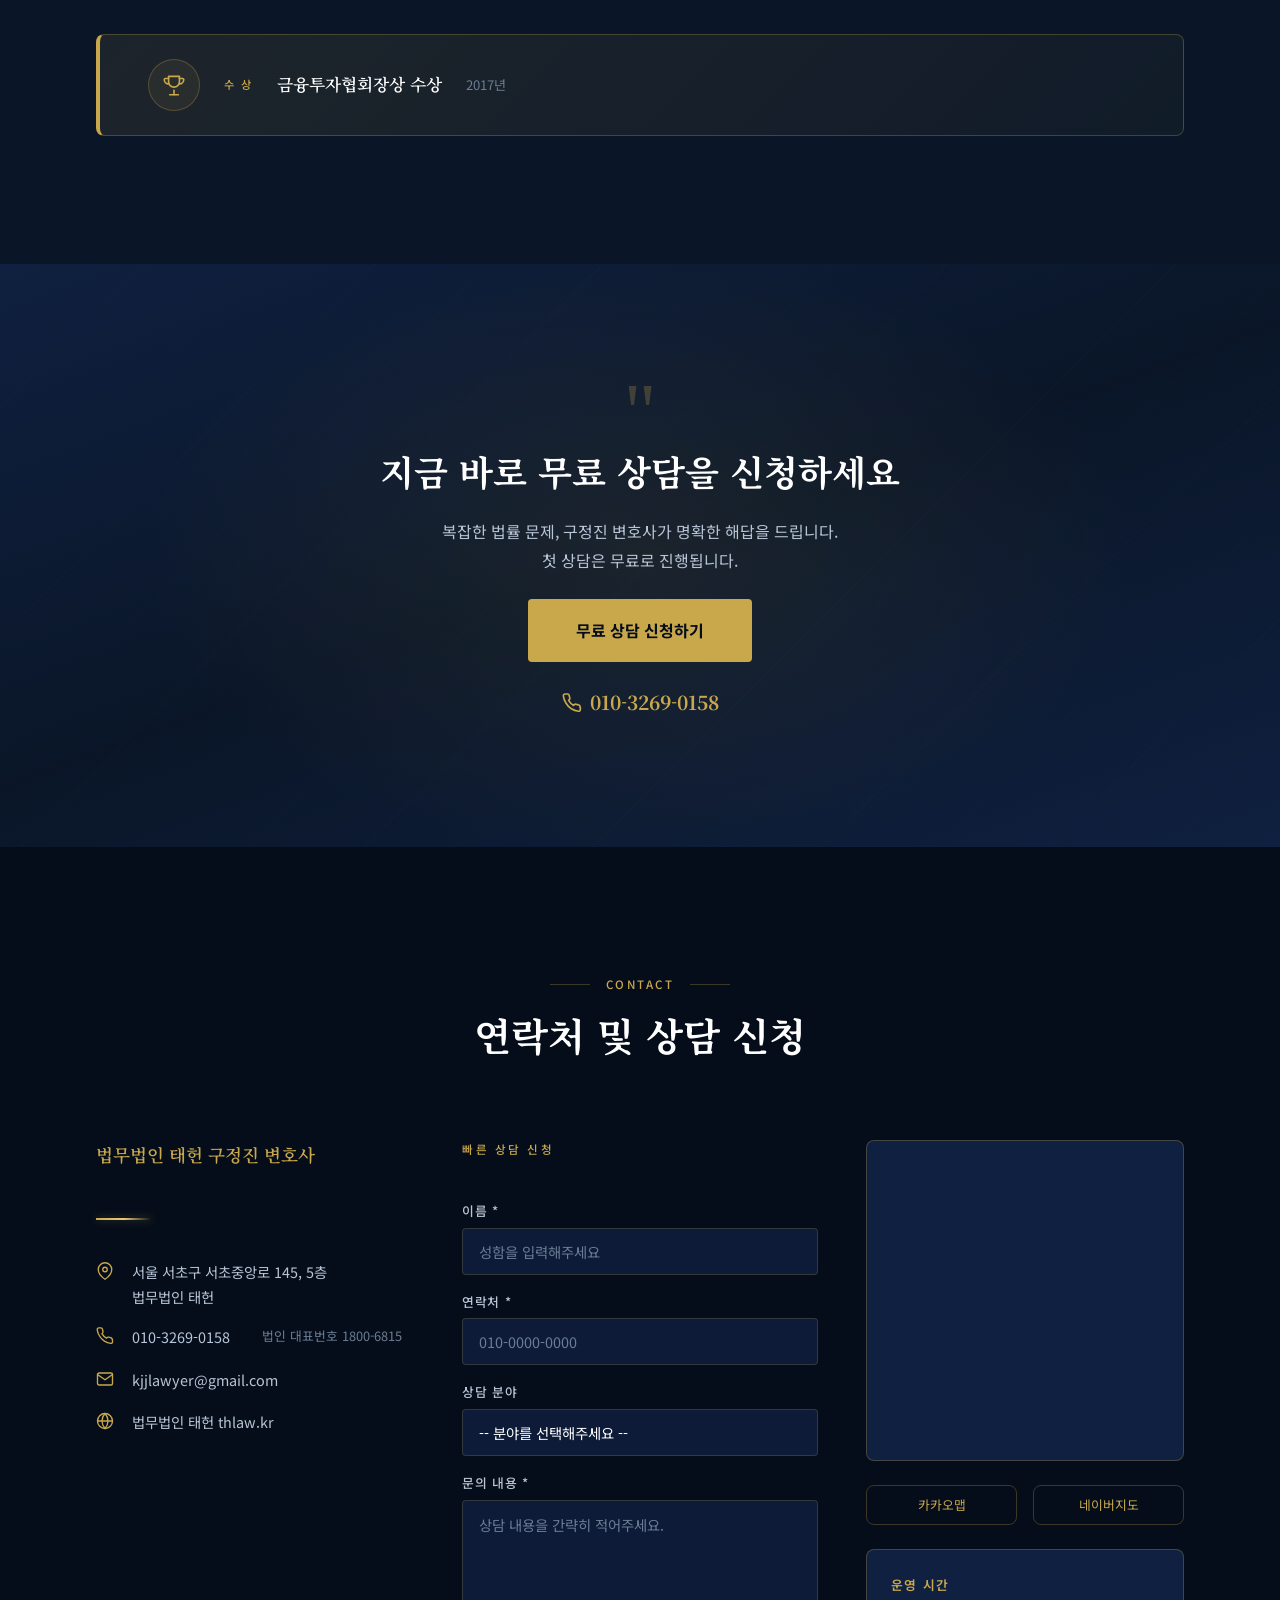
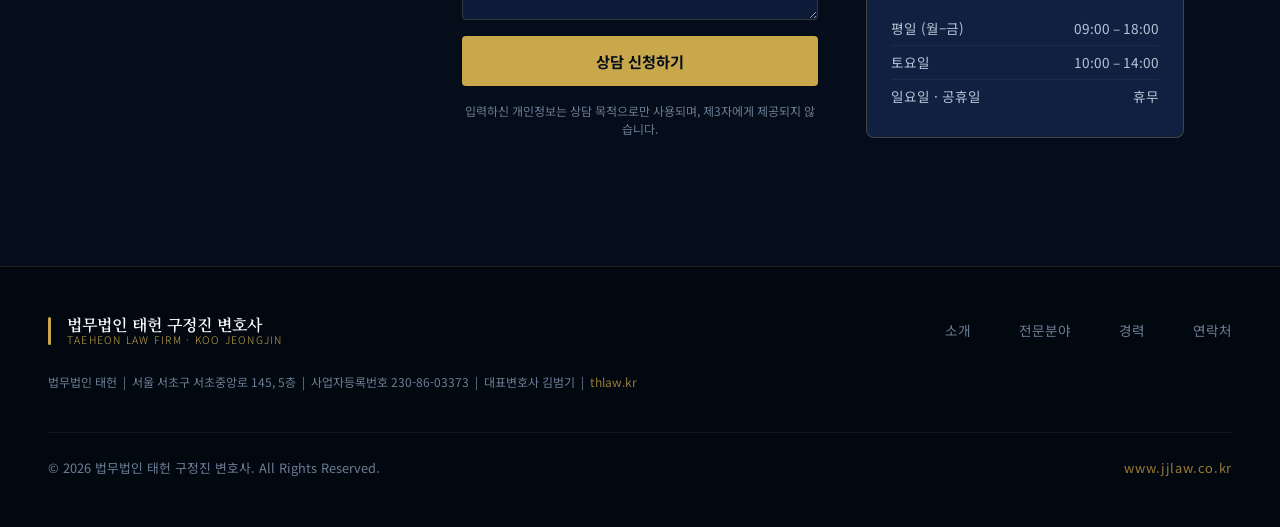
==== commit 8b5717b1: "SEO 기반 구축 + 디자인 디테일 개선 SEO: 타이틀/설명 키워드 최적화, JSON-LD(Attorney/LegalService/WebSite), robots.txt·sitem" ====
--- a/index.html
+++ b/index.html
@@ -3,22 +3,94 @@
 <head>
   <meta charset="UTF-8" />
   <meta name="viewport" content="width=device-width, initial-scale=1.0" />
-  <title>법무법인 태헌 구정진 변호사 | Your Justice, Our Commitment</title>
-  <meta name="description" content="법무법인 태헌 구정진 변호사 - 부동산·신탁, 가사, 기업법무 전문. 서울 서초구 서초중앙로 145. 상담 010-3269-0158" />
-  <meta name="keywords" content="구정진 변호사, 법무법인 태헌, 부동산, 신탁, 이혼, 파산, 서초구, 무료상담" />
-  <meta property="og:title" content="법무법인 태헌 구정진 변호사" />
-  <meta property="og:description" content="Your Justice, Our Commitment — 부동산·가사·기업법무 전문" />
-  <meta property="og:url" content="https://www.jjlaw.co.kr" />
+  <title>구정진 변호사 | 부동산·신탁 전문 법학박사 · 세무사 | 법무법인 태헌 서초</title>
+  <meta name="description" content="부동산·신탁 분야 법학박사 구정진 변호사(변호사·세무사·투자자산운용사). 부동산 경매·임대차·신탁, 가사(이혼·상속), 기업법무 상담. 법무법인 태헌, 서울 서초구 서초중앙로 145. ☎ 010-3269-0158" />
+  <meta name="keywords" content="구정진 변호사, 법무법인 태헌, 서초 변호사, 부동산 변호사, 신탁 변호사, 담보신탁, 토지신탁, 부동산 경매, 이혼 변호사, 상속, 기업법무, 세무사 변호사" />
+  <meta property="og:title" content="구정진 변호사 | 부동산·신탁 전문 법학박사 | 법무법인 태헌" />
+  <meta property="og:description" content="부동산·신탁 분야 법학박사, 변호사·세무사 구정진. 부동산 · 가사 · 기업법무 상담 — 서울 서초구" />
+  <meta property="og:url" content="https://www.jjlaw.co.kr/" />
+  <meta property="og:locale" content="ko_KR" />
+  <meta name="robots" content="index, follow, max-image-preview:large" />
   <meta property="og:type" content="website" />
   <meta property="og:image" content="https://www.jjlaw.co.kr/assets/og-image.png" />
   <meta property="og:image:width" content="1200" />
   <meta property="og:image:height" content="628" />
   <meta name="twitter:card" content="summary_large_image" />
-  <link rel="icon" type="image/svg+xml" href="assets/favicon.svg" />
-  <link rel="canonical" href="https://www.jjlaw.co.kr" />
+  <link rel="icon" href="/favicon.ico" sizes="32x32" />
+  <link rel="icon" type="image/svg+xml" href="/assets/favicon.svg" />
+  <link rel="apple-touch-icon" href="/assets/apple-touch-icon.png" />
+  <link rel="canonical" href="https://www.jjlaw.co.kr/" />
   <link rel="preconnect" href="https://fonts.googleapis.com" />
   <link rel="preconnect" href="https://fonts.gstatic.com" crossorigin />
   <link href="https://fonts.googleapis.com/css2?family=Noto+Serif+KR:wght@400;600;700&family=Noto+Sans+KR:wght@300;400;500;700&display=swap" rel="stylesheet" />
+  <script type="application/ld+json">
+  {
+    "@context": "https://schema.org",
+    "@graph": [
+      {
+        "@type": "Attorney",
+        "@id": "https://www.jjlaw.co.kr/#attorney",
+        "name": "구정진 변호사",
+        "alternateName": "Koo Jeongjin",
+        "url": "https://www.jjlaw.co.kr/",
+        "image": "https://www.jjlaw.co.kr/photo.jpg",
+        "telephone": "+82-10-3269-0158",
+        "email": "kjjlawyer@gmail.com",
+        "description": "부동산·신탁 분야 법학박사, 변호사·세무사·투자자산운용사·부동산개발전문인력. 부동산, 가사, 기업법무 전문.",
+        "address": {
+          "@type": "PostalAddress",
+          "streetAddress": "서초중앙로 145, 5층",
+          "addressLocality": "서초구",
+          "addressRegion": "서울특별시",
+          "addressCountry": "KR"
+        },
+        "areaServed": "서울특별시",
+        "knowsAbout": ["부동산", "부동산신탁", "담보신탁", "토지신탁", "부동산 경매", "임대차", "이혼", "상속", "기업법무", "세무"],
+        "hasCredential": [
+          {"@type": "EducationalOccupationalCredential", "credentialCategory": "degree", "name": "법학박사", "recognizedBy": {"@type": "CollegeOrUniversity", "name": "고려대학교 법학전문대학원"}},
+          {"@type": "EducationalOccupationalCredential", "credentialCategory": "degree", "name": "법학석사", "recognizedBy": {"@type": "CollegeOrUniversity", "name": "원광대학교 법학전문대학원"}},
+          {"@type": "EducationalOccupationalCredential", "credentialCategory": "license", "name": "변호사"},
+          {"@type": "EducationalOccupationalCredential", "credentialCategory": "license", "name": "세무사"},
+          {"@type": "EducationalOccupationalCredential", "credentialCategory": "license", "name": "투자자산운용사"}
+        ],
+        "alumniOf": [
+          {"@type": "CollegeOrUniversity", "name": "고려대학교 법학전문대학원"},
+          {"@type": "CollegeOrUniversity", "name": "원광대학교 법학전문대학원"},
+          {"@type": "CollegeOrUniversity", "name": "고려대학교 법과대학"}
+        ],
+        "worksFor": {"@id": "https://www.jjlaw.co.kr/#firm"},
+        "award": "금융투자협회장상 (2017)"
+      },
+      {
+        "@type": "LegalService",
+        "@id": "https://www.jjlaw.co.kr/#firm",
+        "name": "법무법인 태헌",
+        "url": "https://thlaw.kr/",
+        "telephone": "+82-1800-6815",
+        "address": {
+          "@type": "PostalAddress",
+          "streetAddress": "서초중앙로 145, 5층",
+          "addressLocality": "서초구",
+          "addressRegion": "서울특별시",
+          "addressCountry": "KR"
+        },
+        "openingHoursSpecification": [
+          {"@type": "OpeningHoursSpecification", "dayOfWeek": ["Monday","Tuesday","Wednesday","Thursday","Friday"], "opens": "09:00", "closes": "18:00"},
+          {"@type": "OpeningHoursSpecification", "dayOfWeek": "Saturday", "opens": "10:00", "closes": "14:00"}
+        ],
+        "employee": {"@id": "https://www.jjlaw.co.kr/#attorney"}
+      },
+      {
+        "@type": "WebSite",
+        "@id": "https://www.jjlaw.co.kr/#website",
+        "url": "https://www.jjlaw.co.kr/",
+        "name": "구정진 변호사 | 법무법인 태헌",
+        "inLanguage": "ko-KR",
+        "about": {"@id": "https://www.jjlaw.co.kr/#attorney"}
+      }
+    ]
+  }
+  </script>
   <link rel="stylesheet" href="css/style.css" />
 </head>
 <body>
@@ -85,7 +157,7 @@
       <div class="hero-profile-row">
         <span class="hero-name">구정진 변호사</span>
         <span class="hero-profile-sep" aria-hidden="true"></span>
-        <span class="hero-edu">고려대학교 법학전문대학원 법학박사</span>
+        <span class="hero-edu">부동산 · 신탁 분야 법학박사 <span class="hero-edu-sub">고려대학교 법학전문대학원</span></span>
       </div>
 
       <div class="hero-cred-strip">
@@ -118,6 +190,11 @@
 <section id="profile-strip">
   <div class="profile-strip-inner">
     <div class="pstrip-item">
+      <span class="pstrip-num pstrip-text">법학박사</span>
+      <span class="pstrip-label">부동산 · 신탁 전공</span>
+    </div>
+    <div class="pstrip-sep" aria-hidden="true"></div>
+    <div class="pstrip-item">
       <span class="pstrip-num">5</span>
       <span class="pstrip-label">전문 자격</span>
     </div>
@@ -128,13 +205,8 @@
     </div>
     <div class="pstrip-sep" aria-hidden="true"></div>
     <div class="pstrip-item">
-      <span class="pstrip-num">10+</span>
+      <span class="pstrip-num">10<span class="pstrip-plus">+</span></span>
       <span class="pstrip-label">경력 연수</span>
-    </div>
-    <div class="pstrip-sep" aria-hidden="true"></div>
-    <div class="pstrip-item">
-      <span class="pstrip-num">6</span>
-      <span class="pstrip-label">현직 활동</span>
     </div>
   </div>
 </section>
@@ -149,7 +221,7 @@
     <aside class="about-sidebar reveal">
       <div class="sidebar-block">
         <div class="sidebar-photo-wrap">
-          <img class="sidebar-portrait" src="photo.jpg" alt="구정진 변호사 프로필 사진" />
+          <img class="sidebar-portrait" src="photo.jpg" alt="구정진 변호사 프로필 사진" width="912" height="1368" loading="lazy" />
         </div>
         <div class="sidebar-info">
           <p class="sidebar-name">구정진</p>
@@ -189,21 +261,21 @@
         <p class="about-section-hd">학 력</p>
         <div class="edu-list">
           <div class="edu-item">
-            <span class="edu-icon">🎓</span>
+            <span class="edu-icon" aria-hidden="true"><svg viewBox="0 0 24 24" fill="none" stroke="currentColor" stroke-width="1.6" stroke-linecap="round" stroke-linejoin="round"><path d="M22 10L12 5 2 10l10 5 10-5z"/><path d="M6 12v5c0 1.5 3 3 6 3s6-1.5 6-3v-5"/><path d="M22 10v6"/></svg></span>
             <div class="edu-text">
               <strong>고려대학교 법학전문대학원</strong>
               <span>법학박사 취득</span>
             </div>
           </div>
           <div class="edu-item">
-            <span class="edu-icon" aria-hidden="true">📜</span>
+            <span class="edu-icon" aria-hidden="true"><svg viewBox="0 0 24 24" fill="none" stroke="currentColor" stroke-width="1.6" stroke-linecap="round" stroke-linejoin="round"><path d="M8 3h10a2 2 0 0 1 2 2v14a2 2 0 0 1-2 2H8"/><path d="M8 3a2 2 0 0 0-2 2v14a2 2 0 0 1-2 2h4"/><path d="M12 8h5M12 12h5M12 16h3"/></svg></span>
             <div class="edu-text">
               <strong>원광대학교 법학전문대학원</strong>
               <span>법학석사</span>
             </div>
           </div>
           <div class="edu-item">
-            <span class="edu-icon">🏛️</span>
+            <span class="edu-icon" aria-hidden="true"><svg viewBox="0 0 24 24" fill="none" stroke="currentColor" stroke-width="1.6" stroke-linecap="round" stroke-linejoin="round"><path d="M3 21h18"/><path d="M5 21V9M9 21V9M15 21V9M19 21V9"/><path d="M2 9l10-5 10 5"/><path d="M4 9h16"/></svg></span>
             <div class="edu-text">
               <strong>고려대학교 법과대학 법학과</strong>
               <span>졸업</span>
@@ -379,7 +451,7 @@
     <!-- Award Strip -->
     <div class="career-award reveal">
       <div class="career-award-inner">
-        <span class="career-award-icon" aria-hidden="true">🏆</span>
+        <span class="career-award-icon" aria-hidden="true"><svg viewBox="0 0 24 24" fill="none" stroke="currentColor" stroke-width="1.5" stroke-linecap="round" stroke-linejoin="round"><path d="M8 21h8"/><path d="M12 17v4"/><path d="M7 4h10v5a5 5 0 0 1-10 0V4z"/><path d="M7 6H4a1 1 0 0 0-1 1 4 4 0 0 0 4 4"/><path d="M17 6h3a1 1 0 0 1 1 1 4 4 0 0 1-4 4"/></svg></span>
         <div class="career-award-text">
           <p class="career-award-label">수 상</p>
           <p class="career-award-title">금융투자협회장상 수상</p>
--- a/css/style.css
+++ b/css/style.css
@@ -587,6 +587,14 @@
 }
 
 /* Credential strip */
+.hero-edu-sub {
+  display: block;
+  font-size: 0.8em;
+  font-weight: 300;
+  color: var(--white-muted);
+  margin-top: 2px;
+}
+
 .hero-cred-strip {
   display: flex;
   align-items: center;
@@ -697,6 +705,17 @@
   text-shadow: 0 0 20px rgba(201, 168, 76, 0.3);
 }
 
+.pstrip-num.pstrip-text {
+  font-size: clamp(1.35rem, 2.4vw, 2rem);
+  letter-spacing: 0.04em;
+}
+
+.pstrip-plus {
+  font-size: 0.6em;
+  vertical-align: top;
+  margin-left: 2px;
+}
+
 .pstrip-label {
   font-size: 0.75rem;
   color: var(--white-muted);
@@ -898,9 +917,21 @@
 }
 
 .edu-icon {
-  font-size: 1.1rem;
+  width: 38px;
+  height: 38px;
   flex-shrink: 0;
-  margin-top: 2px;
+  display: inline-flex;
+  align-items: center;
+  justify-content: center;
+  border: 1px solid var(--gold-border);
+  border-radius: 50%;
+  color: var(--gold);
+  background: rgba(201, 168, 76, 0.06);
+}
+
+.edu-icon svg {
+  width: 18px;
+  height: 18px;
 }
 
 .edu-text strong {
@@ -1295,8 +1326,21 @@
 }
 
 .career-award-icon {
-  font-size: 1.8rem;
+  width: 52px;
+  height: 52px;
   flex-shrink: 0;
+  display: inline-flex;
+  align-items: center;
+  justify-content: center;
+  border: 1px solid var(--gold-border);
+  border-radius: 50%;
+  color: var(--gold);
+  background: rgba(201, 168, 76, 0.08);
+}
+
+.career-award-icon svg {
+  width: 26px;
+  height: 26px;
 }
 
 .career-award-text {
@@ -1924,3 +1968,13 @@
     padding: var(--sp-md);
   }
 }
+
+/* 모션 최소화 설정 존중 */
+@media (prefers-reduced-motion: reduce) {
+  *, *::before, *::after {
+    animation-duration: 0.01ms !important;
+    animation-iteration-count: 1 !important;
+    transition-duration: 0.01ms !important;
+  }
+  .reveal, .reveal-left, .reveal-right { opacity: 1; transform: none; }
+}
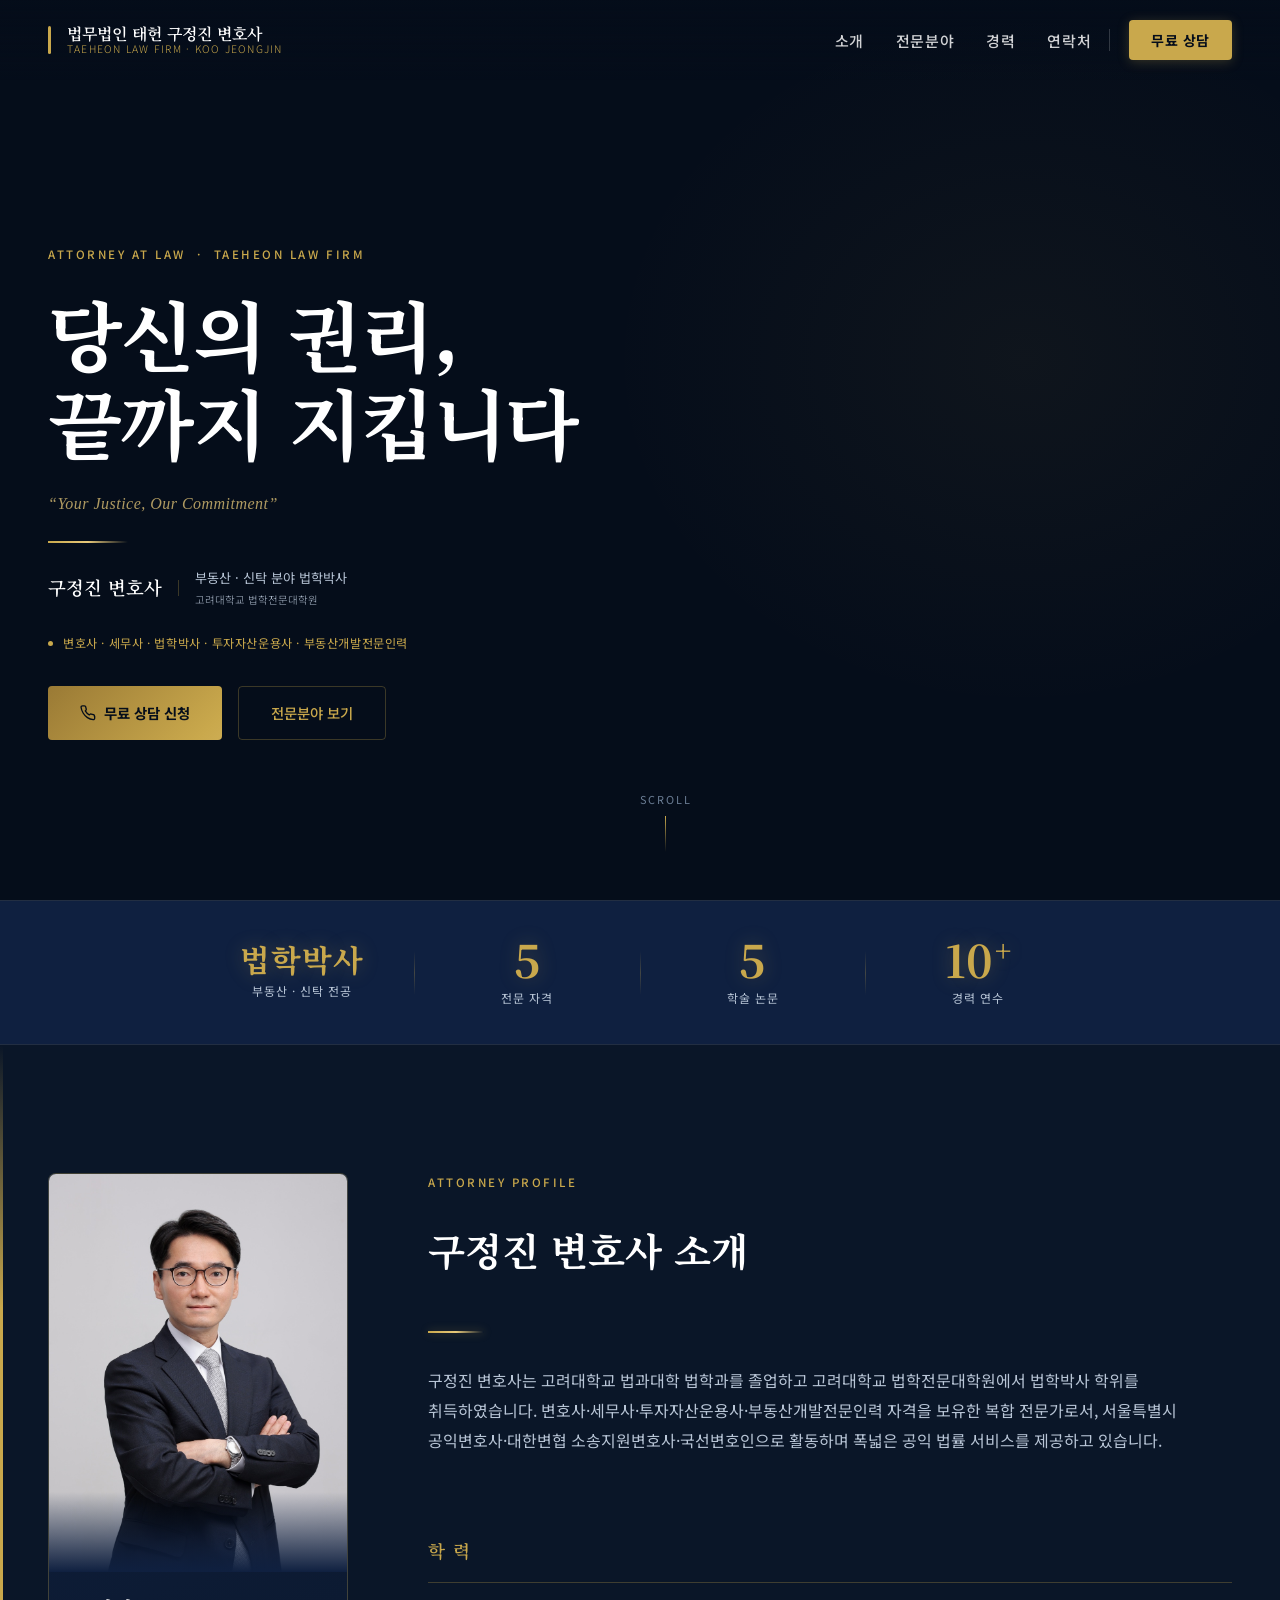
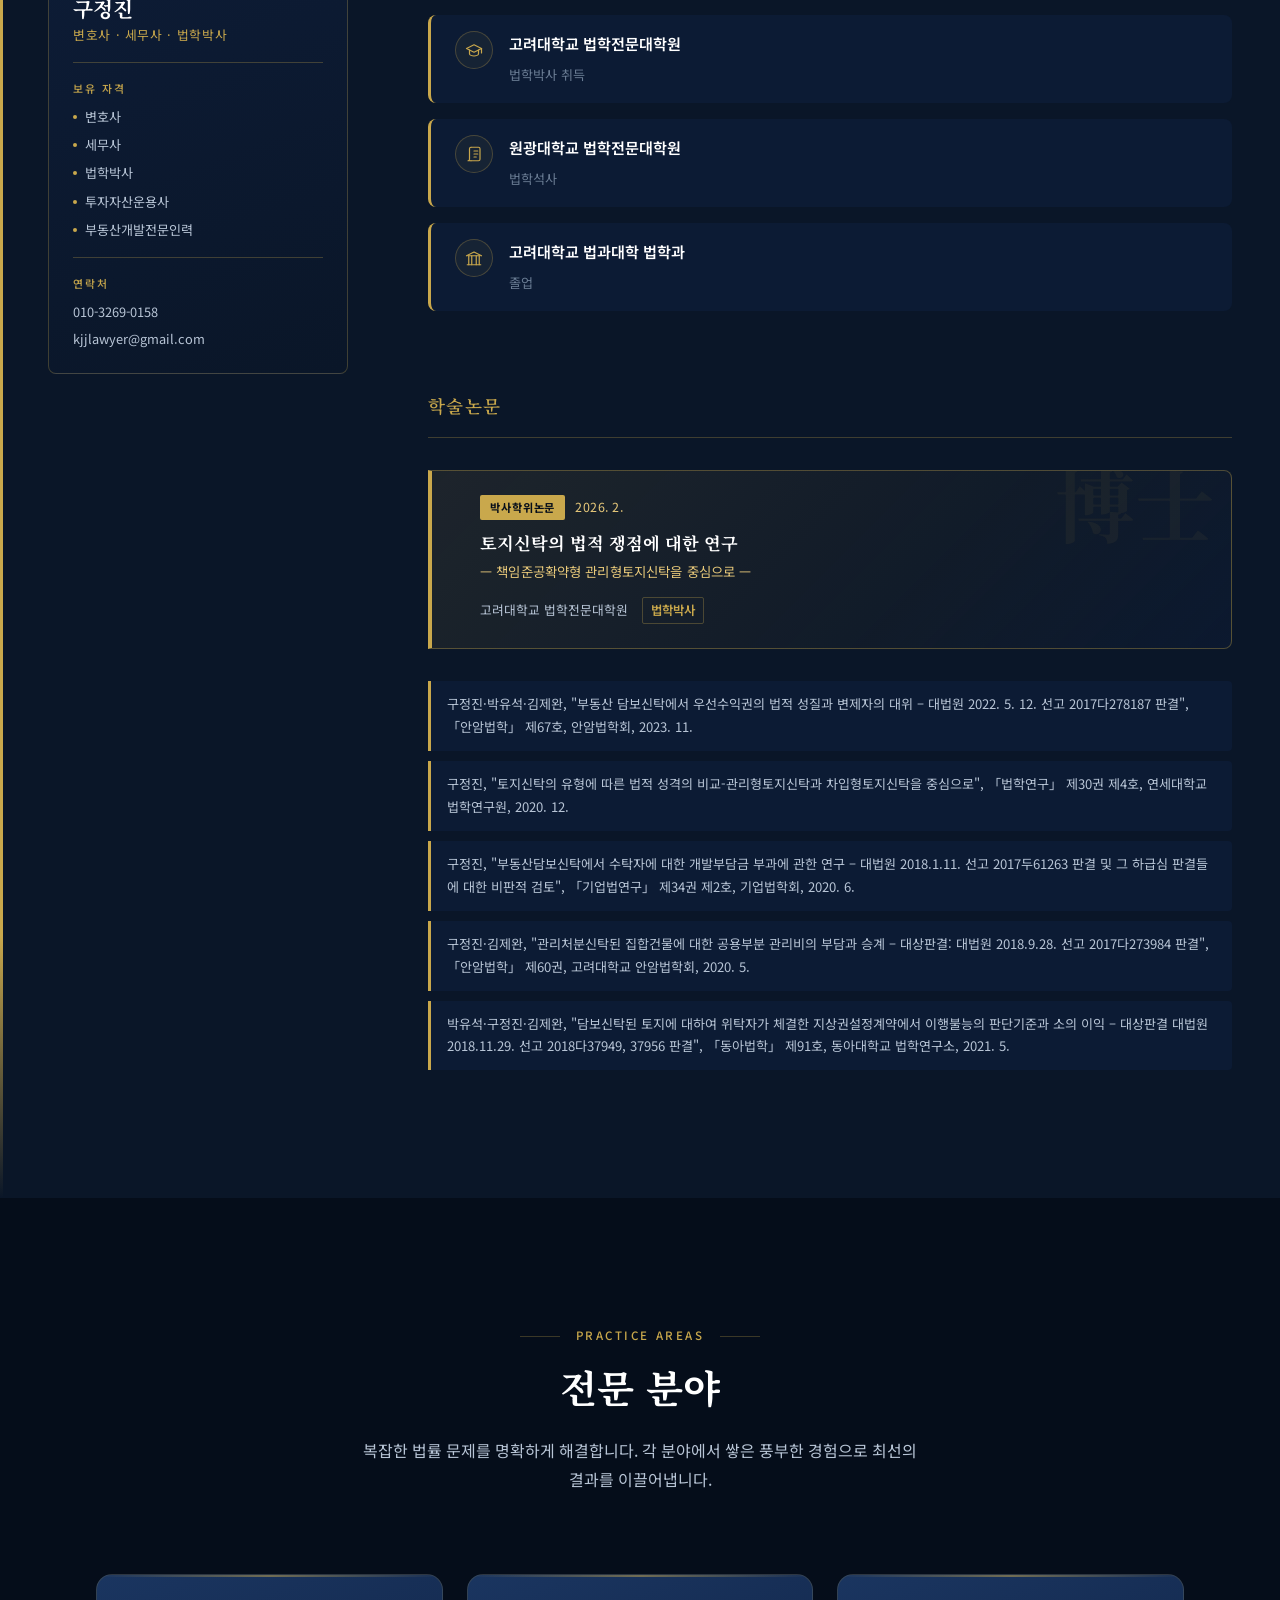
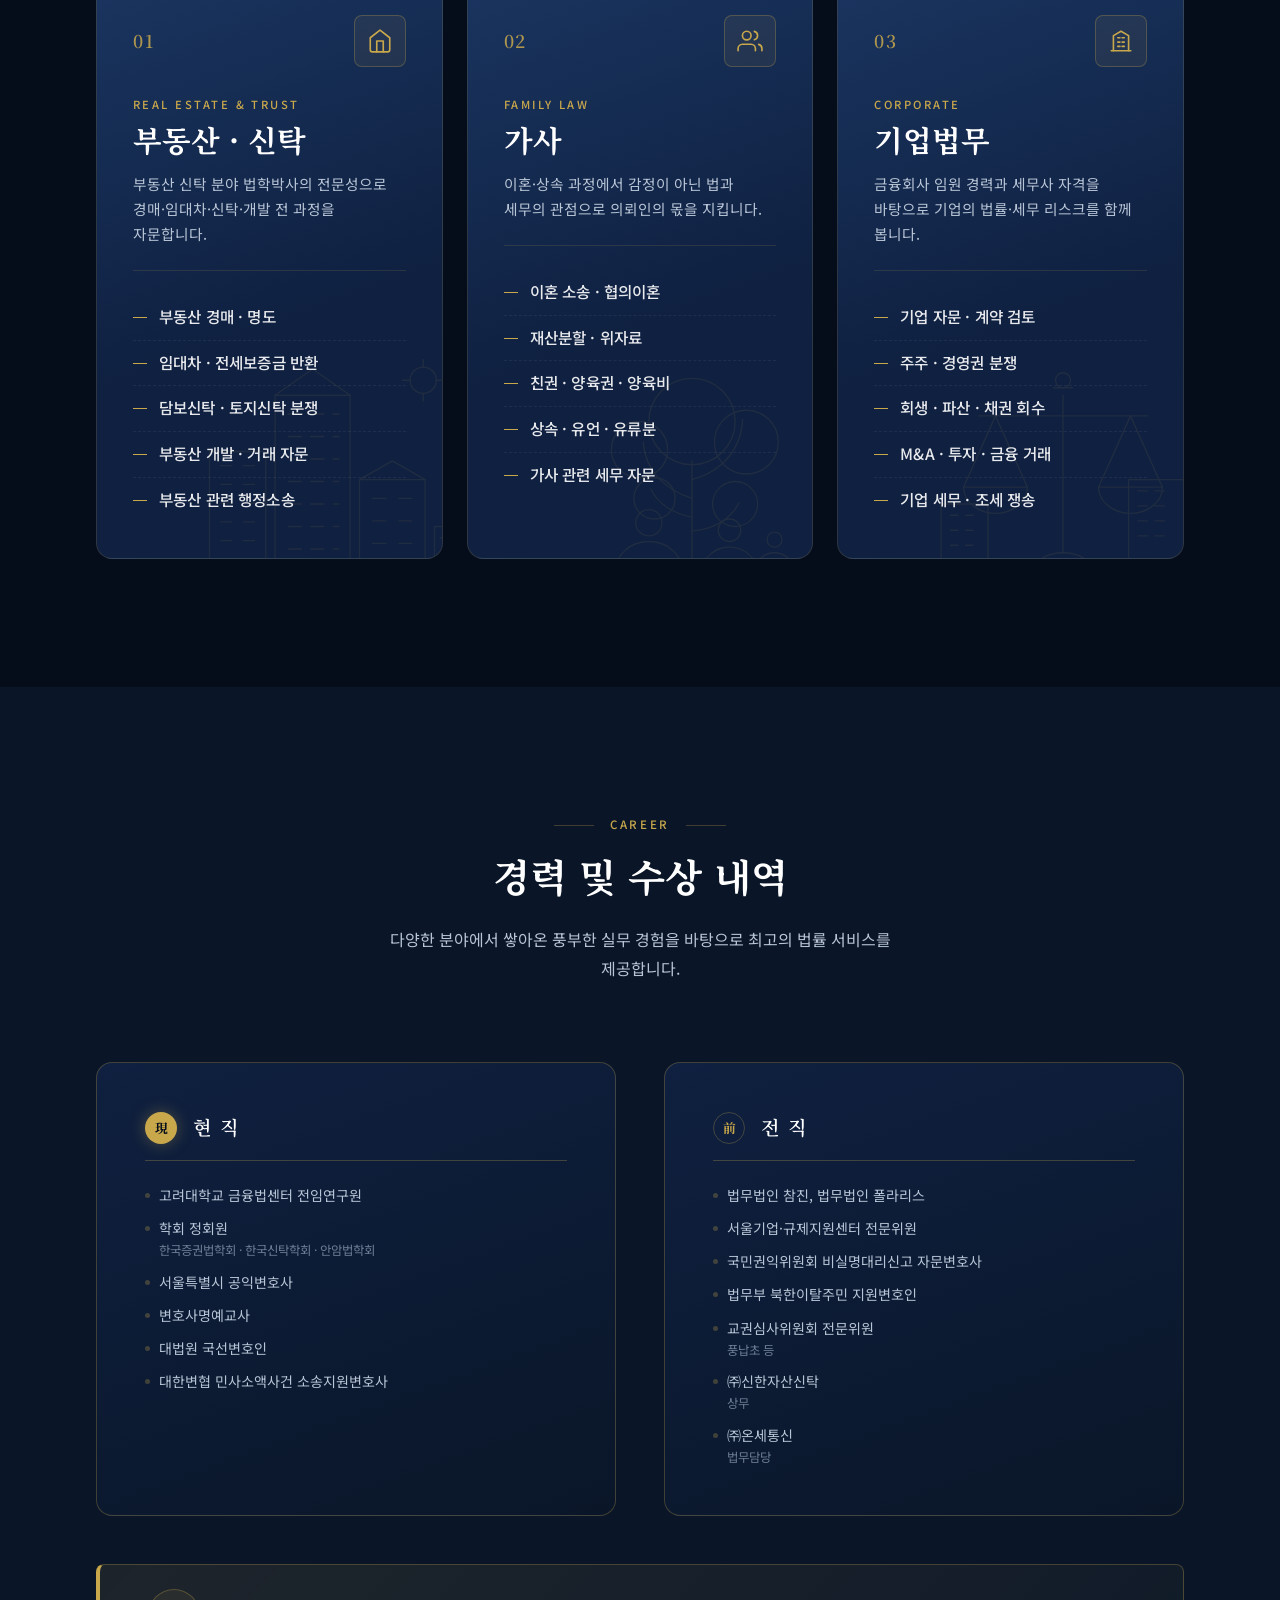
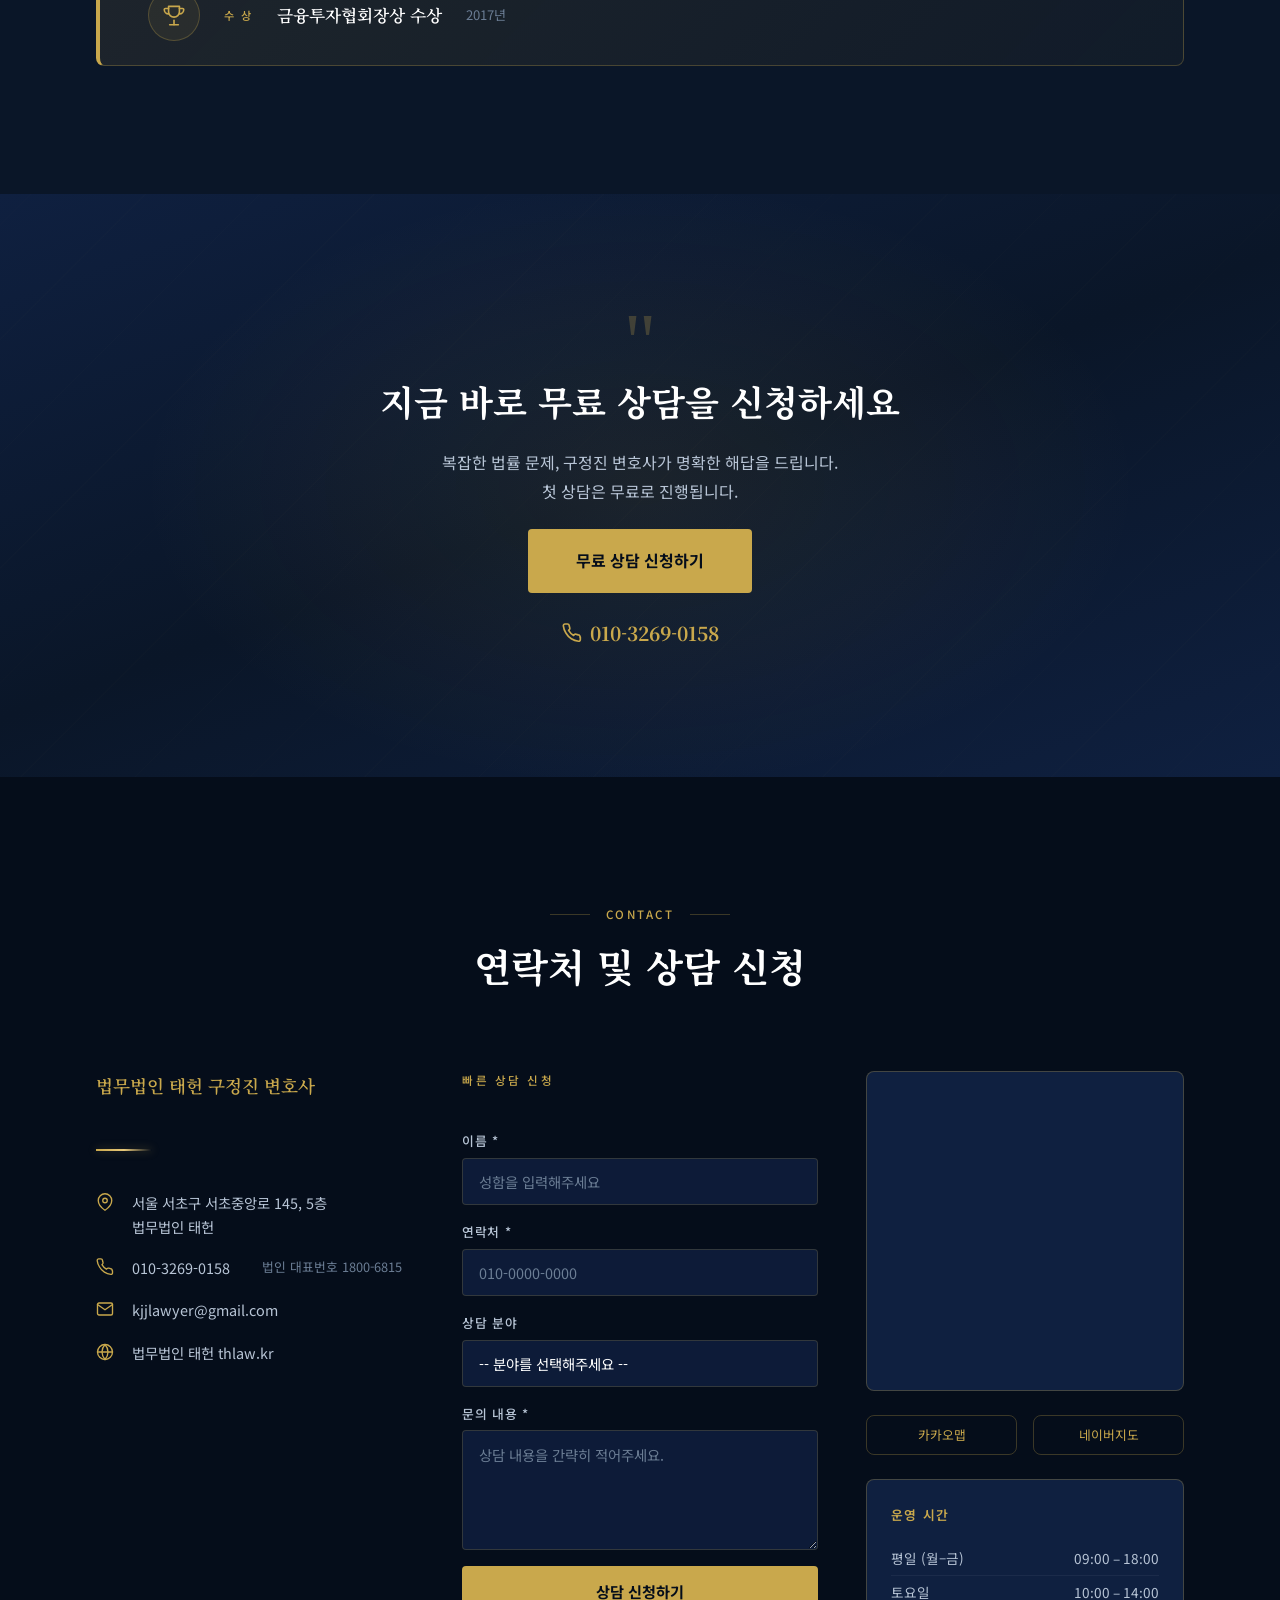
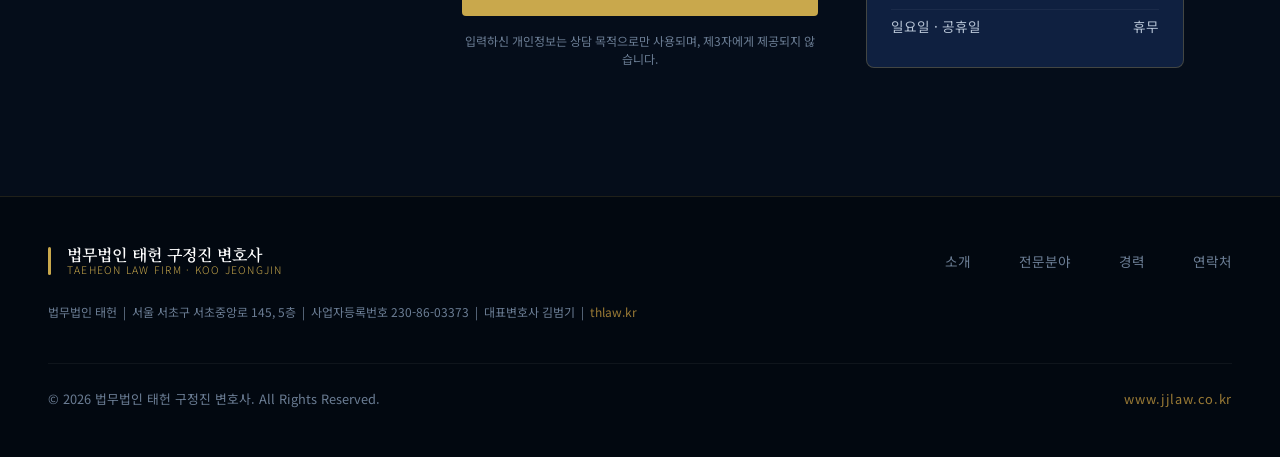
==== commit 51c87497: "전문분야 섹션 재설계: 가독성 강화 + 골드 라인 일러스트 배경 - 카드마다 번호·영문 라벨·큰 제목·한 줄 설명·구분선 있는 항목 리스트로 위계 정리 - 항목 글자 15.7px/" ====
--- a/index.html
+++ b/index.html
@@ -327,61 +327,87 @@
 
     <div class="practice-grid">
 
-      <!-- Card 1: 부동산 -->
-      <div class="practice-card reveal">
-        <div class="practice-icon">
-          <svg viewBox="0 0 24 24" aria-hidden="true">
-            <path d="M3 9l9-7 9 7v11a2 2 0 0 1-2 2H5a2 2 0 0 1-2-2z"/>
-            <polyline points="9 22 9 12 15 12 15 22"/>
-          </svg>
-        </div>
-        <h3 class="practice-title">부동산</h3>
+      <article class="practice-card reveal">
+        <svg class="practice-art" viewBox="0 0 320 260" fill="none" stroke="currentColor" stroke-width="1.4" stroke-linecap="round" stroke-linejoin="round" aria-hidden="true">
+  <path d="M20 250h280"/>
+  <path d="M40 250V120h60v130"/><path d="M52 135h12M52 155h12M52 175h12M52 195h12M52 215h12M76 135h12M76 155h12M76 175h12M76 195h12M76 215h12"/>
+  <path d="M110 250V60h80v190"/><path d="M110 60l40-28 40 28"/><path d="M124 80h14M124 104h14M124 128h14M124 152h14M124 176h14M124 200h14M124 224h14M148 80h14M148 104h14M148 128h14M148 152h14M148 176h14M148 200h14M148 224h14M172 80h6M172 104h6M172 128h6M172 152h6M172 176h6M172 200h6M172 224h6"/>
+  <path d="M200 250V150h70v100"/><path d="M200 150l35-20 35 20"/><path d="M214 170h14M214 194h14M214 218h14M242 170h14M242 194h14M242 218h14"/>
+  <path d="M280 250V200h24v50"/><path d="M286 212h8M286 228h8"/>
+  <circle cx="268" cy="44" r="14"/><path d="M268 30v-8M268 66v-8M254 44h-8M290 44h-8"/>
+</svg>
+        <div class="practice-head">
+          <span class="practice-num">01</span>
+          <div class="practice-icon">
+            <svg viewBox="0 0 24 24" aria-hidden="true"><path d="M3 9l9-7 9 7v11a2 2 0 0 1-2 2H5a2 2 0 0 1-2-2z"/><polyline points="9 22 9 12 15 12 15 22"/></svg>
+          </div>
+        </div>
+        <p class="practice-en">REAL ESTATE & TRUST</p>
+        <h3 class="practice-title">부동산 · 신탁</h3>
+        <p class="practice-desc">부동산 신탁 분야 법학박사의 전문성으로 경매·임대차·신탁·개발 전 과정을 자문합니다.</p>
         <ul class="practice-items">
-          <li>부동산 경매</li>
-          <li>부동산 컨설팅</li>
-          <li>임대차 / 전세보증금</li>
+          <li>부동산 경매 · 명도</li>
+          <li>임대차 · 전세보증금 반환</li>
+          <li>담보신탁 · 토지신탁 분쟁</li>
+          <li>부동산 개발 · 거래 자문</li>
           <li>부동산 관련 행정소송</li>
-          <li>부동산 거래 법률 자문</li>
         </ul>
-      </div>
-
-      <!-- Card 2: 가사 -->
-      <div class="practice-card reveal" style="transition-delay: 0.15s;">
-        <div class="practice-icon">
-          <svg viewBox="0 0 24 24" aria-hidden="true">
-            <path d="M17 21v-2a4 4 0 0 0-4-4H5a4 4 0 0 0-4 4v2"/>
-            <circle cx="9" cy="7" r="4"/>
-            <path d="M23 21v-2a4 4 0 0 0-3-3.87"/>
-            <path d="M16 3.13a4 4 0 0 1 0 7.75"/>
-          </svg>
-        </div>
+      </article>
+
+      <article class="practice-card reveal" style="transition-delay: 0.12s;">
+        <svg class="practice-art" viewBox="0 0 320 260" fill="none" stroke="currentColor" stroke-width="1.4" stroke-linecap="round" stroke-linejoin="round" aria-hidden="true">
+  <path d="M40 250h240"/>
+  <path d="M160 250V130"/><path d="M160 170c-30-10-50-30-52-60"/><path d="M160 150c30-8 52-30 54-64"/><path d="M160 190c-20-4-36-14-44-30"/><path d="M160 205c22-2 40-12 50-30"/>
+  <circle cx="160" cy="88" r="46"/><circle cx="104" cy="118" r="30"/><circle cx="218" cy="110" r="34"/><circle cx="120" cy="170" r="22"/><circle cx="206" cy="176" r="24"/>
+  <path d="M78 250c0-20 16-34 36-34s36 14 36 34"/><path d="M100 196a14 14 0 1 0 28 0 14 14 0 1 0-28 0"/>
+  <path d="M170 250c0-16 14-28 30-28s30 12 30 28"/><path d="M188 204a12 12 0 1 0 24 0 12 12 0 1 0-24 0"/>
+  <path d="M226 250c0-12 10-22 22-22s22 10 22 22"/><path d="M240 214a8 8 0 1 0 16 0 8 8 0 1 0-16 0"/>
+</svg>
+        <div class="practice-head">
+          <span class="practice-num">02</span>
+          <div class="practice-icon">
+            <svg viewBox="0 0 24 24" aria-hidden="true"><path d="M17 21v-2a4 4 0 0 0-4-4H5a4 4 0 0 0-4 4v2"/><circle cx="9" cy="7" r="4"/><path d="M23 21v-2a4 4 0 0 0-3-3.87"/><path d="M16 3.13a4 4 0 0 1 0 7.75"/></svg>
+          </div>
+        </div>
+        <p class="practice-en">FAMILY LAW</p>
         <h3 class="practice-title">가사</h3>
+        <p class="practice-desc">이혼·상속 과정에서 감정이 아닌 법과 세무의 관점으로 의뢰인의 몫을 지킵니다.</p>
         <ul class="practice-items">
-          <li>이혼 소송 및 협의이혼</li>
-          <li>상속 · 유언</li>
-          <li>친권 · 양육권</li>
-          <li>재산분할 청구</li>
-          <li>가사 관련 법률 자문</li>
+          <li>이혼 소송 · 협의이혼</li>
+          <li>재산분할 · 위자료</li>
+          <li>친권 · 양육권 · 양육비</li>
+          <li>상속 · 유언 · 유류분</li>
+          <li>가사 관련 세무 자문</li>
         </ul>
-      </div>
-
-      <!-- Card 3: 기업법무 -->
-      <div class="practice-card reveal" style="transition-delay: 0.3s;">
-        <div class="practice-icon">
-          <svg viewBox="0 0 24 24" aria-hidden="true">
-            <line x1="12" y1="1" x2="12" y2="23"/>
-            <path d="M17 5H9.5a3.5 3.5 0 0 0 0 7h5a3.5 3.5 0 0 1 0 7H6"/>
-          </svg>
-        </div>
+      </article>
+
+      <article class="practice-card reveal" style="transition-delay: 0.24s;">
+        <svg class="practice-art" viewBox="0 0 320 260" fill="none" stroke="currentColor" stroke-width="1.4" stroke-linecap="round" stroke-linejoin="round" aria-hidden="true">
+  <path d="M60 250h200"/><path d="M130 250c0-14 12-22 30-22s30 8 30 22"/>
+  <path d="M160 228V60"/><path d="M150 52h20"/><circle cx="160" cy="44" r="8"/>
+  <path d="M70 82h180"/>
+  <path d="M88 82l-34 76h68z"/><path d="M54 158c0 16 16 28 34 28s34-12 34-28"/>
+  <path d="M232 82l-34 76h68z"/><path d="M198 158c0 16 16 28 34 28s34-12 34-28"/>
+  <path d="M230 236h60V150h-60z"/><path d="M240 162h10M240 178h10M240 194h10M240 210h10M258 162h10M258 178h10M258 194h10M258 210h10"/>
+  <path d="M30 236h50V176H30z"/><path d="M40 188h8M40 204h8M40 220h8M56 188h8M56 204h8M56 220h8"/>
+</svg>
+        <div class="practice-head">
+          <span class="practice-num">03</span>
+          <div class="practice-icon">
+            <svg viewBox="0 0 24 24" aria-hidden="true"><path d="M3 21h18"/><path d="M5 21V7l7-4 7 4v14"/><path d="M9 9h2M13 9h2M9 13h2M13 13h2M9 17h2M13 17h2"/></svg>
+          </div>
+        </div>
+        <p class="practice-en">CORPORATE</p>
         <h3 class="practice-title">기업법무</h3>
+        <p class="practice-desc">금융회사 임원 경력과 세무사 자격을 바탕으로 기업의 법률·세무 리스크를 함께 봅니다.</p>
         <ul class="practice-items">
-          <li>주식 관련 소송</li>
-          <li>회사법인 부도 · 소송</li>
-          <li>법인 파산 신청</li>
-          <li>개인 파산 · 면책</li>
-          <li>기업법무 자문</li>
+          <li>기업 자문 · 계약 검토</li>
+          <li>주주 · 경영권 분쟁</li>
+          <li>회생 · 파산 · 채권 회수</li>
+          <li>M&A · 투자 · 금융 거래</li>
+          <li>기업 세무 · 조세 쟁송</li>
         </ul>
-      </div>
+      </article>
 
     </div>
   </div>
--- a/css/style.css
+++ b/css/style.css
@@ -688,17 +688,19 @@
 
 .pstrip-item {
   flex: 1;
+  min-width: 0;
   display: flex;
   flex-direction: column;
   align-items: center;
   gap: 6px;
-  padding: 0 var(--sp-lg);
+  padding: 0 var(--sp-md);
   text-align: center;
 }
 
 .pstrip-num {
   font-family: var(--font-serif);
   font-size: clamp(2rem, 3.5vw, 3rem);
+  white-space: nowrap;
   font-weight: 700;
   color: var(--gold);
   line-height: 1;
@@ -778,6 +780,7 @@
 
 .sidebar-portrait {
   width: 100%;
+  height: auto;
   aspect-ratio: 3/4;
   object-fit: cover;
   object-position: 50% 15%;
@@ -1111,17 +1114,16 @@
 }
 
 .practice-card {
-  background: var(--navy-mid);
-  border: 1px solid rgba(201, 168, 76, 0.13);
+  background: linear-gradient(160deg, var(--navy-light) 0%, var(--navy-mid) 60%);
+  border: 1px solid rgba(201, 168, 76, 0.16);
   border-radius: var(--radius-lg);
-  padding: 40px 32px;
-  display: flex;
-  flex-direction: column;
-  gap: var(--sp-md);
-  transition: var(--transition);
-  cursor: default;
+  padding: 40px 36px 36px;
+  display: flex;
+  flex-direction: column;
   position: relative;
   overflow: hidden;
+  isolation: isolate;
+  transition: transform var(--transition), border-color var(--transition), box-shadow var(--transition);
 }
 
 .practice-card::before {
@@ -1130,19 +1132,53 @@
   top: 0; left: 0; right: 0;
   height: 2px;
   background: linear-gradient(90deg, transparent, var(--gold), transparent);
-  opacity: 0;
+  opacity: 0.5;
   transition: opacity var(--transition);
 }
 
 .practice-card:hover {
-  transform: translateY(-10px);
-  border-color: var(--gold-border);
-  box-shadow: var(--shadow-gold), 0 20px 60px rgba(0, 0, 0, 0.5);
-  background: var(--navy-light);
+  transform: translateY(-8px);
+  border-color: rgba(201, 168, 76, 0.45);
+  box-shadow: 0 24px 60px rgba(0, 0, 0, 0.5), 0 0 0 1px rgba(201, 168, 76, 0.08);
 }
 
 .practice-card:hover::before {
   opacity: 1;
+}
+
+/* 배경 일러스트 — 골드 라인 아트 */
+.practice-art {
+  position: absolute;
+  right: -30px;
+  bottom: -24px;
+  width: 300px;
+  height: auto;
+  color: var(--gold);
+  opacity: 0.09;
+  z-index: -1;
+  pointer-events: none;
+  transition: opacity var(--transition), transform 0.8s cubic-bezier(0.2, 0.8, 0.2, 1);
+}
+
+.practice-card:hover .practice-art {
+  opacity: 0.16;
+  transform: translate(-6px, -6px) scale(1.03);
+}
+
+.practice-head {
+  display: flex;
+  align-items: center;
+  justify-content: space-between;
+  margin-bottom: 28px;
+}
+
+.practice-num {
+  font-family: var(--font-serif);
+  font-size: 1.1rem;
+  font-weight: 600;
+  letter-spacing: 0.1em;
+  color: var(--gold);
+  opacity: 0.85;
 }
 
 .practice-icon {
@@ -1151,14 +1187,15 @@
   display: flex;
   align-items: center;
   justify-content: center;
-  background: linear-gradient(135deg, rgba(201, 168, 76, 0.15), rgba(201, 168, 76, 0.06));
+  background: rgba(201, 168, 76, 0.08);
   border-radius: var(--radius-md);
   border: 1px solid var(--gold-border);
-  transition: box-shadow var(--transition);
+  transition: box-shadow var(--transition), background var(--transition);
 }
 
 .practice-card:hover .practice-icon {
-  box-shadow: 0 0 18px rgba(201, 168, 76, 0.3);
+  background: rgba(201, 168, 76, 0.14);
+  box-shadow: 0 0 22px rgba(201, 168, 76, 0.25);
 }
 
 .practice-icon svg {
@@ -1171,39 +1208,66 @@
   stroke-linejoin: round;
 }
 
+.practice-en {
+  font-size: 0.7rem;
+  font-weight: 500;
+  letter-spacing: 0.22em;
+  color: var(--gold);
+  margin-bottom: 8px;
+}
+
 .practice-title {
   font-family: var(--font-serif);
-  font-size: 1.45rem;
+  font-size: 1.85rem;
   font-weight: 700;
   color: var(--white);
+  line-height: 1.2;
+  margin-bottom: 14px;
+}
+
+.practice-desc {
+  font-size: 0.92rem;
+  line-height: 1.7;
+  color: var(--white-muted);
+  margin-bottom: 24px;
+  padding-bottom: 24px;
+  border-bottom: 1px solid rgba(201, 168, 76, 0.14);
+  word-break: keep-all;
 }
 
 .practice-items {
   display: flex;
   flex-direction: column;
-  gap: 10px;
+  gap: 0;
 }
 
 .practice-items li {
   display: flex;
   align-items: center;
-  gap: 10px;
-  font-size: 0.88rem;
-  color: var(--white-muted);
-  transition: color var(--transition);
+  gap: 12px;
+  padding: 9px 0;
+  font-size: 0.98rem;
+  font-weight: 500;
+  color: rgba(255, 255, 255, 0.9);
+  letter-spacing: 0.01em;
+  word-break: keep-all;
+}
+
+.practice-items li + li {
+  border-top: 1px dashed rgba(255, 255, 255, 0.06);
 }
 
 .practice-items li::before {
   content: '';
-  width: 5px;
-  height: 5px;
-  border-radius: 50%;
+  width: 14px;
+  height: 1px;
   background: var(--gold);
   flex-shrink: 0;
-}
-
-.practice-card:hover .practice-items li {
-  color: var(--white);
+  transition: width var(--transition);
+}
+
+.practice-card:hover .practice-items li::before {
+  width: 20px;
 }
 
 /* ============================================
@@ -1953,6 +2017,11 @@
     padding-left: var(--sp-sm);
     padding-right: var(--sp-sm);
   }
+
+  .container {
+    padding-left: var(--sp-sm);
+    padding-right: var(--sp-sm);
+  }
   footer { padding-left: var(--sp-sm); padding-right: var(--sp-sm); }
   #profile-strip { padding-left: var(--sp-sm); padding-right: var(--sp-sm); }
 
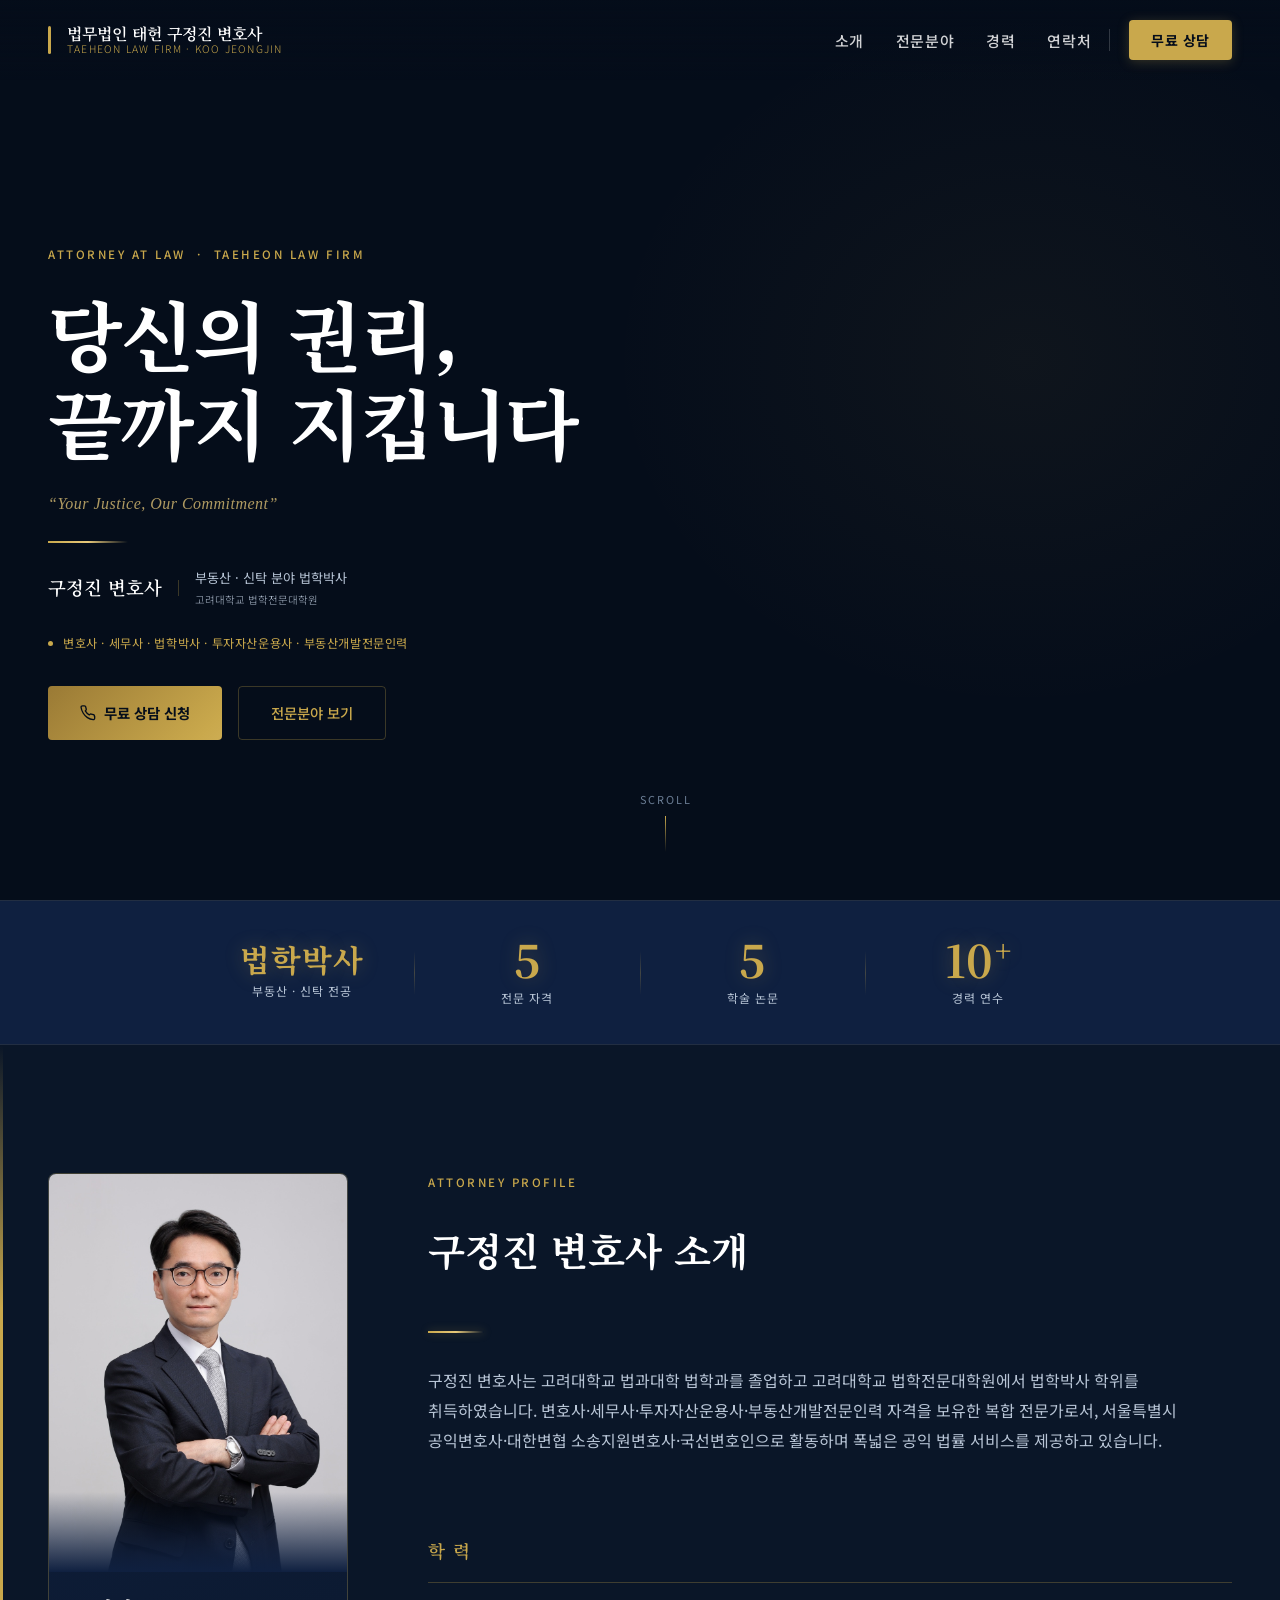
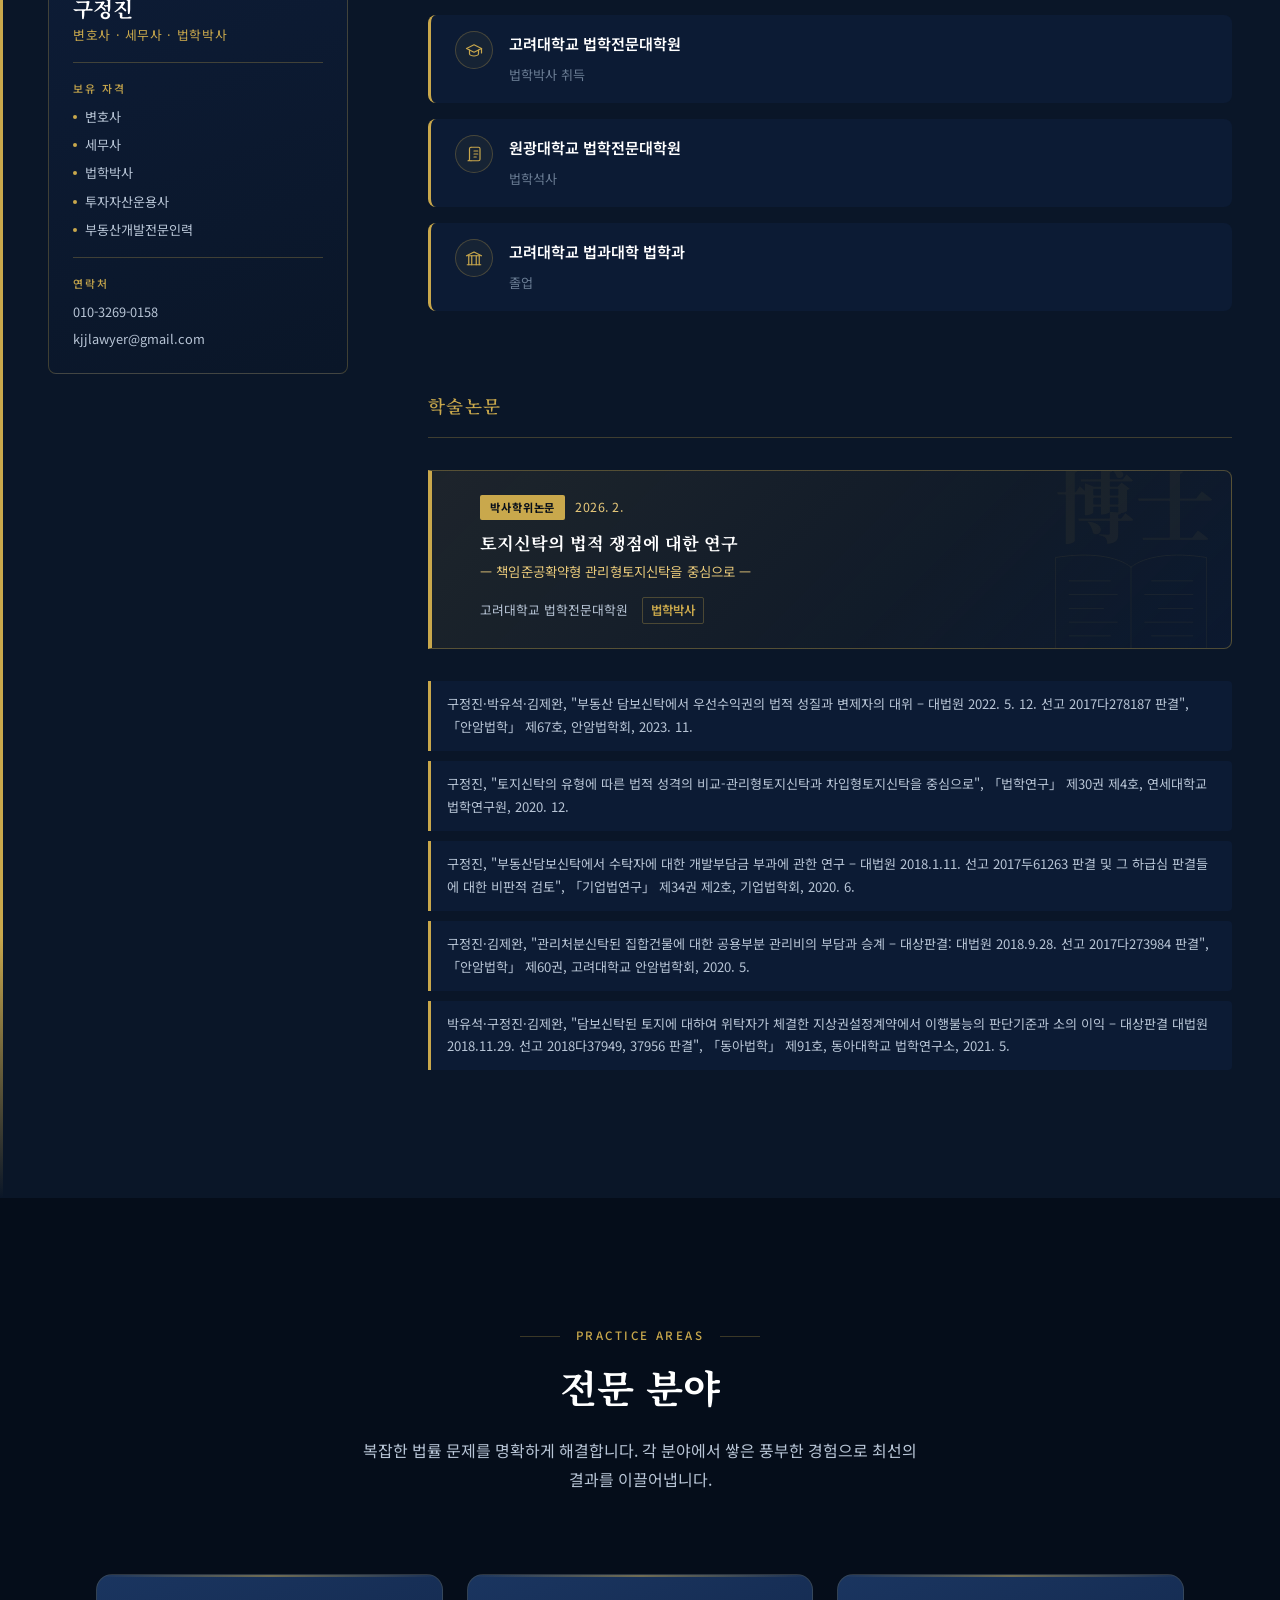
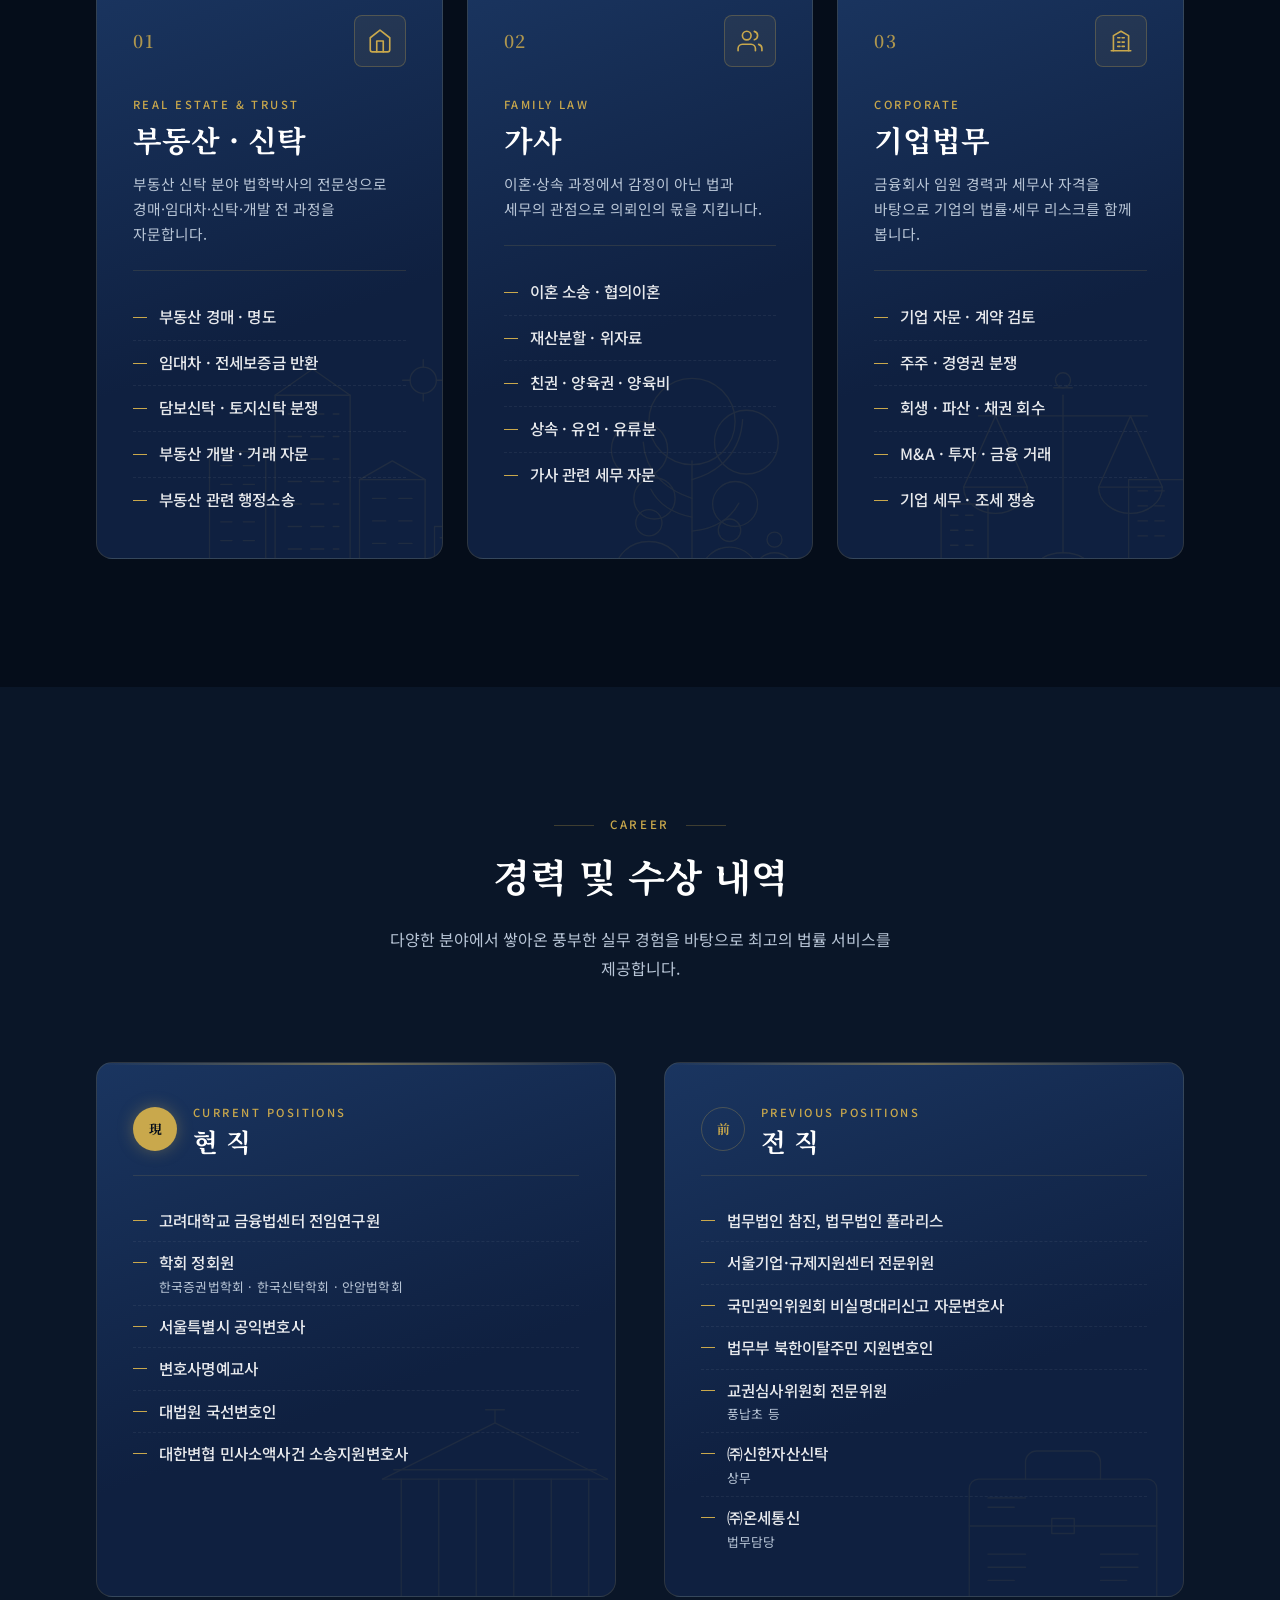
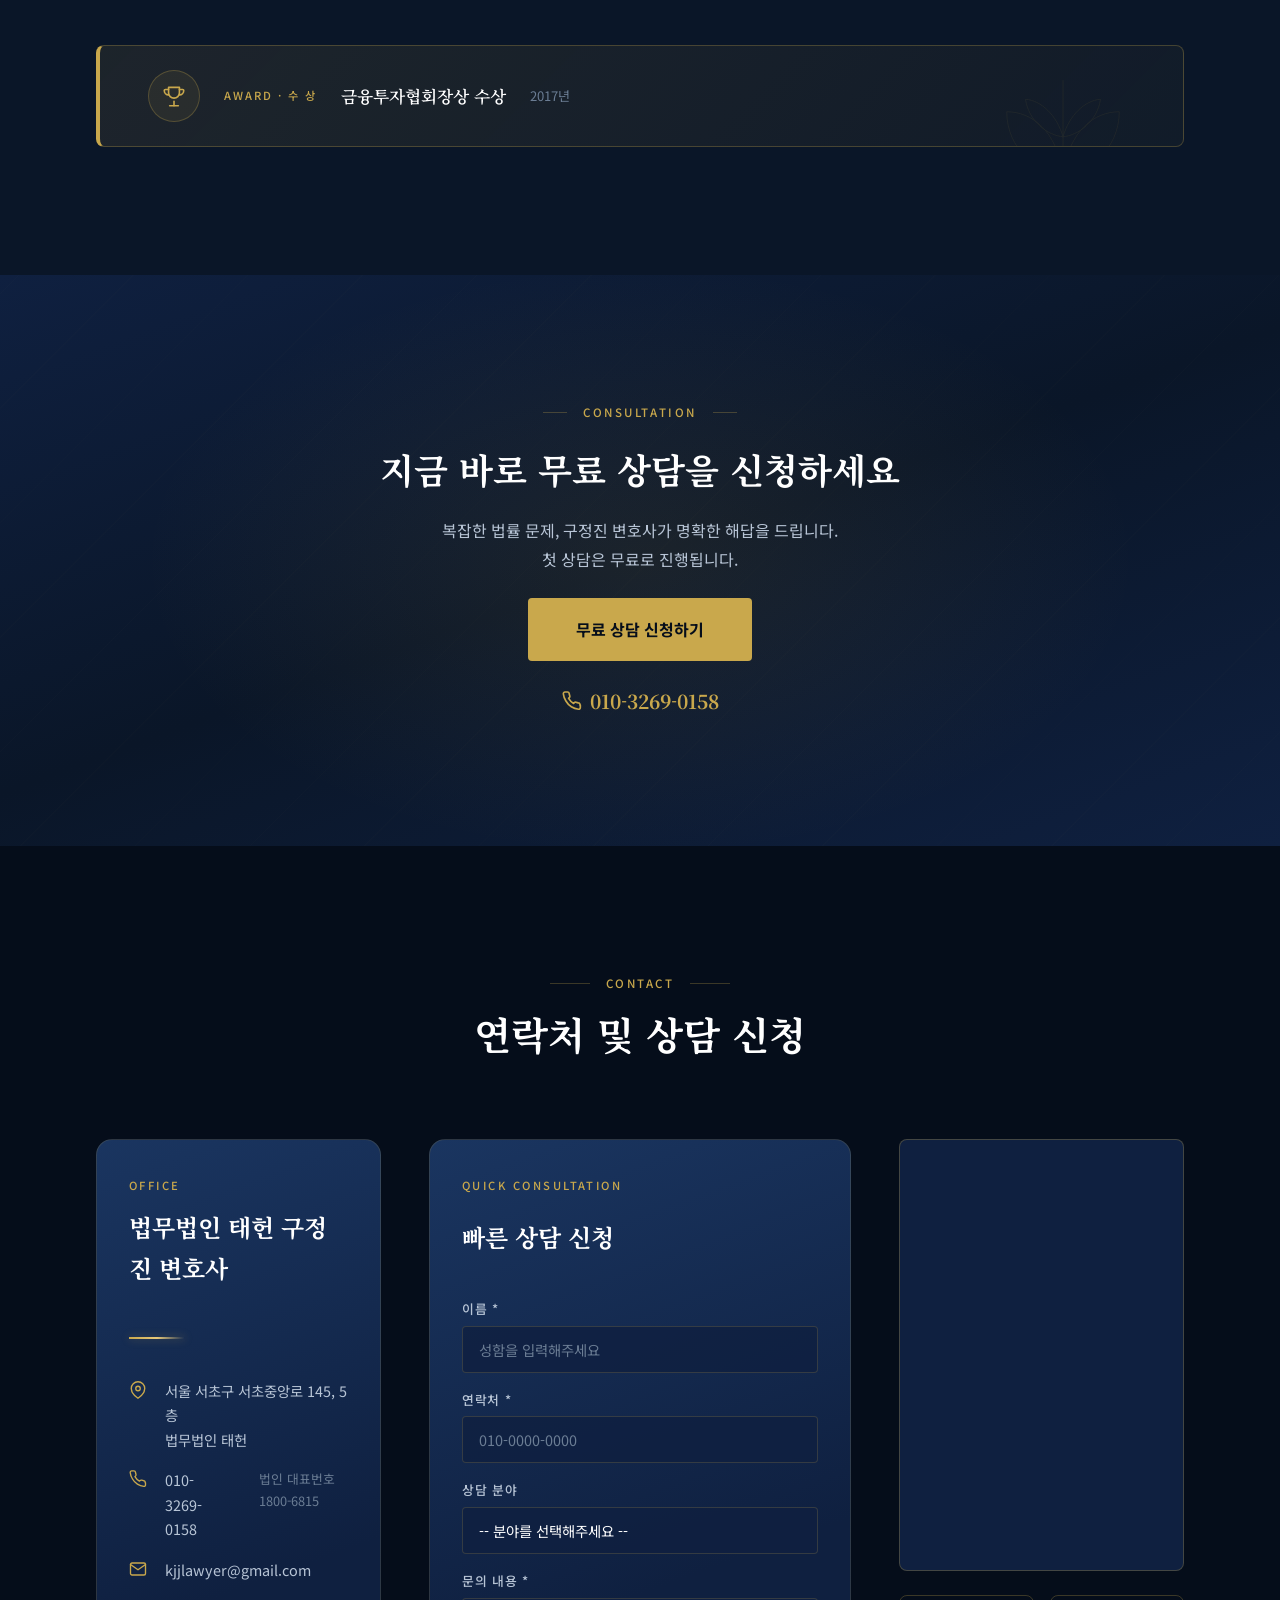
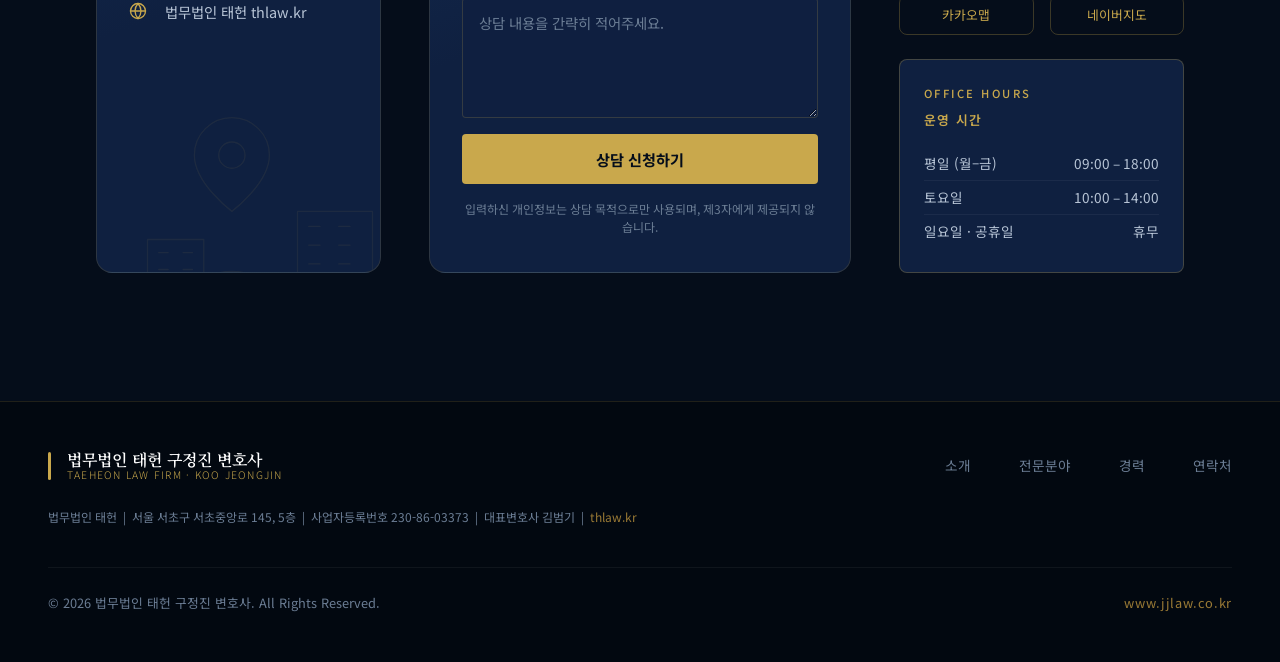
==== commit 9f94aa61: "경력·학술논문·CTA·연락처 섹션에 전문분야와 동일한 디자인 언어 적용 - 현직/전직 패널: 영문 라벨·큰 제목·44px 배지·대시 불릿 리스트·라인아트 배경(법원/서류) - 수상" ====
--- a/index.html
+++ b/index.html
@@ -289,6 +289,7 @@
 
         <!-- 박사학위논문 피처드 카드 -->
         <div class="thesis-card">
+          <svg class="panel-art" viewBox="0 0 320 260" fill="none" stroke="currentColor" stroke-width="1.4" stroke-linecap="round" stroke-linejoin="round" aria-hidden="true"><path d="M160 70v150"/><path d="M160 70c-20-16-60-22-110-14v150c50-8 90-2 110 14"/><path d="M160 70c20-16 60-22 110-14v150c-50-8-90-2-110 14"/><path d="M70 90h60M70 110h70M70 130h50M70 150h70M70 170h60"/><path d="M190 90h60M180 110h70M200 130h50M180 150h70M190 170h60"/><path d="M40 230c40-8 90-4 120 10 30-14 80-18 120-10"/></svg>
           <div class="thesis-badge-row">
             <span class="thesis-badge">박사학위논문</span>
             <span class="thesis-year">2026. 2.</span>
@@ -429,9 +430,13 @@
 
       <!-- 현직 Panel -->
       <div class="career-panel reveal">
+        <svg class="panel-art" viewBox="0 0 320 260" fill="none" stroke="currentColor" stroke-width="1.4" stroke-linecap="round" stroke-linejoin="round" aria-hidden="true"><path d="M30 250h260"/><path d="M50 238h220"/><path d="M60 238V110M100 238V110M140 238V110M180 238V110M220 238V110M260 238V110"/><path d="M40 110h240"/><path d="M40 110l120-60 120 60"/><path d="M160 50v-14"/><path d="M150 36h20"/><path d="M52 100h216"/></svg>
         <div class="career-panel-hd">
           <span class="career-badge current">現</span>
-          <h3>현 직</h3>
+          <div>
+            <p class="panel-en">CURRENT POSITIONS</p>
+            <h3>현 직</h3>
+          </div>
         </div>
         <ul class="career-list">
           <li>고려대학교 금융법센터 전임연구원</li>
@@ -448,9 +453,13 @@
 
       <!-- 전직 Panel -->
       <div class="career-panel reveal" style="transition-delay: 0.15s;">
+        <svg class="panel-art" viewBox="0 0 320 260" fill="none" stroke="currentColor" stroke-width="1.4" stroke-linecap="round" stroke-linejoin="round" aria-hidden="true"><path d="M40 250h240"/><path d="M60 250V120a10 10 0 0 1 10-10h180a10 10 0 0 1 10 10v130"/><path d="M120 110V92a12 12 0 0 1 12-12h56a12 12 0 0 1 12 12v18"/><path d="M60 160h200"/><path d="M148 152h24v16h-24z"/><path d="M80 130h40M80 140h28"/><path d="M200 190h40M200 204h40M200 218h28"/><path d="M80 190h40M80 204h40M80 218h28"/></svg>
         <div class="career-panel-hd">
           <span class="career-badge prev">前</span>
-          <h3>전 직</h3>
+          <div>
+            <p class="panel-en">PREVIOUS POSITIONS</p>
+            <h3>전 직</h3>
+          </div>
         </div>
         <ul class="career-list">
           <li>법무법인 참진, 법무법인 폴라리스</li>
@@ -477,9 +486,10 @@
     <!-- Award Strip -->
     <div class="career-award reveal">
       <div class="career-award-inner">
+        <svg class="panel-art" viewBox="0 0 320 260" fill="none" stroke="currentColor" stroke-width="1.4" stroke-linecap="round" stroke-linejoin="round" aria-hidden="true"><path d="M160 60v150"/><path d="M160 210c-40 0-90-40-90-100 40 0 80 30 90 100z"/><path d="M160 210c40 0 90-40 90-100-40 0-80 30-90 100z"/><path d="M160 150c-25-2-55-25-60-60 25 2 50 25 60 60z"/><path d="M160 150c25-2 55-25 60-60-25 2-50 25-60 60z"/><path d="M130 250h60"/><path d="M145 250v-20h30v20"/></svg>
         <span class="career-award-icon" aria-hidden="true"><svg viewBox="0 0 24 24" fill="none" stroke="currentColor" stroke-width="1.5" stroke-linecap="round" stroke-linejoin="round"><path d="M8 21h8"/><path d="M12 17v4"/><path d="M7 4h10v5a5 5 0 0 1-10 0V4z"/><path d="M7 6H4a1 1 0 0 0-1 1 4 4 0 0 0 4 4"/><path d="M17 6h3a1 1 0 0 1 1 1 4 4 0 0 1-4 4"/></svg></span>
         <div class="career-award-text">
-          <p class="career-award-label">수 상</p>
+          <p class="career-award-label">AWARD &middot; 수 상</p>
           <p class="career-award-title">금융투자협회장상 수상</p>
           <p class="career-award-year">2017년</p>
         </div>
@@ -494,7 +504,7 @@
 ================================================ -->
 <section id="cta-banner">
   <div class="cta-inner reveal">
-    <span class="cta-quote">"</span>
+    <p class="eyebrow cta-eyebrow">CONSULTATION</p>
     <h2 class="cta-title">지금 바로 무료 상담을 신청하세요</h2>
     <p class="cta-sub">복잡한 법률 문제, 구정진 변호사가 명확한 해답을 드립니다.<br />첫 상담은 무료로 진행됩니다.</p>
     <a href="#contact" class="btn-cta-pulse">무료 상담 신청하기</a>
@@ -521,6 +531,8 @@
 
       <!-- Info -->
       <div class="contact-info reveal">
+        <svg class="panel-art" viewBox="0 0 320 260" fill="none" stroke="currentColor" stroke-width="1.4" stroke-linecap="round" stroke-linejoin="round" aria-hidden="true"><path d="M30 250h260"/><path d="M200 250V170h80v80"/><path d="M212 186h12M212 206h12M212 226h12M244 186h12M244 206h12M244 226h12"/><path d="M40 250V200h60v50"/><path d="M52 214h10M52 232h10M78 214h10M78 232h10"/><path d="M140 200c0 30-40 60-40 60s-40-30-40-60a40 40 0 0 1 80 0z" transform="translate(30 -90)"/><circle cx="130" cy="110" r="14"/><path d="M100 250c0-10 14-16 30-16s30 6 30 16"/></svg>
+        <p class="panel-en">OFFICE</p>
         <p class="contact-office-name">법무법인 태헌 구정진 변호사</p>
         <div class="gold-divider"></div>
         <ul class="contact-detail-list">
@@ -567,7 +579,8 @@
       <!-- Form -->
       <div class="reveal" style="transition-delay: 0.15s;">
         <form class="contact-form" id="contactForm" novalidate>
-          <p class="eyebrow left-only" style="margin-bottom: var(--sp-md);">빠른 상담 신청</p>
+          <p class="panel-en">QUICK CONSULTATION</p>
+          <p class="contact-form-title">빠른 상담 신청</p>
 
           <div class="form-group">
             <label for="name">이름 *</label>
@@ -619,6 +632,7 @@
           <a href="https://map.naver.com/p/search/%EC%84%9C%EC%9A%B8%20%EC%84%9C%EC%B4%88%EA%B5%AC%20%EC%84%9C%EC%B4%88%EC%A4%91%EC%95%99%EB%A1%9C%20145" target="_blank" rel="noopener">네이버지도</a>
         </div>
         <div class="map-hours">
+          <p class="panel-en">OFFICE HOURS</p>
           <p class="map-hours-title">운영 시간</p>
           <div class="map-hours-row">
             <span>평일 (월–금)</span>
--- a/css/style.css
+++ b/css/style.css
@@ -969,8 +969,15 @@
 }
 
 /* Thesis featured card */
+.thesis-card .panel-art {
+  width: 220px;
+  right: -10px;
+  bottom: -50px;
+}
+
 .thesis-card {
   position: relative;
+  isolation: isolate;
   padding: var(--sp-md) var(--sp-lg);
   background: linear-gradient(135deg,
     rgba(201, 168, 76, 0.10) 0%,
@@ -1288,37 +1295,89 @@
 }
 
 .career-panel {
-  background: linear-gradient(160deg, var(--navy-mid) 0%, var(--navy-dark) 100%);
-  border: 1px solid var(--gold-border);
+  background: linear-gradient(160deg, var(--navy-light) 0%, var(--navy-mid) 60%);
+  border: 1px solid rgba(201, 168, 76, 0.16);
   border-radius: var(--radius-lg);
-  padding: var(--sp-lg);
+  padding: 40px 36px 36px;
   display: flex;
   flex-direction: column;
   gap: var(--sp-md);
+  position: relative;
+  overflow: hidden;
+  isolation: isolate;
+  transition: border-color var(--transition), box-shadow var(--transition);
+}
+
+.career-panel::before {
+  content: '';
+  position: absolute;
+  top: 0; left: 0; right: 0;
+  height: 2px;
+  background: linear-gradient(90deg, transparent, var(--gold), transparent);
+  opacity: 0.5;
+}
+
+.career-panel:hover {
+  border-color: rgba(201, 168, 76, 0.4);
+  box-shadow: 0 20px 50px rgba(0, 0, 0, 0.4);
+}
+
+/* 공통: 패널 배경 라인아트 + 영문 라벨 */
+.panel-art {
+  position: absolute;
+  right: -30px;
+  bottom: -24px;
+  width: 300px;
+  height: auto;
+  color: var(--gold);
+  opacity: 0.08;
+  z-index: -1;
+  pointer-events: none;
+  transition: opacity var(--transition);
+}
+
+.career-panel:hover .panel-art,
+.contact-info:hover .panel-art,
+.thesis-card:hover .panel-art,
+.career-award-inner:hover .panel-art {
+  opacity: 0.15;
+}
+
+.panel-en {
+  font-size: 0.7rem;
+  font-weight: 500;
+  letter-spacing: 0.22em;
+  color: var(--gold);
+  margin-bottom: 6px;
 }
 
 .career-panel-hd {
   display: flex;
   align-items: center;
-  gap: var(--sp-sm);
-  padding-bottom: var(--sp-sm);
-  border-bottom: 1px solid var(--gold-border);
+  gap: 16px;
+  padding-bottom: 20px;
+  border-bottom: 1px solid rgba(201, 168, 76, 0.14);
 }
 
 .career-panel-hd h3 {
   font-family: var(--font-serif);
-  font-size: 1.2rem;
-  font-weight: 600;
+  font-size: 1.6rem;
+  font-weight: 700;
   color: var(--white);
-  letter-spacing: 0.05em;
-}
+  line-height: 1.1;
+}
+
+.career-panel-hd .panel-en {
+  margin-bottom: 4px;
+}
+
 
 .career-badge {
   display: inline-flex;
   align-items: center;
   justify-content: center;
-  width: 32px;
-  height: 32px;
+  width: 44px;
+  height: 44px;
   border-radius: 50%;
   font-size: 0.8rem;
   font-weight: 700;
@@ -1341,35 +1400,41 @@
 .career-list {
   display: flex;
   flex-direction: column;
-  gap: 12px;
+  gap: 0;
 }
 
 .career-list li {
   display: flex;
   flex-direction: column;
   gap: 2px;
-  font-size: 0.88rem;
-  color: var(--white-muted);
-  padding-left: 14px;
+  font-size: 0.98rem;
+  font-weight: 500;
+  color: rgba(255, 255, 255, 0.9);
+  padding: 9px 0 9px 26px;
   position: relative;
   line-height: 1.5;
   word-break: keep-all;
+  letter-spacing: 0.01em;
+}
+
+.career-list li + li {
+  border-top: 1px dashed rgba(255, 255, 255, 0.06);
 }
 
 .career-list li::before {
   content: '';
   position: absolute;
   left: 0;
-  top: 8px;
-  width: 5px;
-  height: 5px;
-  border-radius: 50%;
-  background: var(--gold-border);
+  top: 20px;
+  width: 14px;
+  height: 1px;
+  background: var(--gold);
 }
 
 .career-list-sub {
-  font-size: 0.78rem;
-  color: var(--white-dim);
+  font-size: 0.8rem;
+  font-weight: 400;
+  color: var(--white-muted);
 }
 
 /* Award Strip */
@@ -1378,11 +1443,20 @@
   margin: 0 auto;
 }
 
+.career-award-inner .panel-art {
+  width: 200px;
+  right: 20px;
+  bottom: -60px;
+}
+
 .career-award-inner {
   display: flex;
   align-items: center;
   gap: var(--sp-md);
   padding: var(--sp-md) var(--sp-lg);
+  position: relative;
+  overflow: hidden;
+  isolation: isolate;
   background: linear-gradient(135deg, rgba(201, 168, 76, 0.1), rgba(201, 168, 76, 0.04));
   border: 1px solid var(--gold-border);
   border-left: 4px solid var(--gold);
@@ -1464,6 +1538,11 @@
   flex-direction: column;
   align-items: center;
   gap: var(--sp-md);
+}
+
+.cta-eyebrow {
+  justify-content: center;
+  margin-bottom: 0;
 }
 
 .cta-quote {
@@ -1543,13 +1622,32 @@
   display: flex;
   flex-direction: column;
   gap: var(--sp-md);
+  padding: 36px 32px;
+  background: linear-gradient(160deg, var(--navy-light) 0%, var(--navy-mid) 60%);
+  border: 1px solid rgba(201, 168, 76, 0.16);
+  border-radius: var(--radius-lg);
+  position: relative;
+  overflow: hidden;
+  isolation: isolate;
+}
+
+.contact-info .panel-en {
+  margin-bottom: -12px;
+}
+
+.contact-form-title {
+  font-family: var(--font-serif);
+  font-size: 1.5rem;
+  font-weight: 700;
+  color: var(--white);
+  margin-bottom: var(--sp-md);
 }
 
 .contact-office-name {
   font-family: var(--font-serif);
-  font-size: 1.1rem;
-  font-weight: 600;
-  color: var(--gold);
+  font-size: 1.5rem;
+  font-weight: 700;
+  color: var(--white);
   margin-bottom: var(--sp-xs);
 }
 
@@ -1583,6 +1681,10 @@
   display: flex;
   flex-direction: column;
   gap: var(--sp-sm);
+  padding: 36px 32px;
+  background: linear-gradient(160deg, var(--navy-light) 0%, var(--navy-mid) 60%);
+  border: 1px solid rgba(201, 168, 76, 0.16);
+  border-radius: var(--radius-lg);
 }
 
 .form-group {
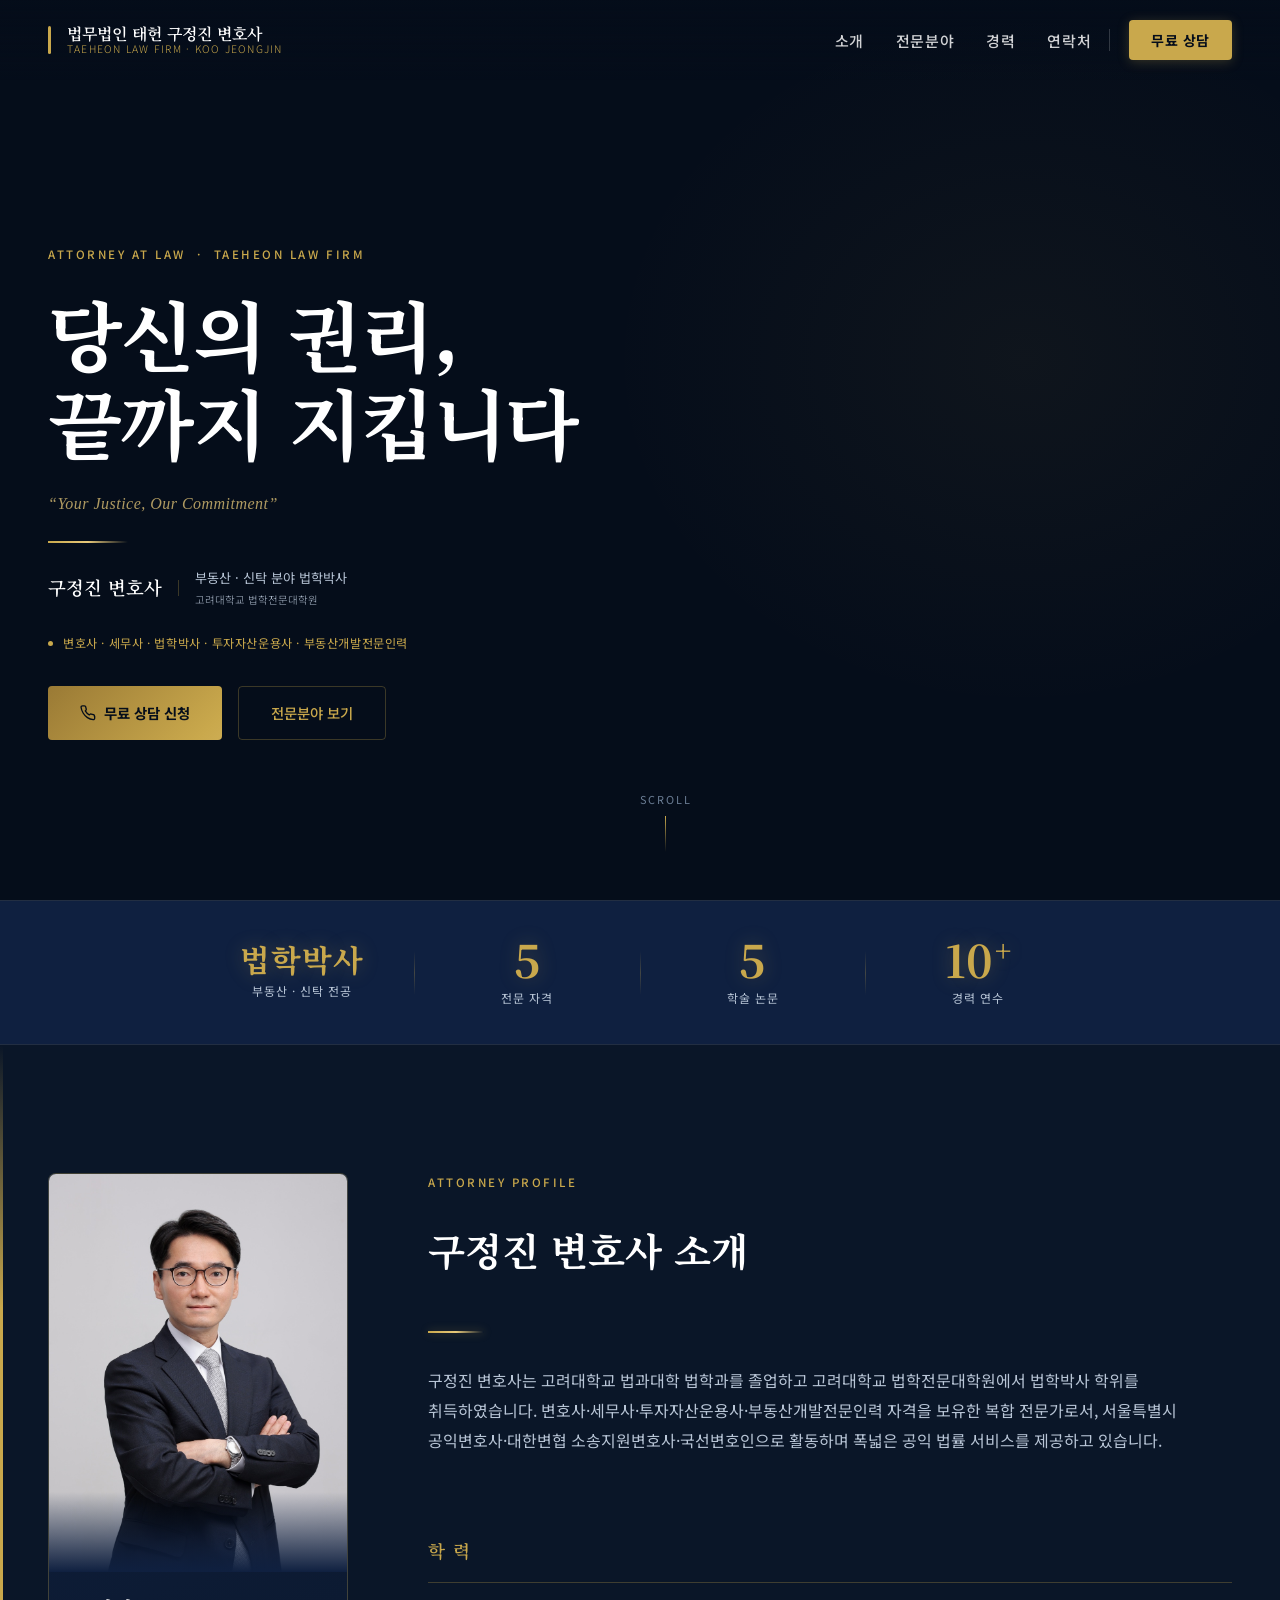
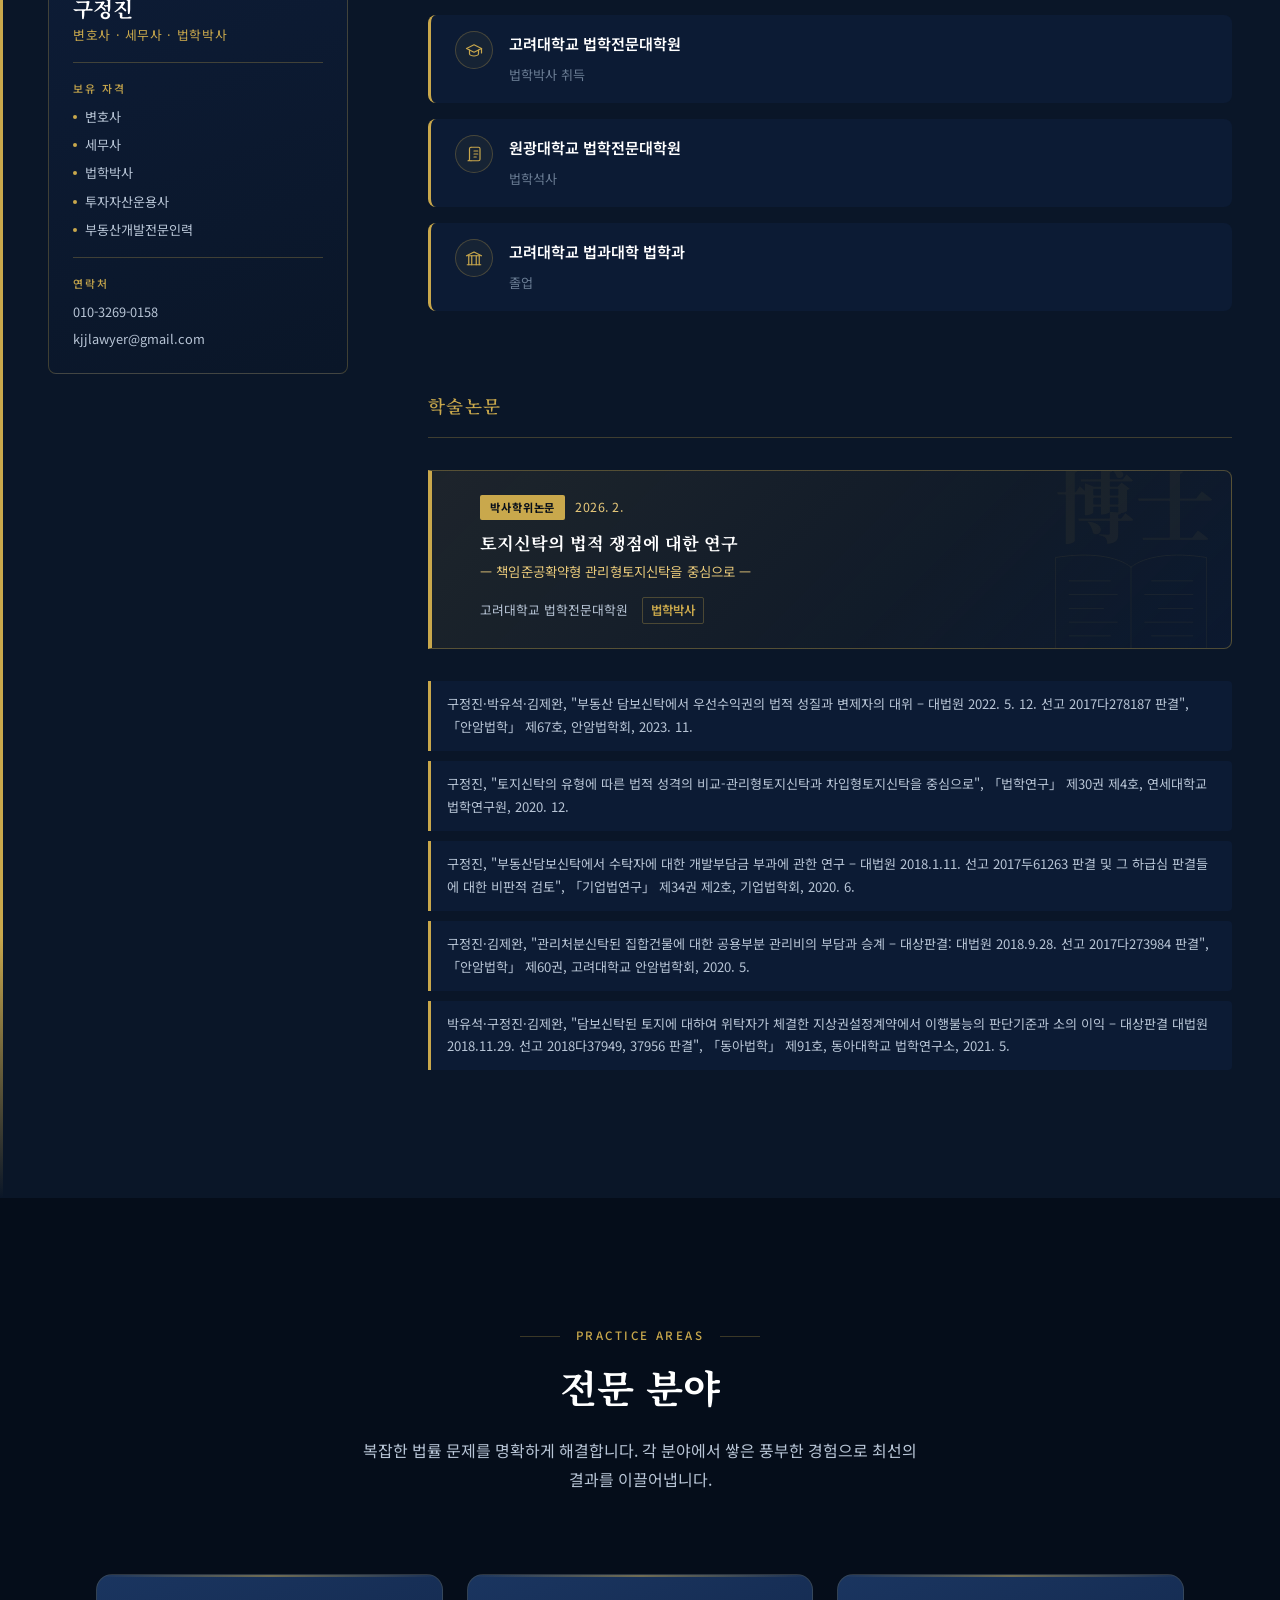
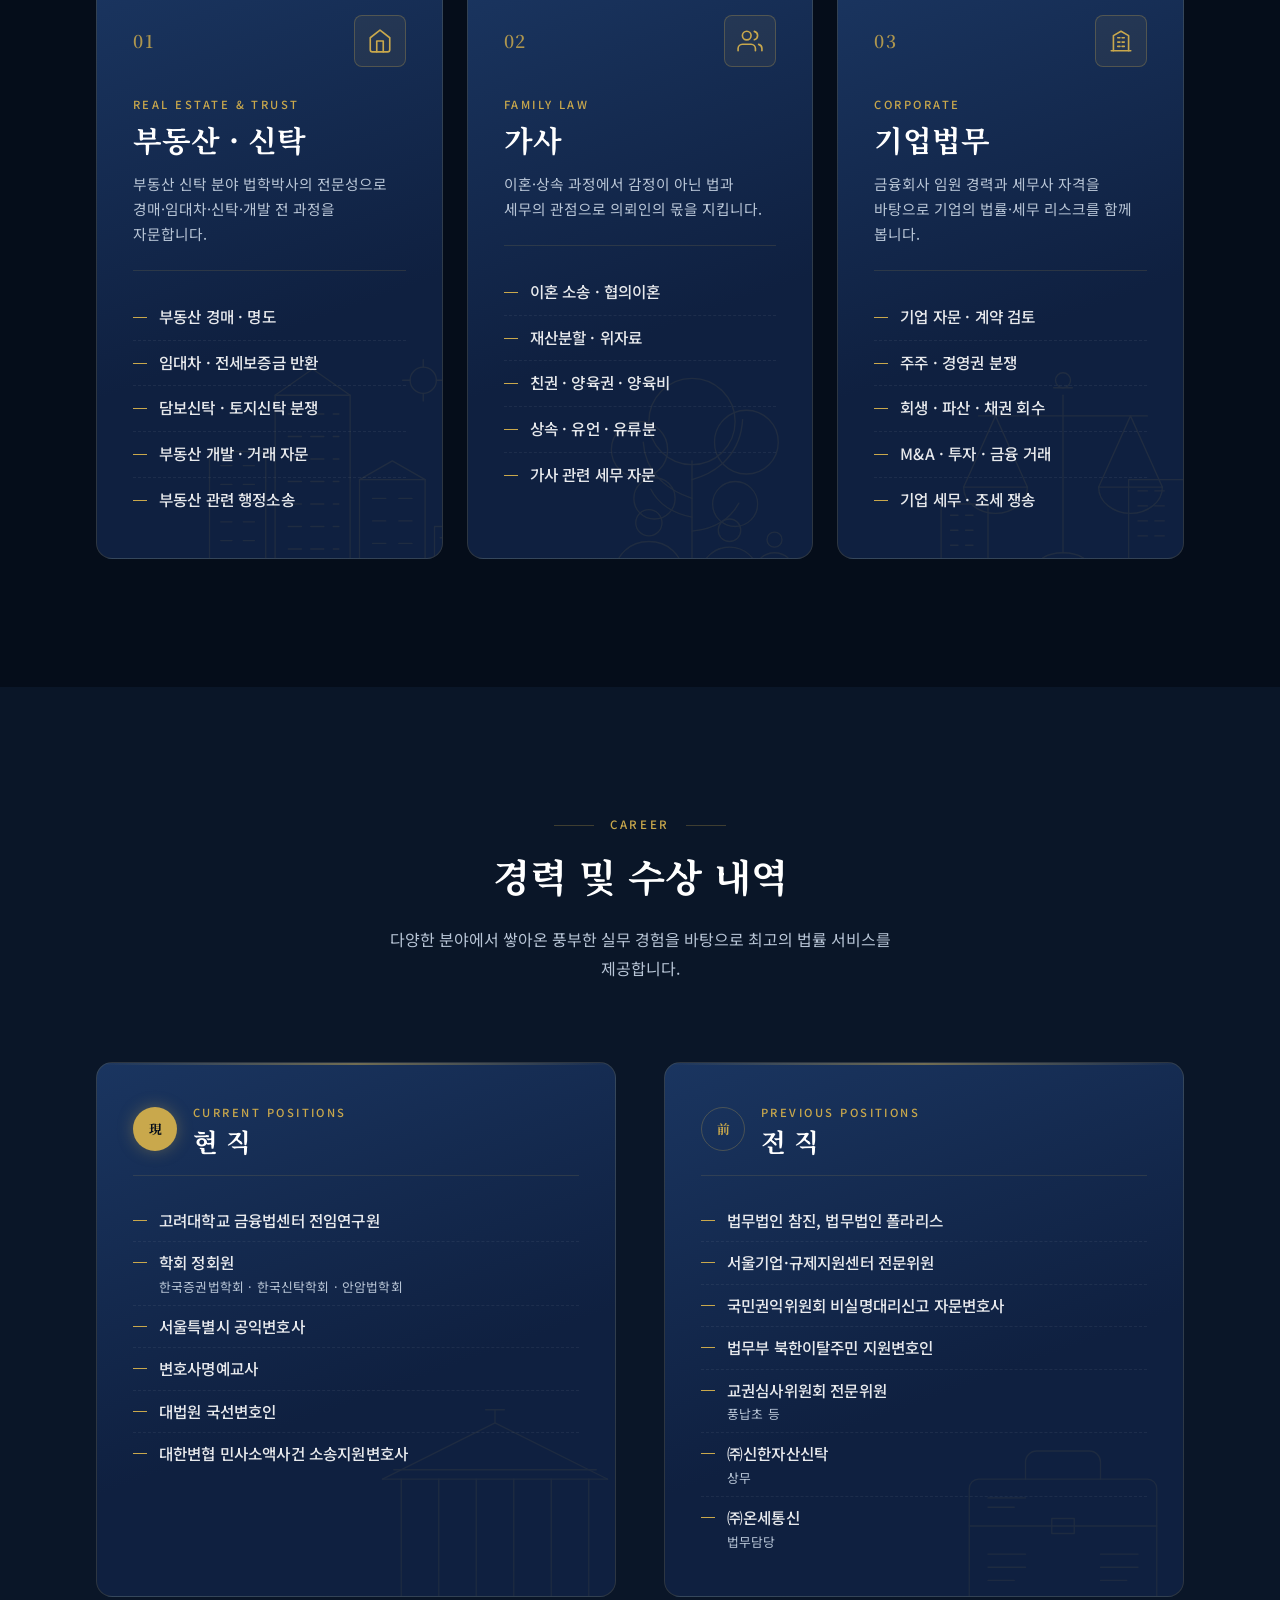
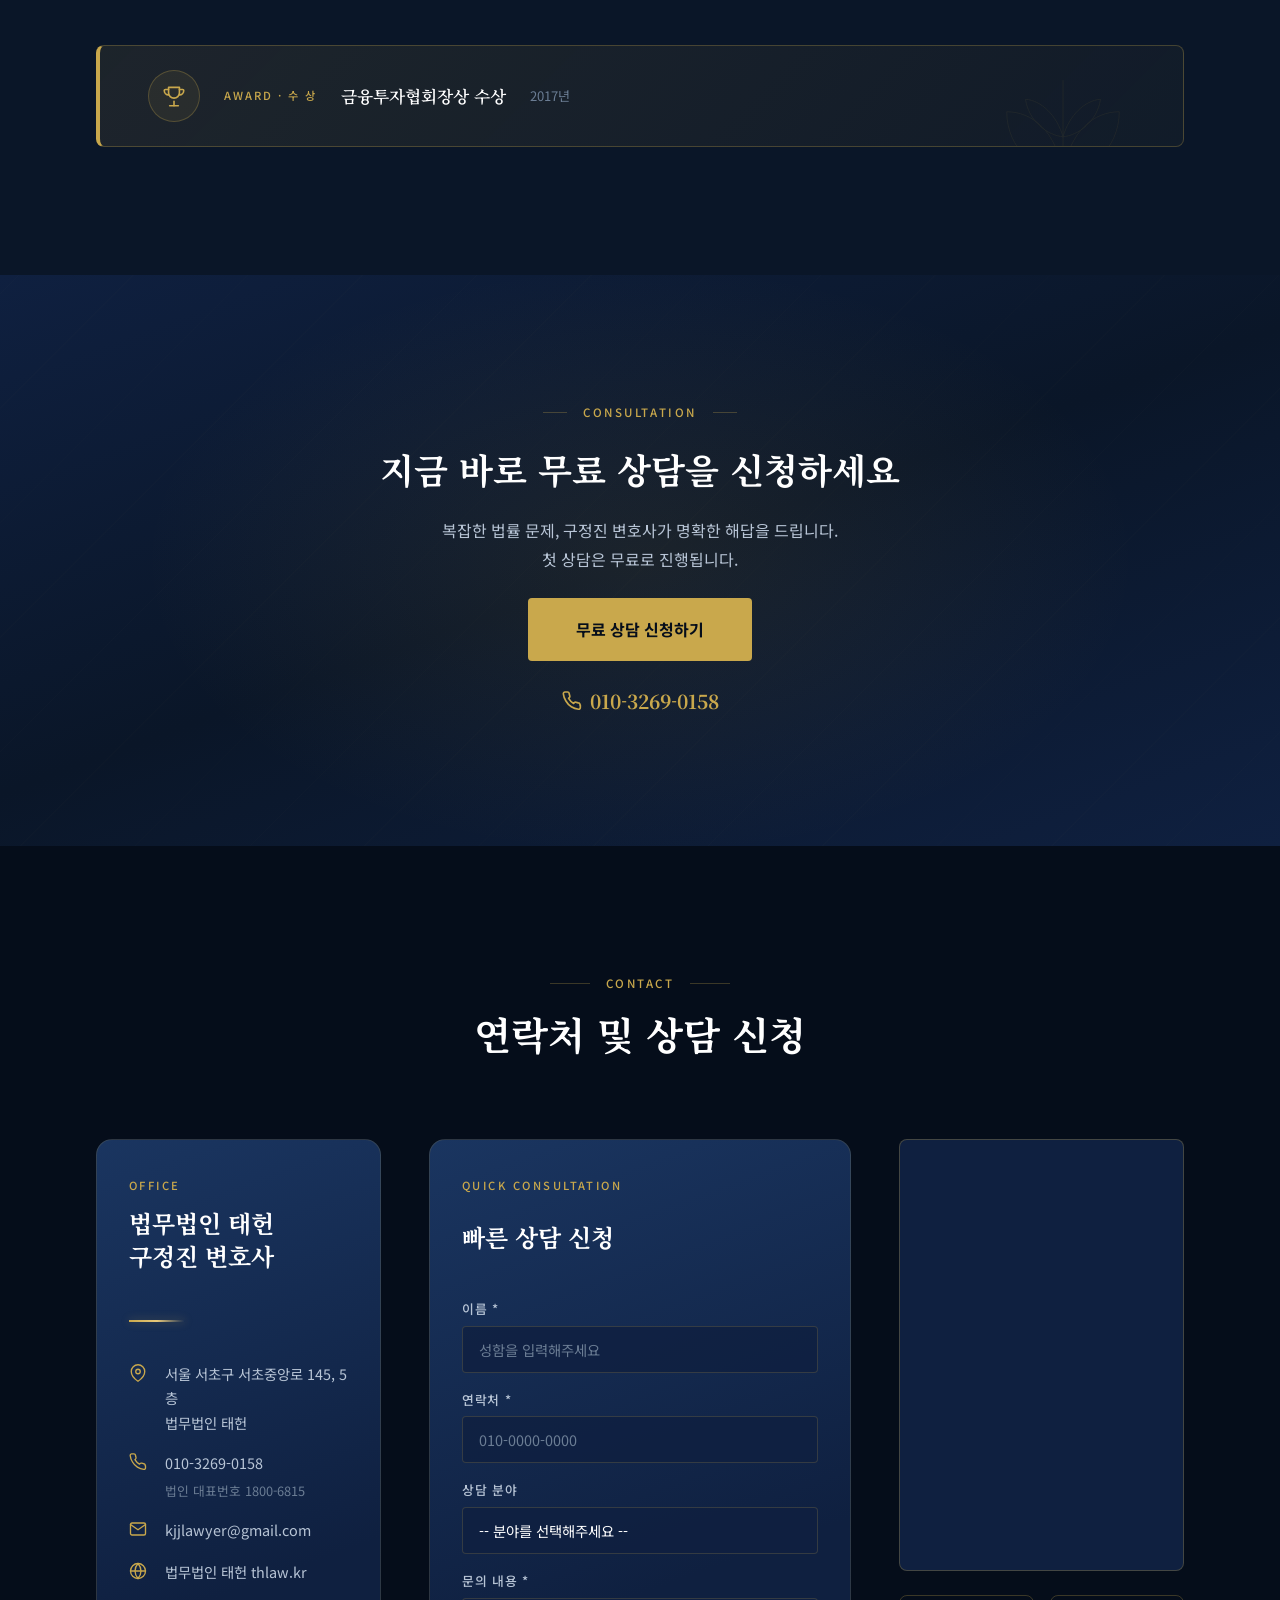
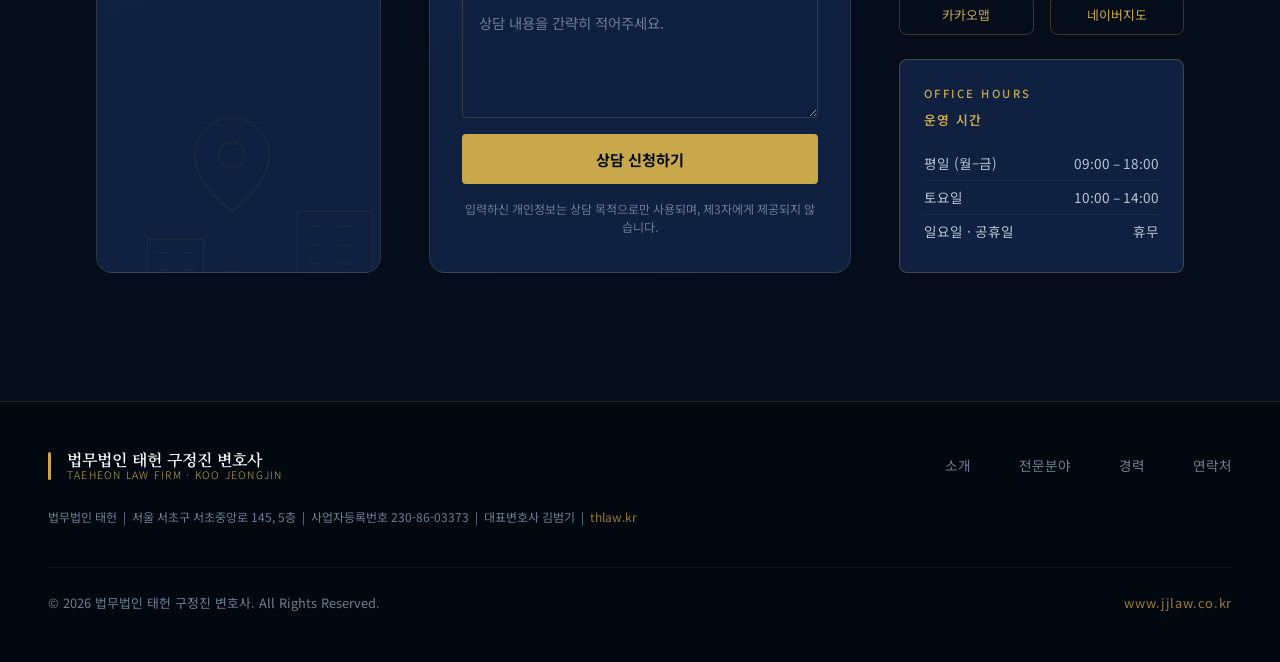
==== commit 2e73e681: "연락처 카드 줄바꿈 수정: 전화번호 세로 정렬, 사무소명 의도적 2줄 Co-Authored-By: Claude Fable 5 <noreply@anthropic.com>" ====
--- a/index.html
+++ b/index.html
@@ -533,7 +533,7 @@
       <div class="contact-info reveal">
         <svg class="panel-art" viewBox="0 0 320 260" fill="none" stroke="currentColor" stroke-width="1.4" stroke-linecap="round" stroke-linejoin="round" aria-hidden="true"><path d="M30 250h260"/><path d="M200 250V170h80v80"/><path d="M212 186h12M212 206h12M212 226h12M244 186h12M244 206h12M244 226h12"/><path d="M40 250V200h60v50"/><path d="M52 214h10M52 232h10M78 214h10M78 232h10"/><path d="M140 200c0 30-40 60-40 60s-40-30-40-60a40 40 0 0 1 80 0z" transform="translate(30 -90)"/><circle cx="130" cy="110" r="14"/><path d="M100 250c0-10 14-16 30-16s30 6 30 16"/></svg>
         <p class="panel-en">OFFICE</p>
-        <p class="contact-office-name">법무법인 태헌 구정진 변호사</p>
+        <p class="contact-office-name">법무법인 태헌<br />구정진 변호사</p>
         <div class="gold-divider"></div>
         <ul class="contact-detail-list">
           <li class="contact-detail">
@@ -551,8 +551,10 @@
                 <path d="M22 16.92v3a2 2 0 0 1-2.18 2 19.79 19.79 0 0 1-8.63-3.07A19.5 19.5 0 0 1 4.69 12 19.79 19.79 0 0 1 1.61 3.41 2 2 0 0 1 3.6 1.21h3a2 2 0 0 1 2 1.72 12.84 12.84 0 0 0 .7 2.81 2 2 0 0 1-.45 2.11L7.91 8.91a16 16 0 0 0 6 6l.86-.86a2 2 0 0 1 2.11-.45 12.84 12.84 0 0 0 2.81.7A2 2 0 0 1 21.5 16.92z"/>
               </svg>
             </span>
-            <a href="tel:010-3269-0158">010-3269-0158</a><br />
-            <a href="tel:1800-6815" class="contact-sub">법인 대표번호 1800-6815</a>
+            <span class="contact-phones">
+              <a href="tel:010-3269-0158">010-3269-0158</a>
+              <a href="tel:1800-6815" class="contact-sub">법인 대표번호 1800-6815</a>
+            </span>
           </li>
           <li class="contact-detail">
             <span class="contact-detail-icon" aria-hidden="true">
--- a/css/style.css
+++ b/css/style.css
@@ -1647,7 +1647,9 @@
   font-family: var(--font-serif);
   font-size: 1.5rem;
   font-weight: 700;
+  line-height: 1.35;
   color: var(--white);
+  word-break: keep-all;
   margin-bottom: var(--sp-xs);
 }
 
@@ -1840,6 +1842,16 @@
   overflow: hidden;
 }
 
+.contact-phones {
+  display: flex;
+  flex-direction: column;
+  gap: 4px;
+}
+
+.contact-phones a {
+  white-space: nowrap;
+}
+
 .contact-sub {
   font-size: 0.8rem;
   color: var(--white-dim);
